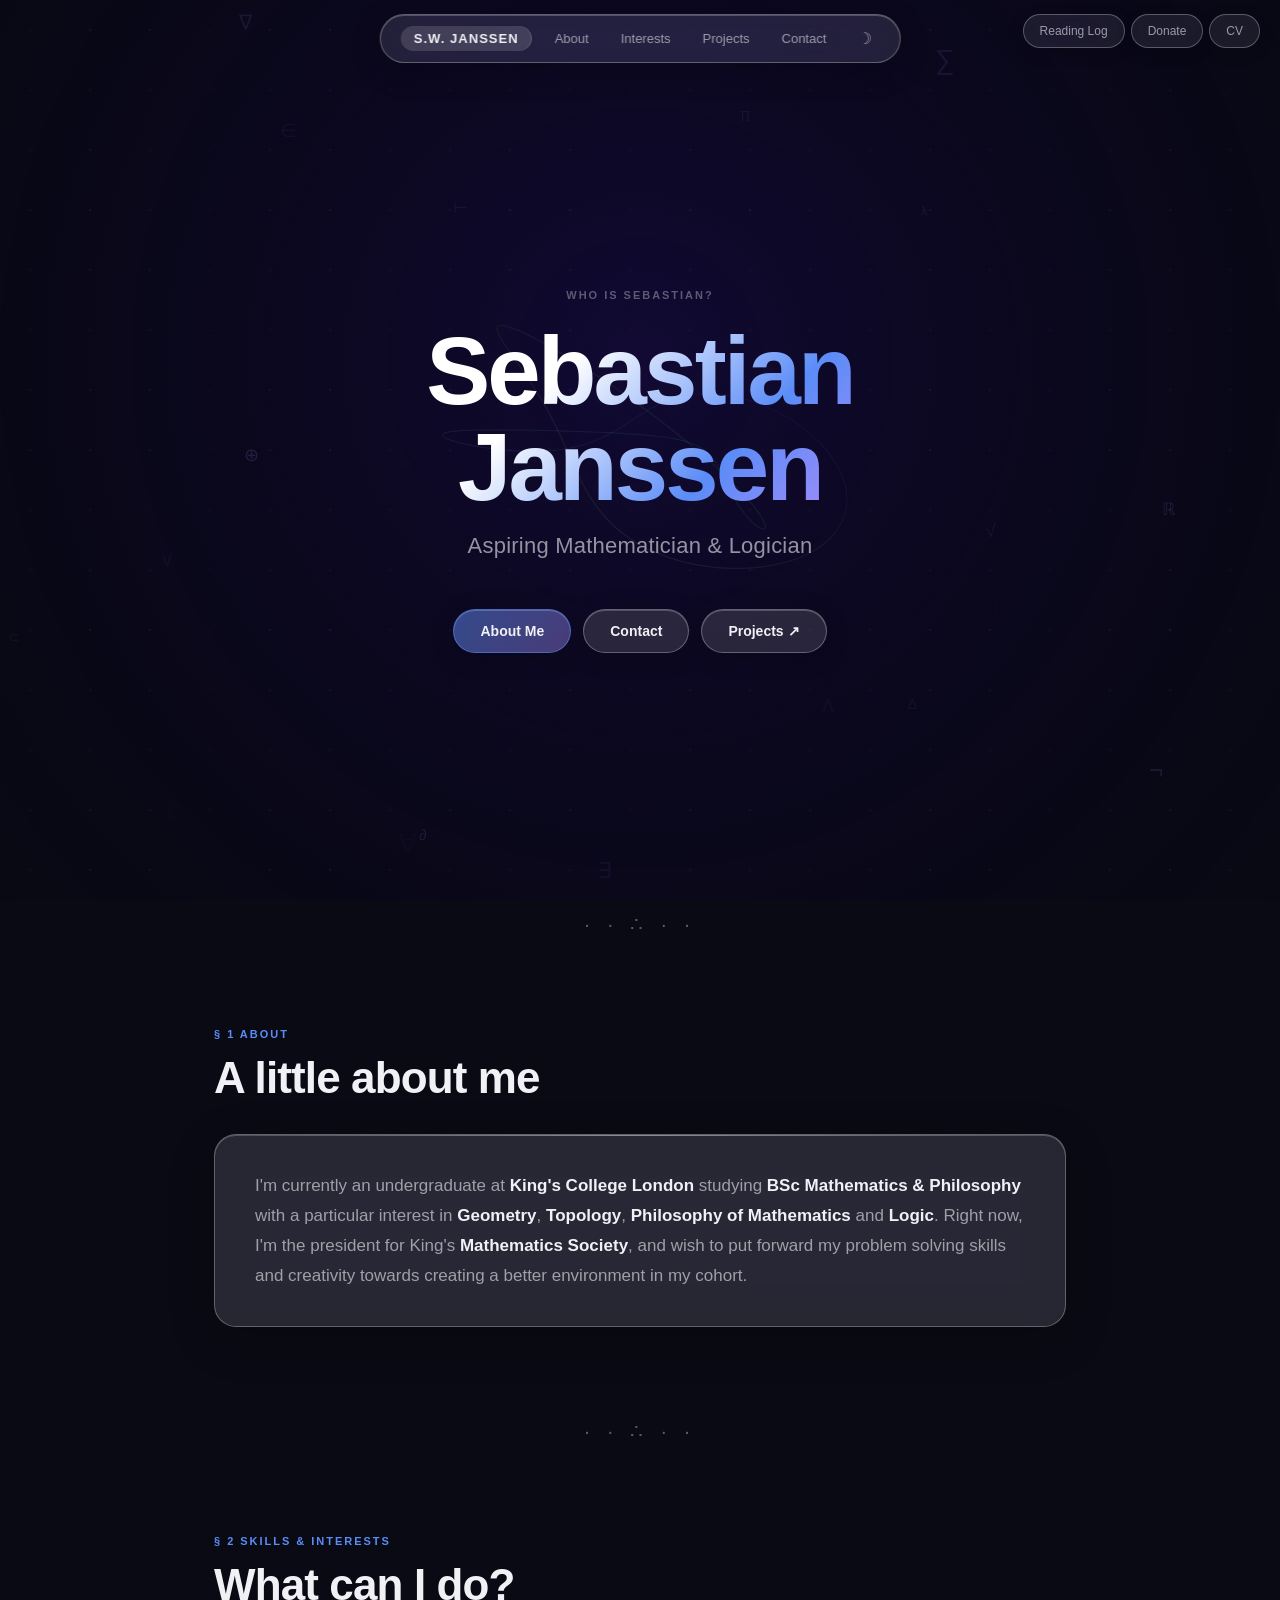
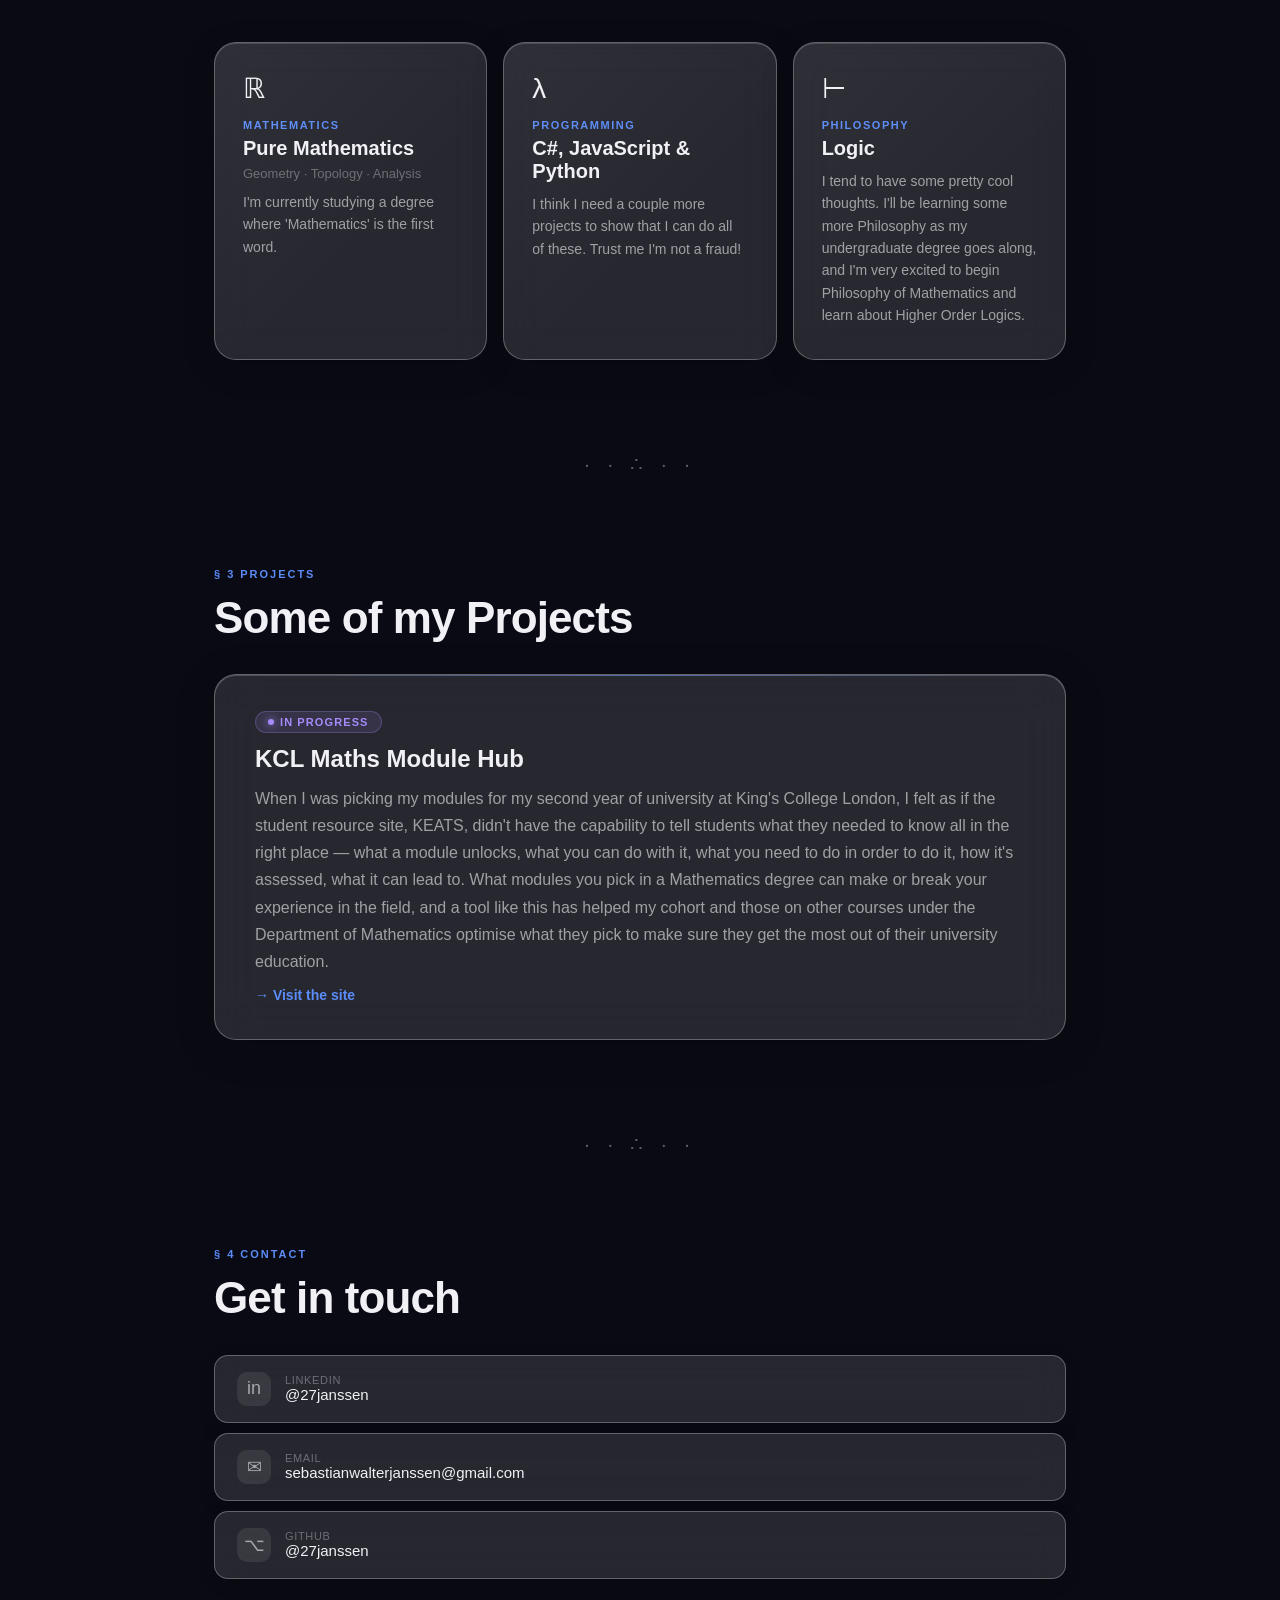
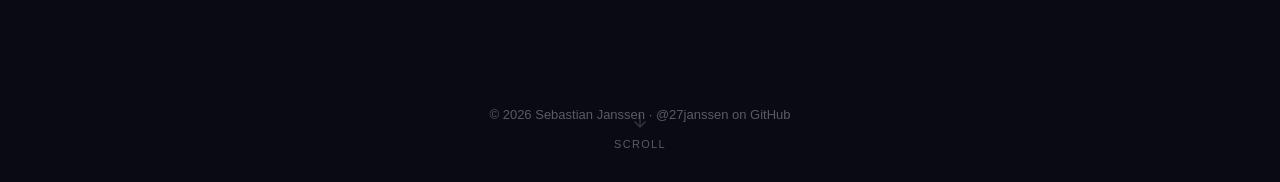
==== index.html @ abcb17d9 "ui overhaul" ====
<!DOCTYPE html>
<html lang="en">
<head>
  <meta charset="UTF-8" />
  <meta name="viewport" content="width=device-width, initial-scale=1.0" />
  <title>Sebastian Janssen</title>
  <link rel="stylesheet" href="styles.css" />
</head>
<body>

  <!-- Math Canvas -->
  <canvas id="math-canvas"></canvas>

  <!-- Navigation (main, on-page sections) -->
  <nav id="main-nav">
    <a href="#hero" class="brand">S.W. JANSSEN</a>
    <a href="#about">About</a>
    <a href="#skills">Interests</a>
    <a href="#projects">Projects</a>
    <a href="#contact">Contact</a>
    <button class="theme-toggle" id="theme-btn" title="Toggle theme">☽</button>
  </nav>

  <!-- External nav (separate bar: Donate, Reading Log, CV) -->
  <div class="ext-nav">
    <a href="https://27janssen.github.io/reads.html" target="_blank">Reading Log</a>
    <a href="https://27janssen.github.io/donate.html" target="_blank">Donate</a>
    <a href="https://www.dropbox.com/scl/fi/zozpx413qcyzh26jnxc15/SEBASTIAN-JANSSEN-2.pdf?rlkey=ugkd68tko0x00bz0ahje08txz&st=dr6h5i9y&dl=0" target="_blank">CV</a>
  </div>

  <div class="page-wrap">

    <!-- Hero -->
    <section id="hero">
      <p class="hero-eyebrow">WHO IS SEBASTIAN?</p>
      <h1 class="hero-name">Sebastian<br>Janssen</h1>
      <p class="hero-subtitle">Aspiring Mathematician &amp; Logician</p>
      <div class="hero-cta">
        <a href="#about" class="btn-glass primary">About Me</a>
        <a href="#contact" class="btn-glass">Contact</a>
        <a href="https://27janssen.github.io/projects.html" class="btn-glass">Projects ↗</a>
      </div>
      <div class="scroll-hint">
        <svg width="18" height="18" viewBox="0 0 18 18" fill="none">
          <path d="M9 3v12M4 10l5 5 5-5" stroke="currentColor" stroke-width="1.5" stroke-linecap="round" stroke-linejoin="round"/>
        </svg>
        Scroll
      </div>
    </section>

    <div class="divider">· · ∴ · ·</div>

    <!-- About -->
    <section id="about">
      <p class="section-eyebrow reveal">§ 1 About</p>
      <h2 class="section-title reveal">A little about me</h2>
      <div class="glass-card reveal">
        <p class="about-text">
          I'm currently an undergraduate at <em>King's College London</em> studying 
          <em>BSc Mathematics &amp; Philosophy</em> with a particular interest in <em>Geometry</em>, 
          <em>Topology</em>, <em>Philosophy of Mathematics</em> and <em>Logic</em>. Right now, I'm the 
          president for King's <em>Mathematics Society</em>, and wish to put forward my problem solving 
          skills and creativity towards creating a better environment in my cohort.
        </p>
      </div>
    </section>

    <div class="divider">· · ∴ · ·</div>

    <!-- Skills & Interests -->
    <section id="skills">
      <p class="section-eyebrow reveal">§ 2 Skills &amp; Interests</p>
      <h2 class="section-title reveal">What can I do?</h2>
      <div class="skills-grid">
        <div class="skill-card reveal">
          <span class="skill-icon">ℝ</span>
          <div class="skill-label">Mathematics</div>
          <div class="skill-name">Pure Mathematics</div>
          <div class="skill-sub">Geometry · Topology · Analysis</div>
          <div class="skill-desc">I'm currently studying a degree where 'Mathematics' is the first word.</div>
        </div>
        <div class="skill-card reveal">
          <span class="skill-icon">λ</span>
          <div class="skill-label">Programming</div>
          <div class="skill-name">C#, JavaScript &amp; Python</div>
          <div class="skill-sub"></div>
          <div class="skill-desc">I think I need a couple more projects to show that I can do all of these. Trust me I'm not a fraud!</div>
        </div>
        <div class="skill-card reveal">
          <span class="skill-icon">⊢</span>
          <div class="skill-label">Philosophy</div>
          <div class="skill-name">Logic</div>
          <div class="skill-sub"></div>
          <div class="skill-desc">I tend to have some pretty cool thoughts. I'll be learning some more Philosophy as my undergraduate degree goes along, and I'm very excited to begin Philosophy of Mathematics and learn about Higher Order Logics.</div>
        </div>
      </div>
    </section>

    <div class="divider">· · ∴ · ·</div>

    <!-- Projects (inline, linking to full page) -->
    <section id="projects">
      <p class="section-eyebrow reveal">§ 3 Projects</p>
      <h2 class="section-title reveal">Some of my Projects</h2>
      <div class="project-card reveal">
        <div class="project-status">In Progress</div>
        <div class="project-title">KCL Maths Module Hub</div>
        <div class="project-desc">
          When I was picking my modules for my second year of university at King's College London, 
          I felt as if the student resource site, KEATS, didn't have the capability to tell students 
          what they needed to know all in the right place — what a module unlocks, what you can do 
          with it, what you need to do in order to do it, how it's assessed, what it can lead to. 
          What modules you pick in a Mathematics degree can make or break your experience in the field, 
          and a tool like this has helped my cohort and those on other courses under the Department of 
          Mathematics optimise what they pick to make sure they get the most out of their university education.
        </div>
        <a class="project-link" href="https://27janssen.github.io/kcl-maths-module-selection-tool/" target="_blank">→ Visit the site</a>
      </div>
    </section>

    <div class="divider">· · ∴ · ·</div>

    <!-- Contact -->
    <section id="contact">
      <p class="section-eyebrow reveal">§ 4 Contact</p>
      <h2 class="section-title reveal">Get in touch</h2>
      <div class="contact-list reveal">
        <a class="contact-item" href="https://www.linkedin.com/in/27janssen" target="_blank">
          <div class="contact-icon">in</div>
          <div>
            <div class="contact-label">LinkedIn</div>
            <div class="contact-value">@27janssen</div>
          </div>
        </a>
        <a class="contact-item" href="mailto:sebastianwalterjanssen@gmail.com">
          <div class="contact-icon">✉</div>
          <div>
            <div class="contact-label">Email</div>
            <div class="contact-value">sebastianwalterjanssen@gmail.com</div>
          </div>
        </a>
        <a class="contact-item" href="https://github.com/27janssen" target="_blank">
          <div class="contact-icon">⌥</div>
          <div>
            <div class="contact-label">GitHub</div>
            <div class="contact-value">@27janssen</div>
          </div>
        </a>
      </div>
    </section>

    <footer>
      © 2026 Sebastian Janssen · @27janssen on GitHub
    </footer>

  </div><!-- end page-wrap -->

  <script src="main.js"></script>
</body>
</html>
---- styles.css ----
/* ─── Reset & Base ─────────────────────────────────────────── */
*, *::before, *::after { box-sizing: border-box; margin: 0; padding: 0; }

:root {
  --glass-bg: rgba(255,255,255,0.12);
  --glass-border: rgba(255,255,255,0.28);
  --glass-shadow: rgba(0,0,0,0.18);
  --accent: #5b8cf7;
  --accent2: #a78bfa;
  --text: #f0f0f5;
  --text-dim: rgba(240,240,245,0.6);
  --text-dimmer: rgba(240,240,245,0.35);
  --bg-deep: #0a0a14;
  --radius: 22px;
  --nav-height: 62px;
  --font-display: -apple-system, 'SF Pro Display', 'Helvetica Neue', sans-serif;
  --font-body: -apple-system, 'SF Pro Text', 'Helvetica Neue', sans-serif;
}

html { scroll-behavior: smooth; }

body {
  font-family: var(--font-body);
  background: var(--bg-deep);
  color: var(--text);
  min-height: 100vh;
  overflow-x: hidden;
}

/* ─── Math Canvas Background ───────────────────────────────── */
#math-canvas {
  position: fixed;
  top: 0; left: 0;
  width: 100%; height: 100%;
  z-index: 0;
  pointer-events: none;
}

/* ─── Page Wrapper ─────────────────────────────────────────── */
.page-wrap {
  position: relative;
  z-index: 1;
}

/* ─── Navigation ───────────────────────────────────────────── */
nav {
  position: fixed;
  top: 14px;
  left: 50%;
  transform: translateX(-50%);
  z-index: 100;
  display: flex;
  align-items: center;
  gap: 6px;
  padding: 10px 20px;
  background: rgba(255,255,255,0.10);
  backdrop-filter: blur(28px) saturate(180%);
  -webkit-backdrop-filter: blur(28px) saturate(180%);
  border: 1px solid var(--glass-border);
  border-radius: 999px;
  box-shadow: 0 8px 32px var(--glass-shadow), inset 0 1px 0 rgba(255,255,255,0.22);
  white-space: nowrap;
  transition: background 0.3s;
}

nav .brand {
  font-family: var(--font-display);
  font-weight: 700;
  font-size: 13px;
  letter-spacing: 0.08em;
  color: var(--text);
  text-decoration: none;
  padding-right: 12px;
  border-right: 1px solid rgba(255,255,255,0.18);
  margin-right: 4px;
}

nav a {
  font-size: 13px;
  font-weight: 500;
  color: var(--text-dim);
  text-decoration: none;
  padding: 5px 13px;
  border-radius: 999px;
  transition: all 0.2s;
}

nav a:hover, nav a.active {
  background: rgba(255,255,255,0.14);
  color: var(--text);
}

nav .theme-toggle {
  background: none;
  border: none;
  color: var(--text-dim);
  font-size: 16px;
  cursor: pointer;
  padding: 4px 8px;
  border-radius: 999px;
  transition: all 0.2s;
  margin-left: 4px;
}
nav .theme-toggle:hover { color: var(--text); background: rgba(255,255,255,0.1); }

/* ─── External Nav Links ───────────────────────────────────── */
.ext-nav {
  position: fixed;
  top: 14px;
  right: 20px;
  z-index: 100;
  display: flex;
  gap: 6px;
}

.ext-nav a {
  font-size: 12px;
  font-weight: 500;
  color: var(--text-dim);
  text-decoration: none;
  padding: 9px 16px;
  border-radius: 999px;
  background: rgba(255,255,255,0.08);
  backdrop-filter: blur(20px) saturate(160%);
  -webkit-backdrop-filter: blur(20px) saturate(160%);
  border: 1px solid var(--glass-border);
  box-shadow: 0 4px 16px var(--glass-shadow);
  transition: all 0.2s;
}
.ext-nav a:hover {
  background: rgba(255,255,255,0.16);
  color: var(--text);
}
.ext-nav a.active {
  background: rgba(91,140,247,0.2);
  border-color: rgba(91,140,247,0.4);
  color: var(--text);
}

/* ─── Divider ──────────────────────────────────────────────── */
.divider {
  text-align: center;
  color: var(--text-dimmer);
  font-size: 20px;
  letter-spacing: 0.3em;
  padding: 12px 0;
  margin: 0 auto;
  max-width: 900px;
  user-select: none;
}

/* ─── Footer ───────────────────────────────────────────────── */
footer {
  text-align: center;
  padding: 48px 24px 60px;
  font-size: 13px;
  color: var(--text-dimmer);
  position: relative;
  z-index: 1;
}

/* ─── Reveal animation ─────────────────────────────────────── */
.reveal {
  opacity: 0;
  transform: translateY(28px);
  transition: opacity 0.7s ease, transform 0.7s ease;
}
.reveal.visible {
  opacity: 1;
  transform: none;
}

@keyframes fadeUp {
  from { opacity: 0; transform: translateY(18px); }
  to   { opacity: 1; transform: none; }
}

/* ─── Glass Card ───────────────────────────────────────────── */
.glass-card {
  background: var(--glass-bg);
  backdrop-filter: blur(24px) saturate(160%);
  -webkit-backdrop-filter: blur(24px) saturate(160%);
  border: 1px solid var(--glass-border);
  border-radius: var(--radius);
  padding: 36px 40px;
  box-shadow: 0 12px 48px var(--glass-shadow), inset 0 1px 0 rgba(255,255,255,0.18);
  position: relative;
  overflow: hidden;
}

.glass-card::before {
  content: '';
  position: absolute;
  top: 0; left: 0; right: 0;
  height: 1px;
  background: linear-gradient(90deg, transparent, rgba(255,255,255,0.35), transparent);
}

/* ─── Light mode ───────────────────────────────────────────── */
body.light {
  --glass-bg: rgba(255,255,255,0.55);
  --glass-border: rgba(0,0,0,0.09);
  --glass-shadow: rgba(0,0,0,0.10);
  --text: #0a0a14;
  --text-dim: rgba(10,10,20,0.65);
  --text-dimmer: rgba(10,10,20,0.35);
  --bg-deep: #e8eaf6;
  background: linear-gradient(135deg, #dde2f5, #ede8f8);
}

/* ─── Responsive ───────────────────────────────────────────── */
@media (max-width: 700px) {
  nav { padding: 8px 12px; gap: 2px; }
  nav a { padding: 5px 8px; font-size: 12px; }
  .ext-nav { top: auto; bottom: 16px; right: 50%; transform: translateX(50%); }
}

@media (prefers-reduced-motion: reduce) {
  .reveal { transition: none; }
  * { animation: none !important; }
}


/* ═══════════════════════════════════════════════════════════
   INDEX.HTML — Page-specific styles
   ═══════════════════════════════════════════════════════════ */

/* ─── Hero ─────────────────────────────────────────────────── */
#hero {
  min-height: 100vh;
  display: flex;
  flex-direction: column;
  align-items: center;
  justify-content: center;
  text-align: center;
  padding: calc(var(--nav-height) + 40px) 24px 60px;
}

.hero-eyebrow {
  font-size: 11px;
  font-weight: 600;
  letter-spacing: 0.18em;
  text-transform: uppercase;
  color: var(--text-dimmer);
  margin-bottom: 22px;
  animation: fadeUp 0.8s ease both;
}

.hero-name {
  font-family: var(--font-display);
  font-size: clamp(52px, 9vw, 96px);
  font-weight: 700;
  letter-spacing: -0.03em;
  line-height: 1;
  background: linear-gradient(135deg, #fff 30%, var(--accent) 70%, var(--accent2) 100%);
  -webkit-background-clip: text;
  -webkit-text-fill-color: transparent;
  background-clip: text;
  margin-bottom: 18px;
  animation: fadeUp 0.8s 0.12s ease both;
}

body.light .hero-name {
  background: linear-gradient(135deg, #1a1a2e 30%, var(--accent) 100%);
  -webkit-background-clip: text;
  background-clip: text;
}

.hero-subtitle {
  font-size: clamp(16px, 2.5vw, 22px);
  font-weight: 400;
  color: var(--text-dim);
  margin-bottom: 50px;
  letter-spacing: 0.01em;
  animation: fadeUp 0.8s 0.22s ease both;
}

.hero-cta {
  display: flex;
  gap: 12px;
  flex-wrap: wrap;
  justify-content: center;
  animation: fadeUp 0.8s 0.34s ease both;
}

.btn-glass {
  display: inline-flex;
  align-items: center;
  gap: 8px;
  padding: 13px 26px;
  font-size: 14px;
  font-weight: 600;
  color: var(--text);
  text-decoration: none;
  background: rgba(255,255,255,0.12);
  backdrop-filter: blur(20px);
  -webkit-backdrop-filter: blur(20px);
  border: 1px solid var(--glass-border);
  border-radius: 999px;
  box-shadow: 0 4px 24px rgba(0,0,0,0.2), inset 0 1px 0 rgba(255,255,255,0.2);
  transition: all 0.22s;
  cursor: pointer;
}

.btn-glass:hover {
  background: rgba(255,255,255,0.2);
  box-shadow: 0 8px 32px rgba(91,140,247,0.25);
  transform: translateY(-1px);
}

.btn-glass.primary {
  background: linear-gradient(135deg, rgba(91,140,247,0.5), rgba(167,139,250,0.4));
  border-color: rgba(91,140,247,0.5);
}

.scroll-hint {
  position: absolute;
  bottom: 32px;
  left: 50%;
  transform: translateX(-50%);
  display: flex;
  flex-direction: column;
  align-items: center;
  gap: 8px;
  color: var(--text-dimmer);
  font-size: 11px;
  letter-spacing: 0.12em;
  text-transform: uppercase;
  animation: pulse 2s infinite;
}

.scroll-hint svg { opacity: 0.5; }

@keyframes pulse {
  0%, 100% { opacity: 0.5; transform: translateX(-50%) translateY(0); }
  50% { opacity: 1; transform: translateX(-50%) translateY(6px); }
}

/* ─── Sections ─────────────────────────────────────────────── */
section {
  padding: 80px 24px;
  max-width: 900px;
  margin: 0 auto;
}

.section-eyebrow {
  font-size: 11px;
  font-weight: 600;
  letter-spacing: 0.18em;
  text-transform: uppercase;
  color: var(--accent);
  margin-bottom: 14px;
}

.section-title {
  font-family: var(--font-display);
  font-size: clamp(28px, 5vw, 44px);
  font-weight: 700;
  letter-spacing: -0.02em;
  color: var(--text);
  margin-bottom: 32px;
  line-height: 1.1;
}

/* ─── About ────────────────────────────────────────────────── */
.about-text {
  font-size: 17px;
  line-height: 1.75;
  color: var(--text-dim);
}

.about-text em {
  color: var(--text);
  font-style: normal;
  font-weight: 600;
}

/* ─── Skills Grid ──────────────────────────────────────────── */
.skills-grid {
  display: grid;
  grid-template-columns: repeat(auto-fit, minmax(240px, 1fr));
  gap: 16px;
}

.skill-card {
  background: var(--glass-bg);
  backdrop-filter: blur(20px);
  -webkit-backdrop-filter: blur(20px);
  border: 1px solid var(--glass-border);
  border-radius: var(--radius);
  padding: 32px 28px;
  box-shadow: 0 8px 32px var(--glass-shadow), inset 0 1px 0 rgba(255,255,255,0.14);
  transition: all 0.25s;
  position: relative;
  overflow: hidden;
}

.skill-card::after {
  content: '';
  position: absolute;
  inset: 0;
  background: linear-gradient(135deg, rgba(255,255,255,0.04) 0%, transparent 60%);
  pointer-events: none;
}

.skill-card:hover {
  transform: translateY(-4px);
  box-shadow: 0 16px 48px rgba(0,0,0,0.3), inset 0 1px 0 rgba(255,255,255,0.22);
  border-color: rgba(255,255,255,0.38);
}

.skill-icon {
  font-size: 28px;
  margin-bottom: 16px;
  display: block;
  line-height: 1;
}

.skill-label {
  font-size: 11px;
  font-weight: 600;
  letter-spacing: 0.14em;
  text-transform: uppercase;
  color: var(--accent);
  margin-bottom: 6px;
}

.skill-name {
  font-family: var(--font-display);
  font-size: 20px;
  font-weight: 700;
  color: var(--text);
  margin-bottom: 6px;
}

.skill-sub {
  font-size: 13px;
  color: var(--text-dimmer);
  margin-bottom: 10px;
}

.skill-desc {
  font-size: 14px;
  color: var(--text-dim);
  line-height: 1.6;
}

/* ─── Projects ─────────────────────────────────────────────── */
.project-card {
  background: var(--glass-bg);
  backdrop-filter: blur(24px);
  -webkit-backdrop-filter: blur(24px);
  border: 1px solid var(--glass-border);
  border-radius: var(--radius);
  padding: 36px 40px;
  box-shadow: 0 8px 40px var(--glass-shadow), inset 0 1px 0 rgba(255,255,255,0.18);
  display: flex;
  flex-direction: column;
  gap: 12px;
  position: relative;
  overflow: hidden;
}

.project-card::before {
  content: '';
  position: absolute;
  top: 0; left: 0; right: 0;
  height: 1px;
  background: linear-gradient(90deg, transparent, rgba(91,140,247,0.5), transparent);
}

.project-status {
  display: inline-flex;
  align-items: center;
  gap: 6px;
  font-size: 11px;
  font-weight: 600;
  letter-spacing: 0.1em;
  text-transform: uppercase;
  color: var(--accent2);
  background: rgba(167,139,250,0.12);
  border: 1px solid rgba(167,139,250,0.25);
  border-radius: 999px;
  padding: 4px 12px;
  width: fit-content;
}

.project-status::before {
  content: '';
  width: 6px; height: 6px;
  border-radius: 50%;
  background: var(--accent2);
  box-shadow: 0 0 8px var(--accent2);
  animation: glow 2s infinite;
}

@keyframes glow {
  0%, 100% { opacity: 1; }
  50% { opacity: 0.4; }
}

.project-title {
  font-family: var(--font-display);
  font-size: 24px;
  font-weight: 700;
  color: var(--text);
}

.project-desc {
  font-size: 16px;
  line-height: 1.7;
  color: var(--text-dim);
}

.project-link {
  display: inline-flex;
  align-items: center;
  gap: 6px;
  font-size: 14px;
  font-weight: 600;
  color: var(--accent);
  text-decoration: none;
  transition: color 0.2s;
  width: fit-content;
}

.project-link:hover { color: #fff; }

/* ─── Contact ──────────────────────────────────────────────── */
.contact-list {
  display: flex;
  flex-direction: column;
  gap: 10px;
}

.contact-item {
  display: flex;
  align-items: center;
  gap: 14px;
  background: var(--glass-bg);
  border: 1px solid var(--glass-border);
  border-radius: 14px;
  padding: 16px 22px;
  text-decoration: none;
  color: var(--text-dim);
  font-size: 15px;
  backdrop-filter: blur(16px);
  -webkit-backdrop-filter: blur(16px);
  transition: all 0.22s;
  box-shadow: 0 4px 16px var(--glass-shadow);
}

.contact-item:hover {
  background: rgba(255,255,255,0.17);
  color: var(--text);
  transform: translateX(4px);
  border-color: rgba(255,255,255,0.35);
}

.contact-icon {
  font-size: 18px;
  width: 34px;
  height: 34px;
  background: rgba(255,255,255,0.08);
  border-radius: 10px;
  display: flex;
  align-items: center;
  justify-content: center;
  flex-shrink: 0;
}

.contact-label {
  font-size: 11px;
  color: var(--text-dimmer);
  font-weight: 500;
  letter-spacing: 0.06em;
  text-transform: uppercase;
}

.contact-value { font-weight: 500; color: var(--text); }

@media (max-width: 700px) {
  .glass-card, .project-card { padding: 24px 20px; }
  .skills-grid { grid-template-columns: 1fr; }
}


/* ═══════════════════════════════════════════════════════════
   READS.HTML — Page-specific styles
   ═══════════════════════════════════════════════════════════ */

.page-wrap.reads-wrap {
  padding-top: 100px;
  padding-bottom: 80px;
}

.page-header {
  max-width: 860px;
  margin: 0 auto 56px;
  padding: 0 24px;
  text-align: left;
}

.page-eyebrow {
  font-size: 11px;
  font-weight: 600;
  letter-spacing: 0.18em;
  text-transform: uppercase;
  color: var(--accent);
  margin-bottom: 14px;
  animation: fadeUp 0.7s ease both;
}

.page-title {
  font-family: var(--font-display);
  font-size: clamp(36px, 6vw, 64px);
  font-weight: 700;
  letter-spacing: -0.03em;
  line-height: 1.05;
  background: linear-gradient(135deg, #fff 30%, var(--accent) 70%, var(--accent2) 100%);
  -webkit-background-clip: text;
  -webkit-text-fill-color: transparent;
  background-clip: text;
  margin-bottom: 20px;
  animation: fadeUp 0.7s 0.1s ease both;
  overflow: visible
}

body.light .page-title {
  background: linear-gradient(135deg, #1a1a2e 30%, var(--accent) 100%);
  -webkit-background-clip: text;
  background-clip: text;
}

.page-intro {
  font-size: 17px;
  line-height: 1.75;
  color: var(--text-dim);
  max-width: 620px;
  animation: fadeUp 0.7s 0.2s ease both;
}

.books-grid {
  max-width: 860px;
  margin: 0 auto;
  padding: 0 24px;
  display: grid;
  grid-template-columns: repeat(auto-fill, minmax(340px, 1fr));
  gap: 18px;
}

.book-card {
  background: var(--glass-bg);
  backdrop-filter: blur(24px) saturate(160%);
  -webkit-backdrop-filter: blur(24px) saturate(160%);
  border: 1px solid var(--glass-border);
  border-radius: var(--radius);
  box-shadow: 0 10px 40px var(--glass-shadow), inset 0 1px 0 rgba(255,255,255,0.18);
  overflow: hidden;
  display: flex;
  flex-direction: column;
  transition: all 0.25s;
  position: relative;
}

.book-card::before {
  content: '';
  position: absolute;
  top: 0; left: 0; right: 0;
  height: 1px;
  background: linear-gradient(90deg, transparent, rgba(255,255,255,0.3), transparent);
}

.book-card:hover {
  transform: translateY(-5px);
  box-shadow: 0 20px 56px rgba(0,0,0,0.35), inset 0 1px 0 rgba(255,255,255,0.22);
  border-color: rgba(255,255,255,0.38);
}

.book-cover-wrap {
  width: 100%;
  aspect-ratio: 3 / 5;
  overflow: hidden;
  position: relative;
  background: rgba(0,0,0,0.25);
}

.book-cover-wrap img {
  width: 100%;
  height: 100%;
  object-fit: cover;
  display: block;
  transition: transform 0.4s ease;
}

.book-card:hover .book-cover-wrap img {
  transform: scale(1.04);
}

.book-cover-overlay {
  position: absolute;
  inset: 0;
  background: linear-gradient(to bottom, transparent 50%, rgba(10,10,20,0.6) 100%);
  pointer-events: none;
}

.book-body {
  padding: 24px 26px 26px;
  display: flex;
  flex-direction: column;
  gap: 8px;
  flex: 1;
}

.book-meta {
  display: flex;
  align-items: center;
  gap: 10px;
  flex-wrap: wrap;
}

.book-date {
  font-size: 11px;
  font-weight: 600;
  letter-spacing: 0.1em;
  text-transform: uppercase;
  color: var(--text-dimmer);
}

.book-rating {
  display: flex;
  align-items: center;
  gap: 5px;
  font-size: 12px;
  font-weight: 600;
  color: var(--text-dim);
  background: rgba(255,255,255,0.07);
  border: 1px solid rgba(255,255,255,0.12);
  border-radius: 999px;
  padding: 3px 10px;
}

.book-rating .stars {
  color: #f4c542;
  letter-spacing: 1px;
  font-size: 11px;
}

.book-title {
  font-family: var(--font-display);
  font-size: 19px;
  font-weight: 700;
  color: var(--text);
  line-height: 1.25;
}

.book-author {
  font-size: 13px;
  color: var(--accent);
  font-weight: 500;
}

.book-review {
  font-size: 14px;
  line-height: 1.65;
  color: var(--text-dim);
  margin-top: 4px;
}

.divider.reads-divider {
  margin: 16px auto 40px;
  max-width: 860px;
}

@media (max-width: 700px) {
  .books-grid { grid-template-columns: 1fr; }
}


/* ═══════════════════════════════════════════════════════════
   DONATE.HTML — Page-specific styles
   ═══════════════════════════════════════════════════════════ */

.page-wrap.donate-wrap {
  min-height: 100vh;
  display: flex;
  flex-direction: column;
  align-items: center;
  justify-content: center;
  padding: 120px 24px 80px;
}

.donate-container {
  max-width: 520px;
  width: 100%;
  text-align: center;
}

.donate-eyebrow {
  font-size: 11px;
  font-weight: 600;
  letter-spacing: 0.18em;
  text-transform: uppercase;
  color: var(--accent);
  margin-bottom: 14px;
  animation: fadeUp 0.7s ease both;
}

.donate-title {
  font-family: var(--font-display);
  font-size: clamp(42px, 8vw, 72px);
  font-weight: 700;
  letter-spacing: -0.03em;
  line-height: 1;
  background: linear-gradient(135deg, #fff 30%, var(--accent) 70%, var(--accent2) 100%);
  -webkit-background-clip: text;
  -webkit-text-fill-color: transparent;
  background-clip: text;
  margin-bottom: 40px;
  animation: fadeUp 0.7s 0.1s ease both;
}

body.light .donate-title {
  background: linear-gradient(135deg, #1a1a2e 30%, var(--accent) 100%);
  -webkit-background-clip: text;
  background-clip: text;
}

.donate-card {
  background: var(--glass-bg);
  backdrop-filter: blur(28px) saturate(180%);
  -webkit-backdrop-filter: blur(28px) saturate(180%);
  border: 1px solid var(--glass-border);
  border-radius: var(--radius);
  padding: 44px 44px 40px;
  box-shadow: 0 16px 56px var(--glass-shadow), inset 0 1px 0 rgba(255,255,255,0.22);
  position: relative;
  overflow: hidden;
  animation: fadeUp 0.7s 0.2s ease both;
}

.donate-card::before {
  content: '';
  position: absolute;
  top: 0; left: 0; right: 0;
  height: 1px;
  background: linear-gradient(90deg, transparent, rgba(255,255,255,0.38), transparent);
}

.donate-card::after {
  content: '';
  position: absolute;
  top: -60%; left: -60%;
  width: 200%; height: 200%;
  background: radial-gradient(circle at 60% 40%, rgba(91,140,247,0.06) 0%, transparent 60%);
  pointer-events: none;
}

.donate-icon {
  font-size: 48px;
  margin-bottom: 20px;
  display: block;
  animation: float 4s ease-in-out infinite;
}

@keyframes float {
  0%, 100% { transform: translateY(0); }
  50% { transform: translateY(-8px); }
}

.donate-body {
  font-size: 17px;
  line-height: 1.75;
  color: var(--text-dim);
  margin-bottom: 36px;
}

.donate-btn {
  display: inline-flex;
  align-items: center;
  gap: 10px;
  padding: 16px 36px;
  font-size: 16px;
  font-weight: 700;
  color: var(--text);
  text-decoration: none;
  background: linear-gradient(135deg, rgba(91,140,247,0.5), rgba(167,139,250,0.4));
  border: 1px solid rgba(91,140,247,0.5);
  border-radius: 999px;
  box-shadow: 0 6px 28px rgba(91,140,247,0.28), inset 0 1px 0 rgba(255,255,255,0.2);
  transition: all 0.22s;
  letter-spacing: 0.01em;
}

.donate-btn:hover {
  background: linear-gradient(135deg, rgba(91,140,247,0.65), rgba(167,139,250,0.55));
  box-shadow: 0 10px 40px rgba(91,140,247,0.4);
  transform: translateY(-2px);
}

.donate-btn:active {
  transform: translateY(0);
}

@media (max-width: 700px) {
  .donate-card { padding: 28px 22px 28px; }
}
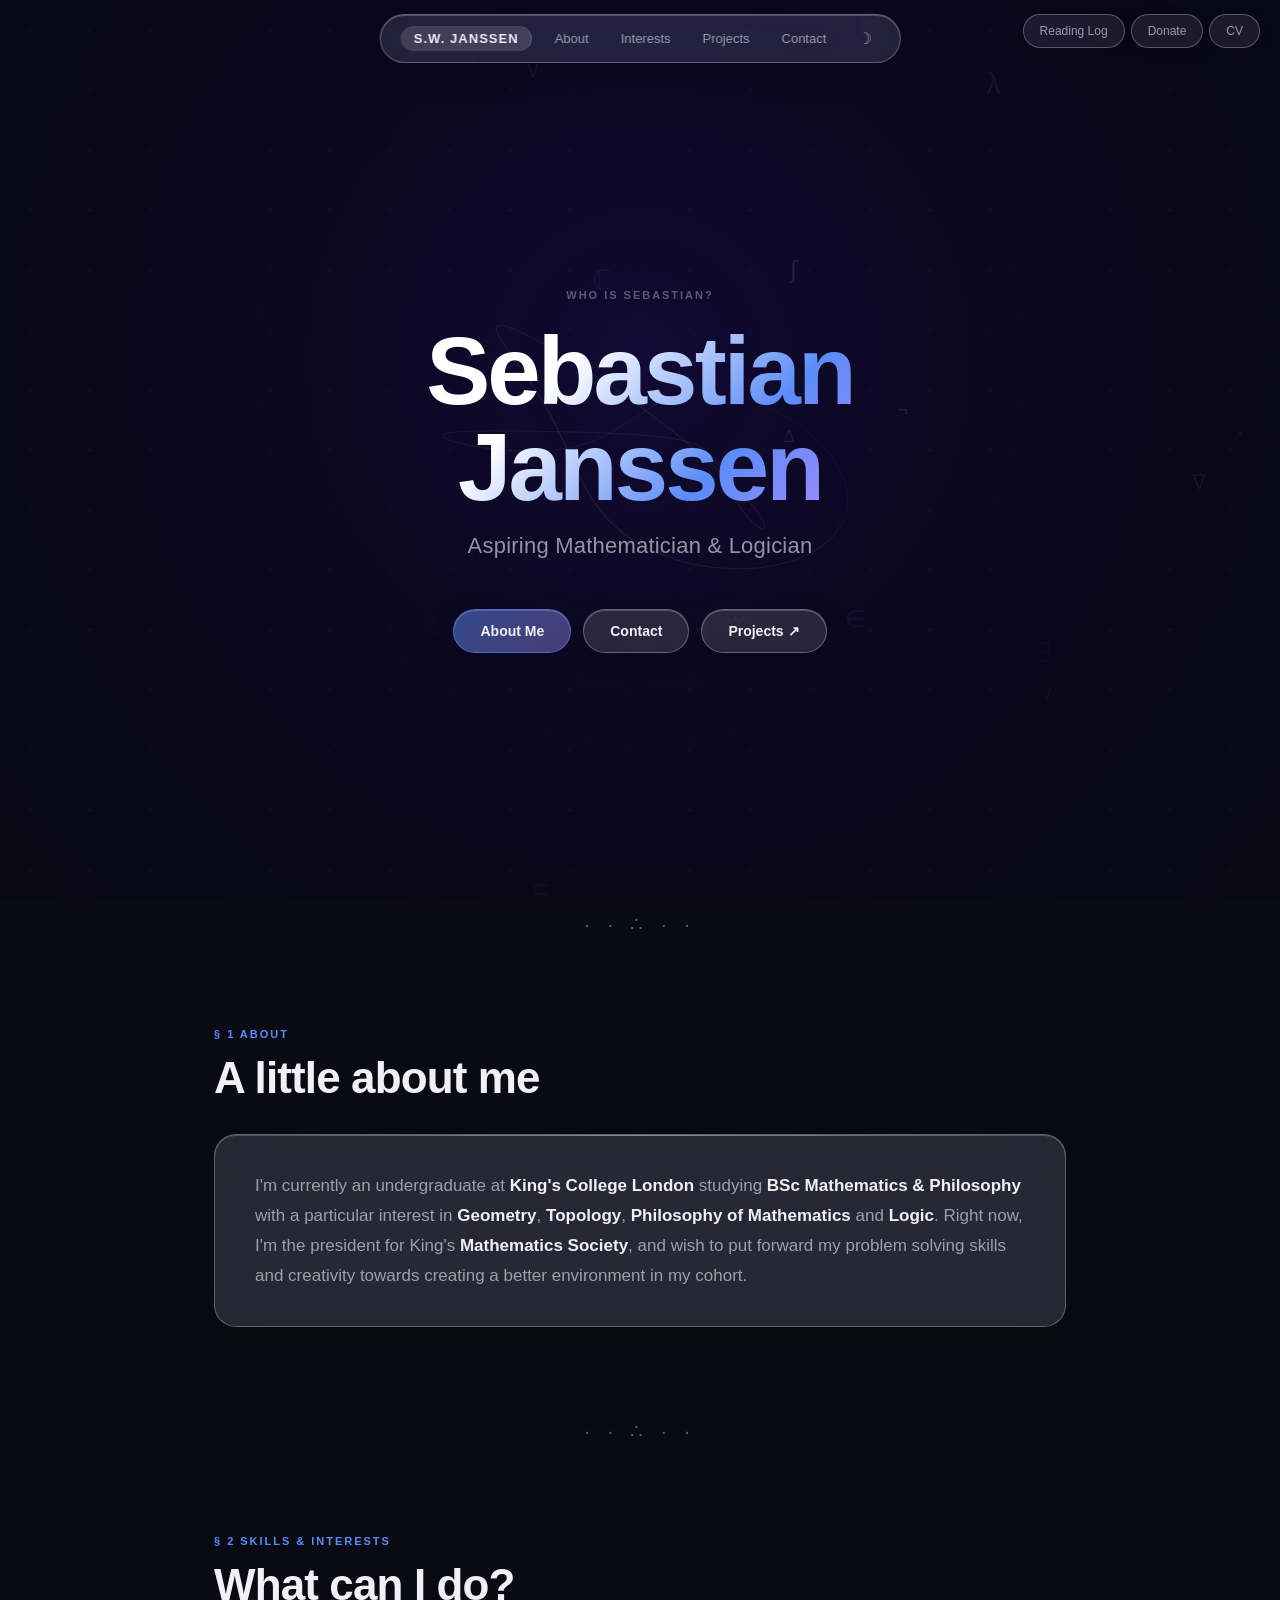
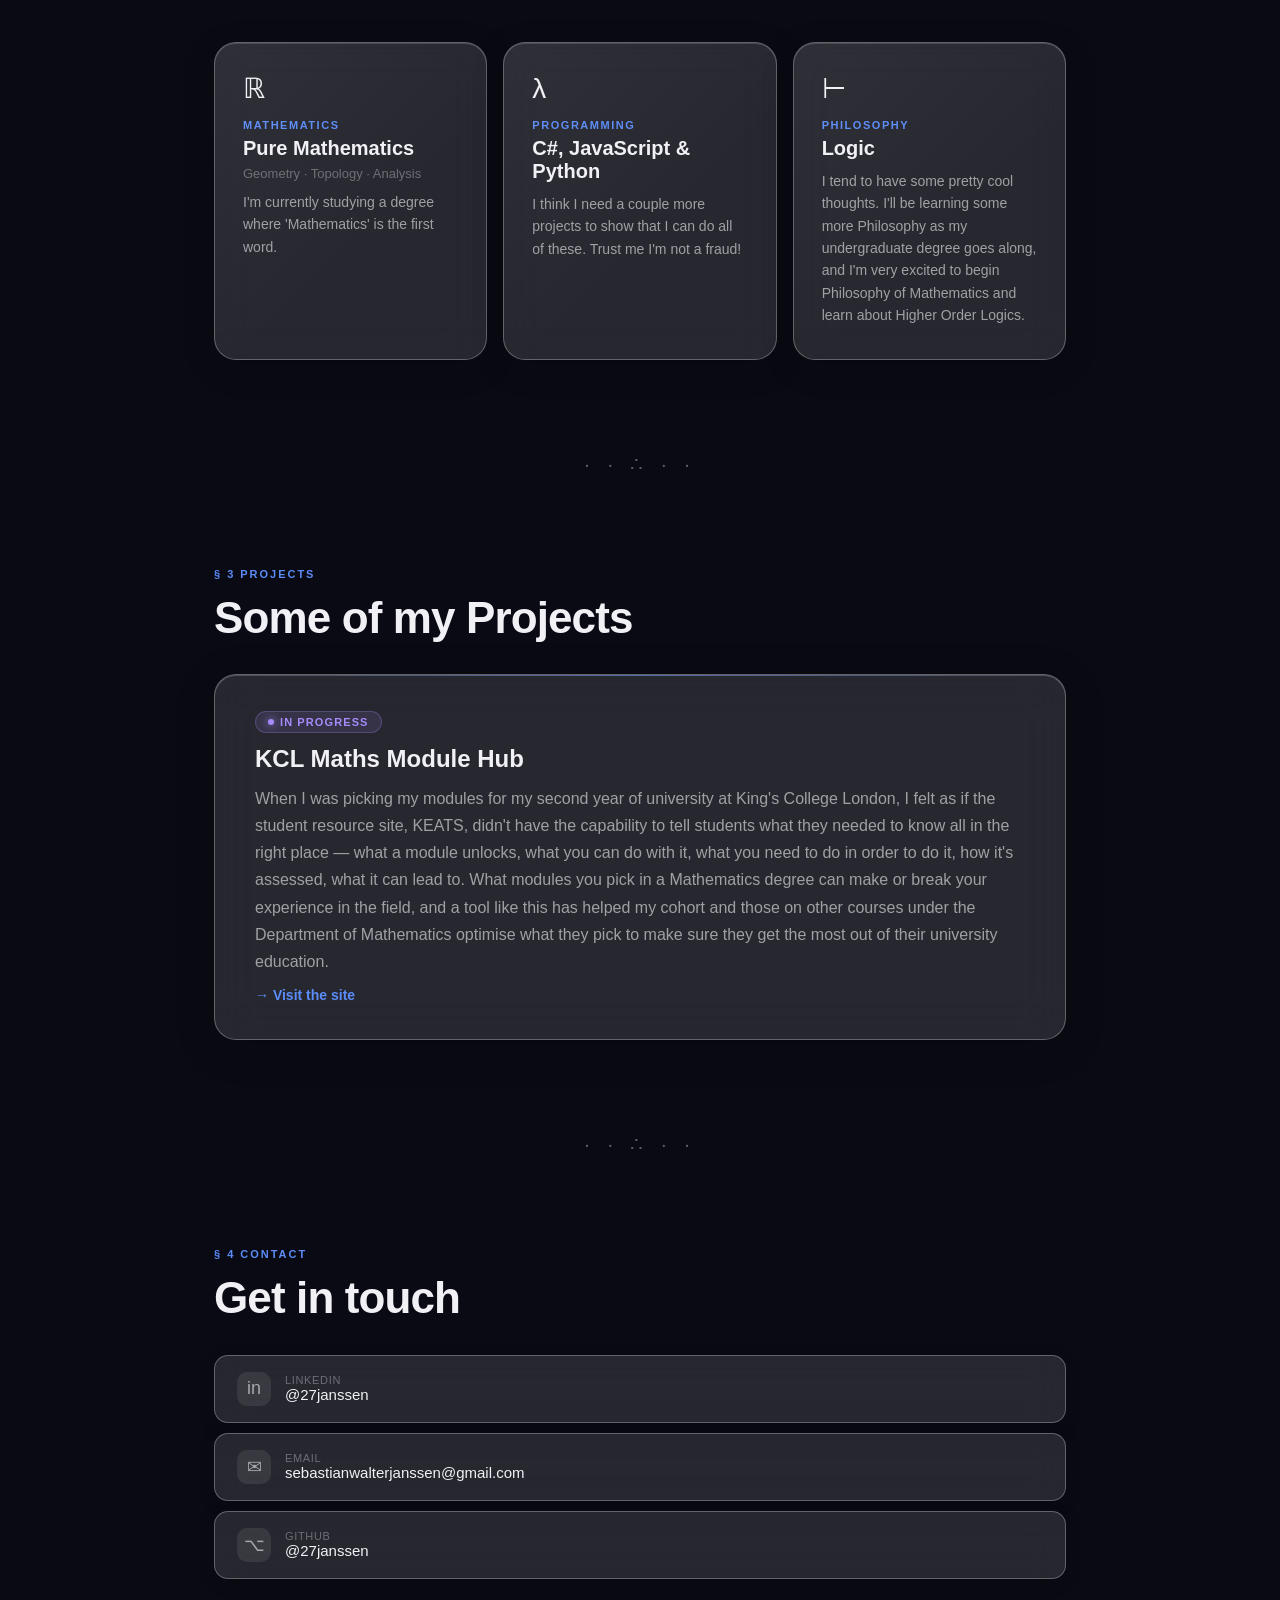
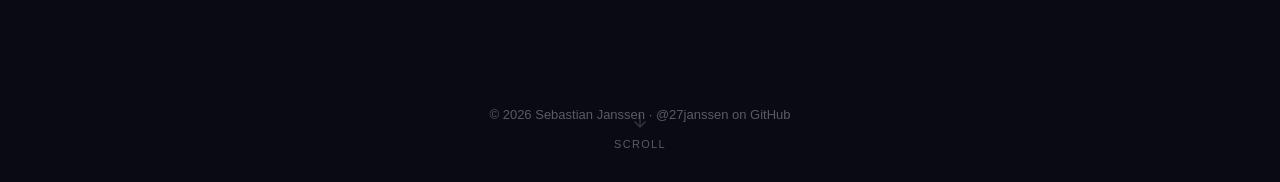
==== commit 6838c729: "Update index.html" ====
--- a/index.html
+++ b/index.html
@@ -38,7 +38,7 @@
       <div class="hero-cta">
         <a href="#about" class="btn-glass primary">About Me</a>
         <a href="#contact" class="btn-glass">Contact</a>
-        <a href="https://27janssen.github.io/projects.html" class="btn-glass">Projects ↗</a>
+        <a href="#projects" class="btn-glass">Projects ↗</a>
       </div>
       <div class="scroll-hint">
         <svg width="18" height="18" viewBox="0 0 18 18" fill="none">
--- a/styles.css
+++ b/styles.css
@@ -623,7 +623,6 @@
   background-clip: text;
   margin-bottom: 20px;
   animation: fadeUp 0.7s 0.1s ease both;
-  overflow: visible
 }
 
 body.light .page-title {
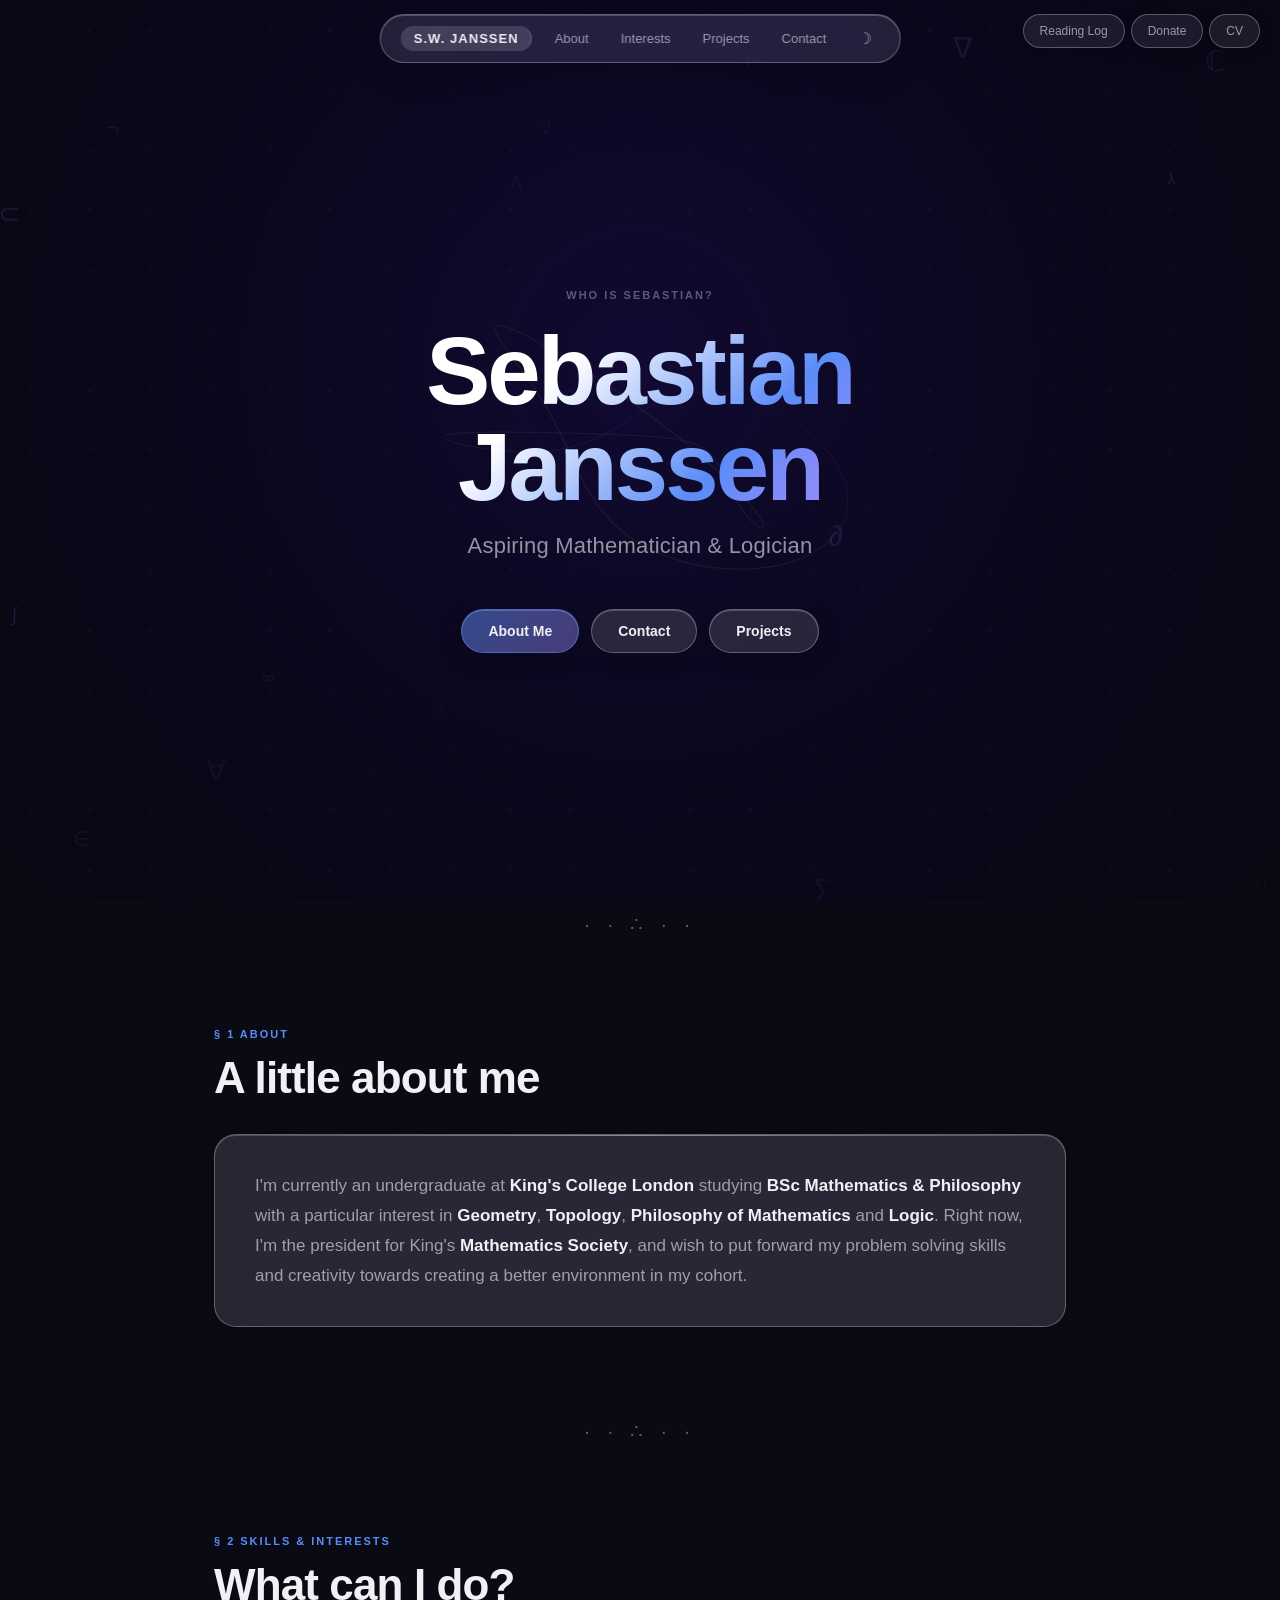
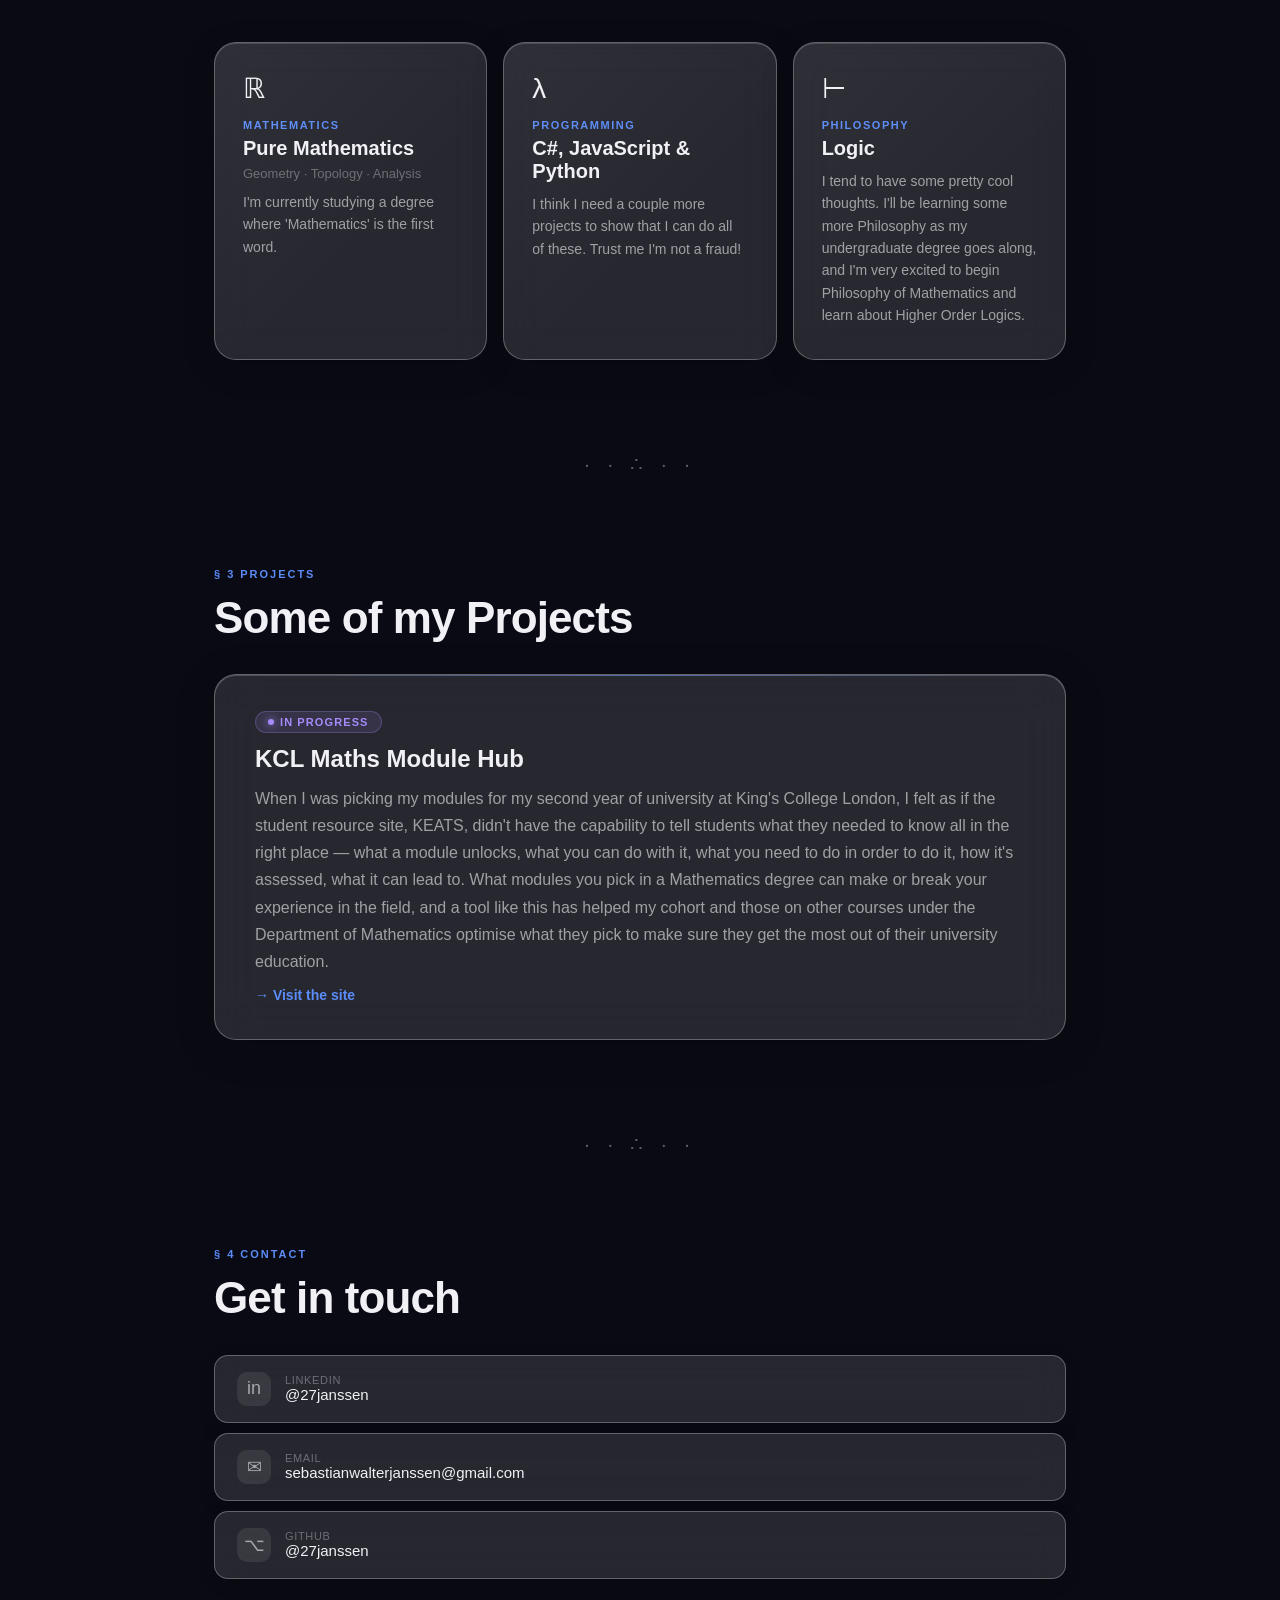
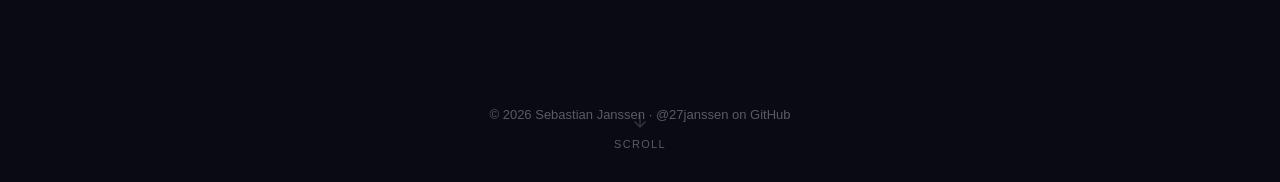
==== commit b5dc979b: "tiny changes" ====
--- a/index.html
+++ b/index.html
@@ -5,6 +5,7 @@
   <meta name="viewport" content="width=device-width, initial-scale=1.0" />
   <title>Sebastian Janssen</title>
   <link rel="stylesheet" href="styles.css" />
+  <link rel="icon" type="image/png" href="favicon.png">
 </head>
 <body>
 
@@ -38,7 +39,7 @@
       <div class="hero-cta">
         <a href="#about" class="btn-glass primary">About Me</a>
         <a href="#contact" class="btn-glass">Contact</a>
-        <a href="#projects" class="btn-glass">Projects ↗</a>
+        <a href="#projects" class="btn-glass">Projects</a>
       </div>
       <div class="scroll-hint">
         <svg width="18" height="18" viewBox="0 0 18 18" fill="none">
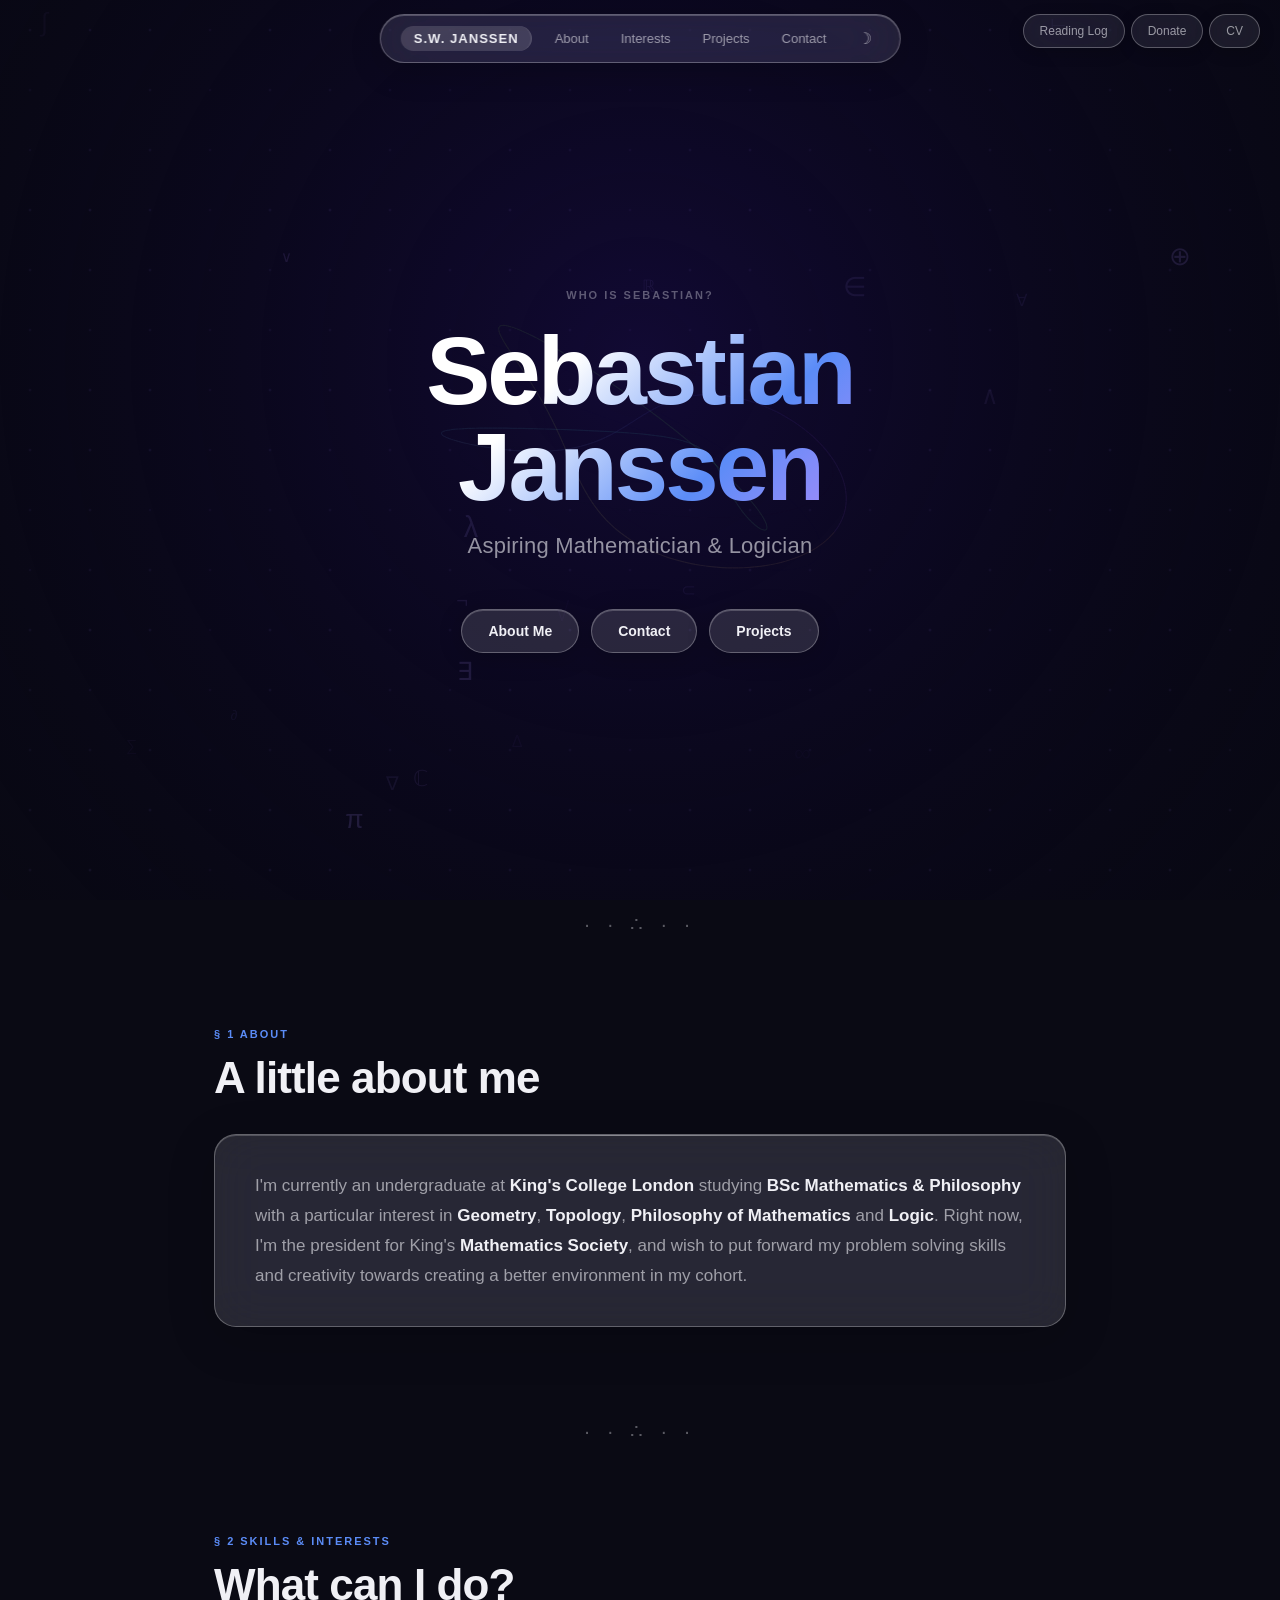
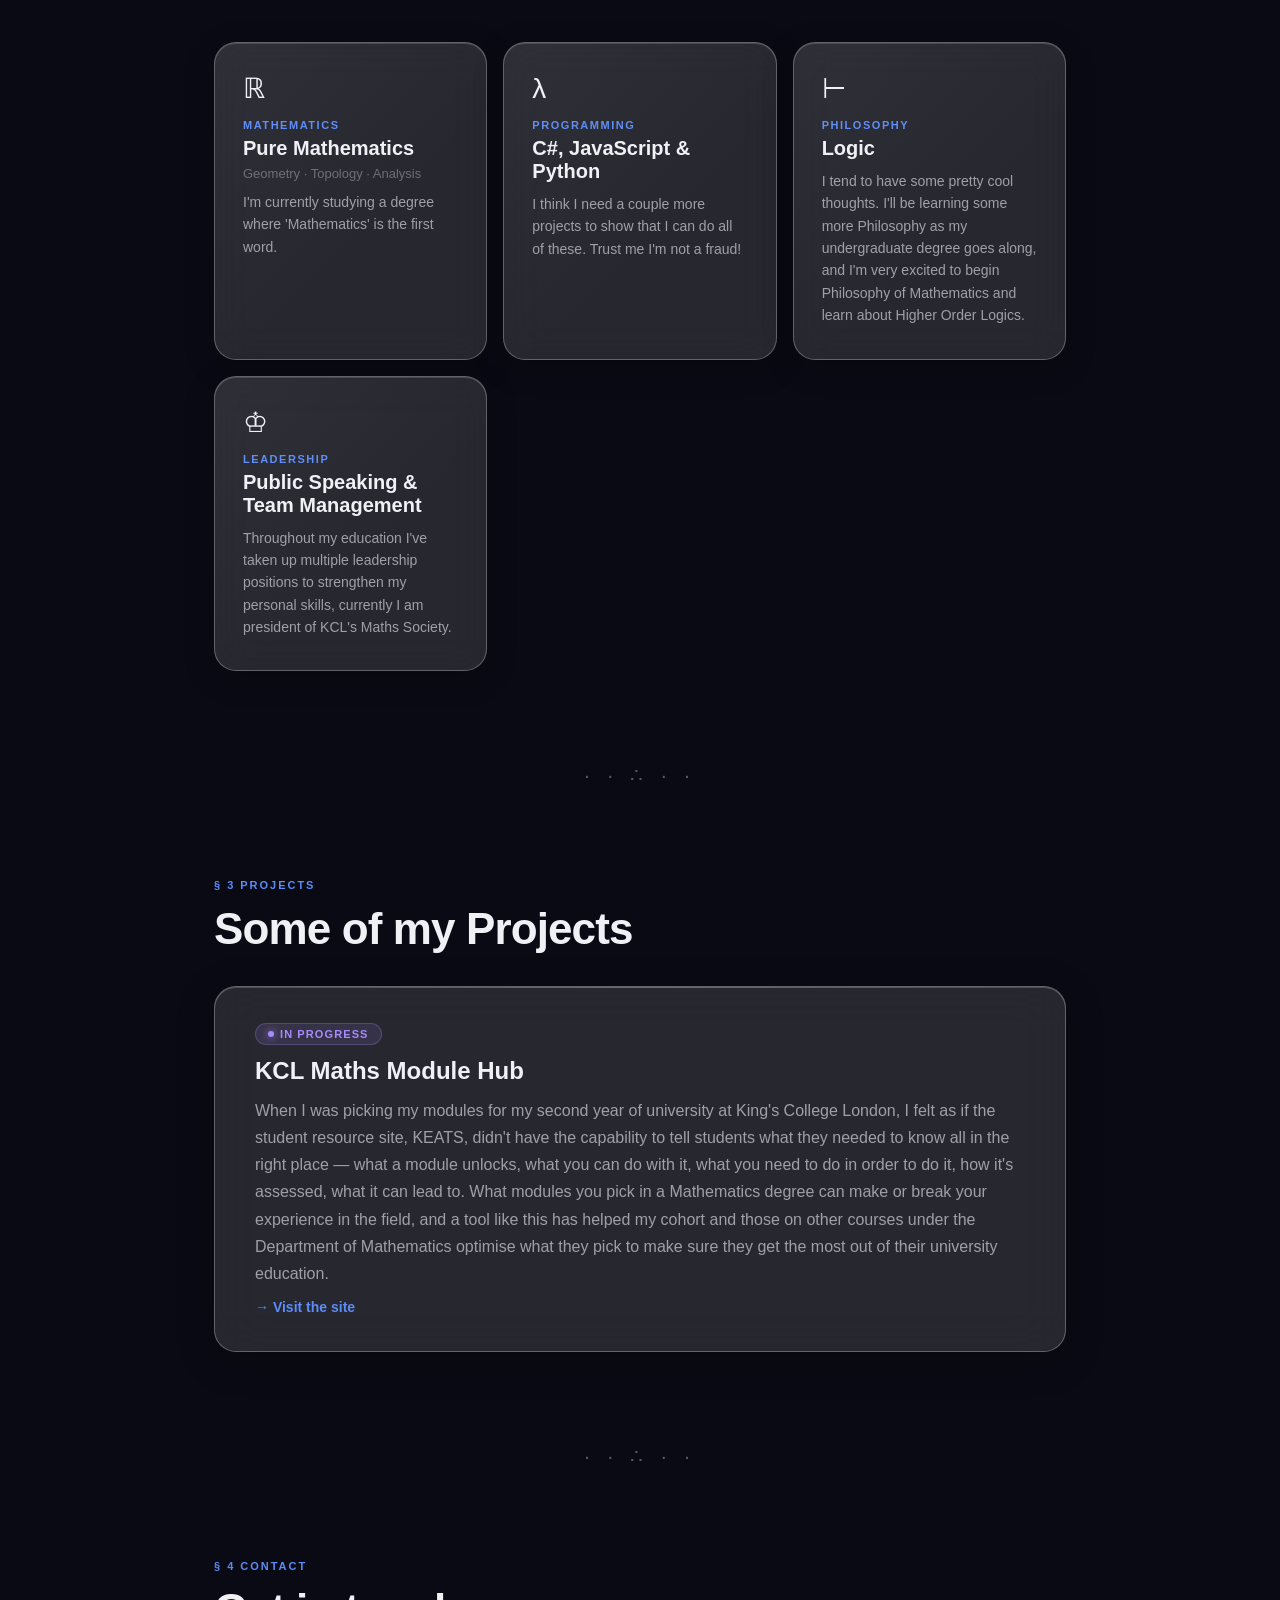
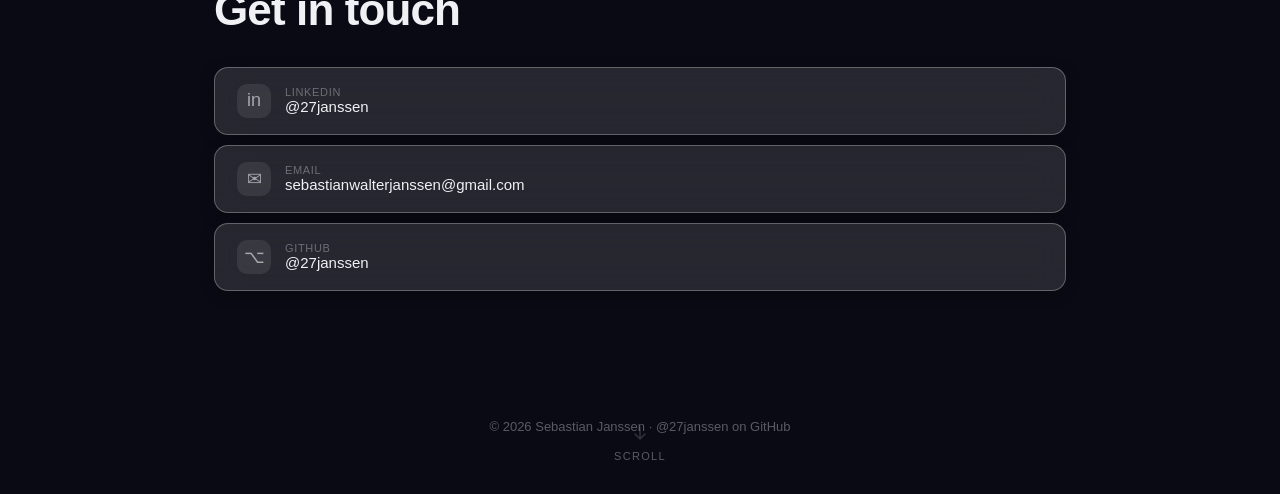
==== commit d4fd9dc9: "new skill" ====
--- a/index.html
+++ b/index.html
@@ -37,7 +37,7 @@
       <h1 class="hero-name">Sebastian<br>Janssen</h1>
       <p class="hero-subtitle">Aspiring Mathematician &amp; Logician</p>
       <div class="hero-cta">
-        <a href="#about" class="btn-glass primary">About Me</a>
+        <a href="#about" class="btn-glass">About Me</a>
         <a href="#contact" class="btn-glass">Contact</a>
         <a href="#projects" class="btn-glass">Projects</a>
       </div>
@@ -93,6 +93,13 @@
           <div class="skill-name">Logic</div>
           <div class="skill-sub"></div>
           <div class="skill-desc">I tend to have some pretty cool thoughts. I'll be learning some more Philosophy as my undergraduate degree goes along, and I'm very excited to begin Philosophy of Mathematics and learn about Higher Order Logics.</div>
+        </div>
+        <div class="skill-card reveal">
+          <span class="skill-icon">♔</span>
+          <div class="skill-label">Leadership</div>
+          <div class="skill-name">Public Speaking & Team Management</div>
+          <div class="skill-sub"></div>
+          <div class="skill-desc">Throughout my education I've taken up multiple leadership positions to strengthen my personal skills, currently I am president of KCL's Maths Society.</div>
         </div>
       </div>
     </section>
--- a/styles.css
+++ b/styles.css
@@ -200,7 +200,7 @@
 body.light {
   --glass-bg: rgba(255,255,255,0.55);
   --glass-border: rgba(0,0,0,0.09);
-  --glass-shadow: rgba(0,0,0,0.10);
+  --glass-shadow: rgba(0,0,0,0.10); 
   --text: #0a0a14;
   --text-dim: rgba(10,10,20,0.65);
   --text-dimmer: rgba(10,10,20,0.35);
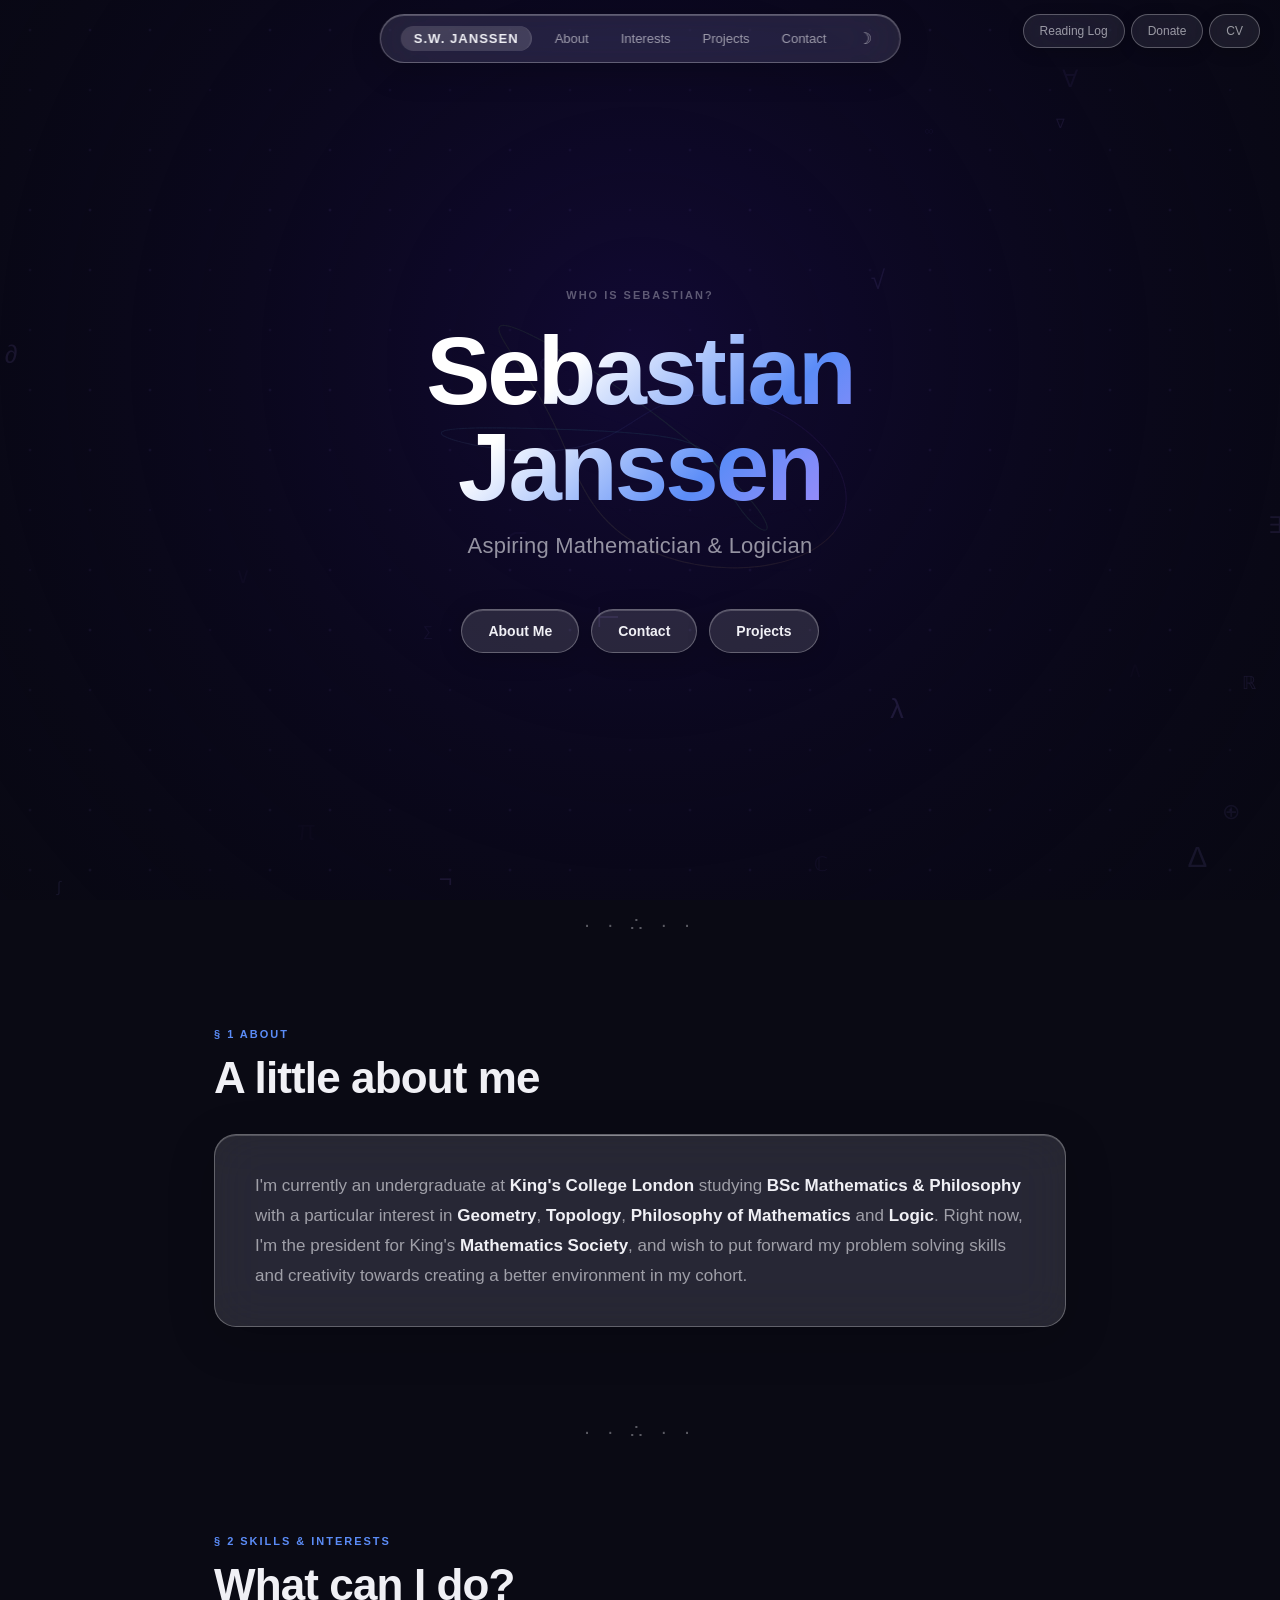
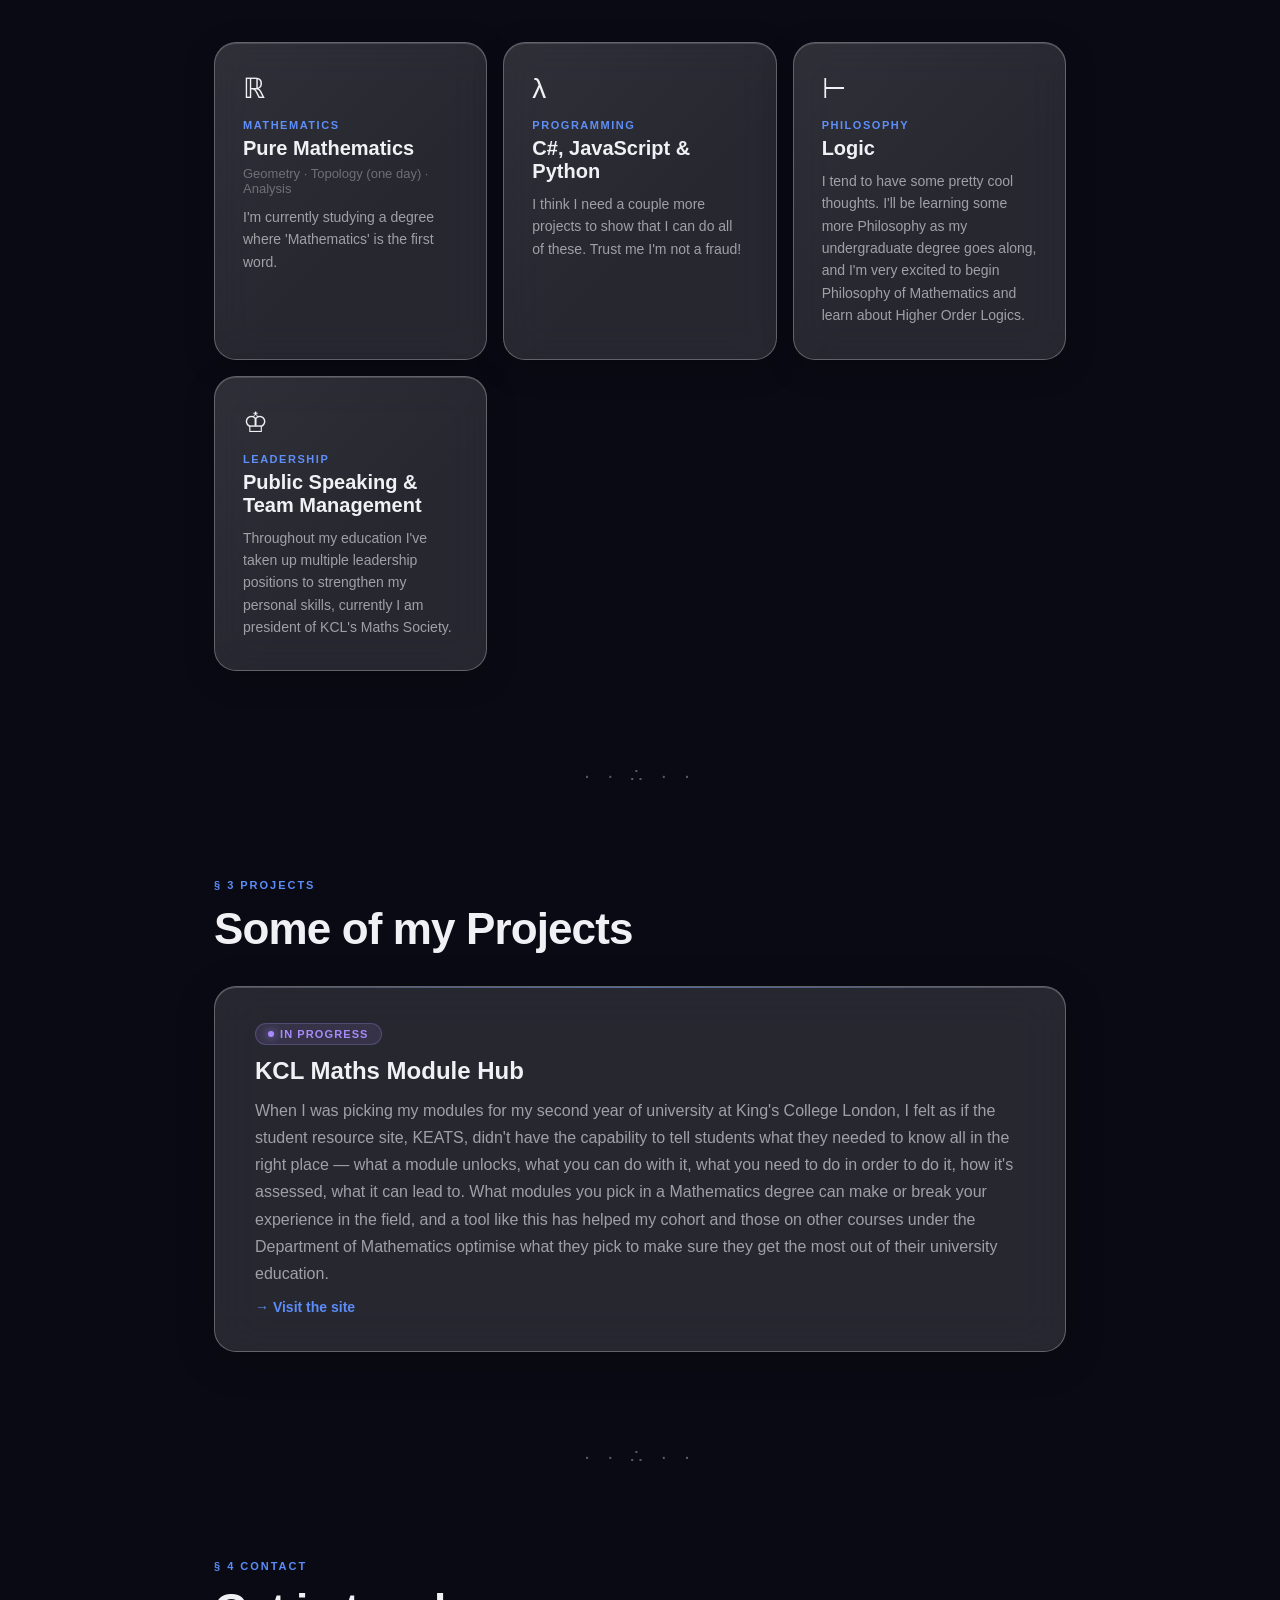
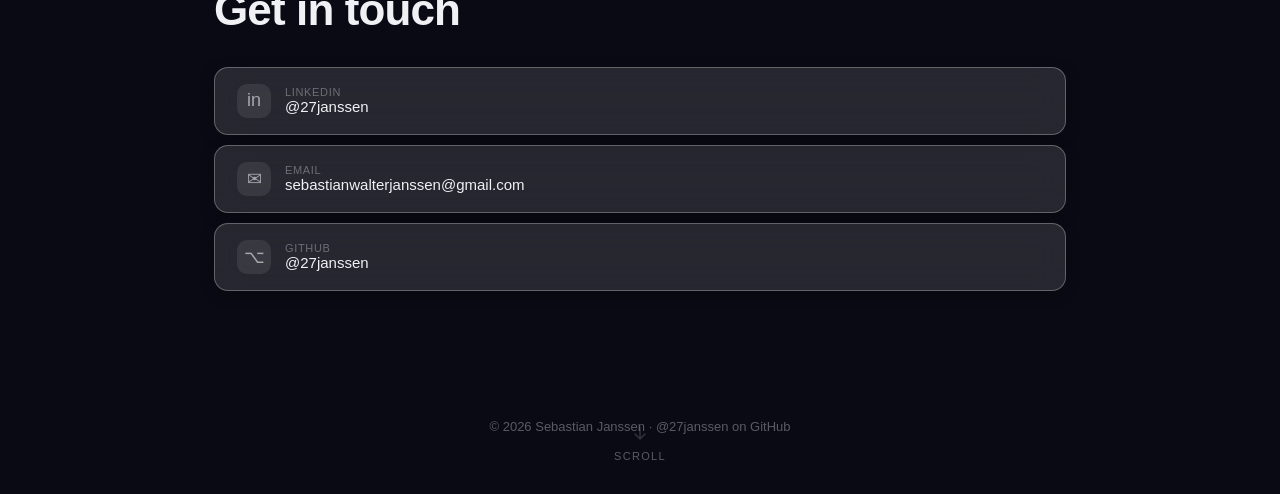
==== commit a204eb6f: "Update index.html" ====
--- a/index.html
+++ b/index.html
@@ -77,7 +77,7 @@
           <span class="skill-icon">ℝ</span>
           <div class="skill-label">Mathematics</div>
           <div class="skill-name">Pure Mathematics</div>
-          <div class="skill-sub">Geometry · Topology · Analysis</div>
+          <div class="skill-sub">Geometry · Topology (one day) · Analysis</div>
           <div class="skill-desc">I'm currently studying a degree where 'Mathematics' is the first word.</div>
         </div>
         <div class="skill-card reveal">
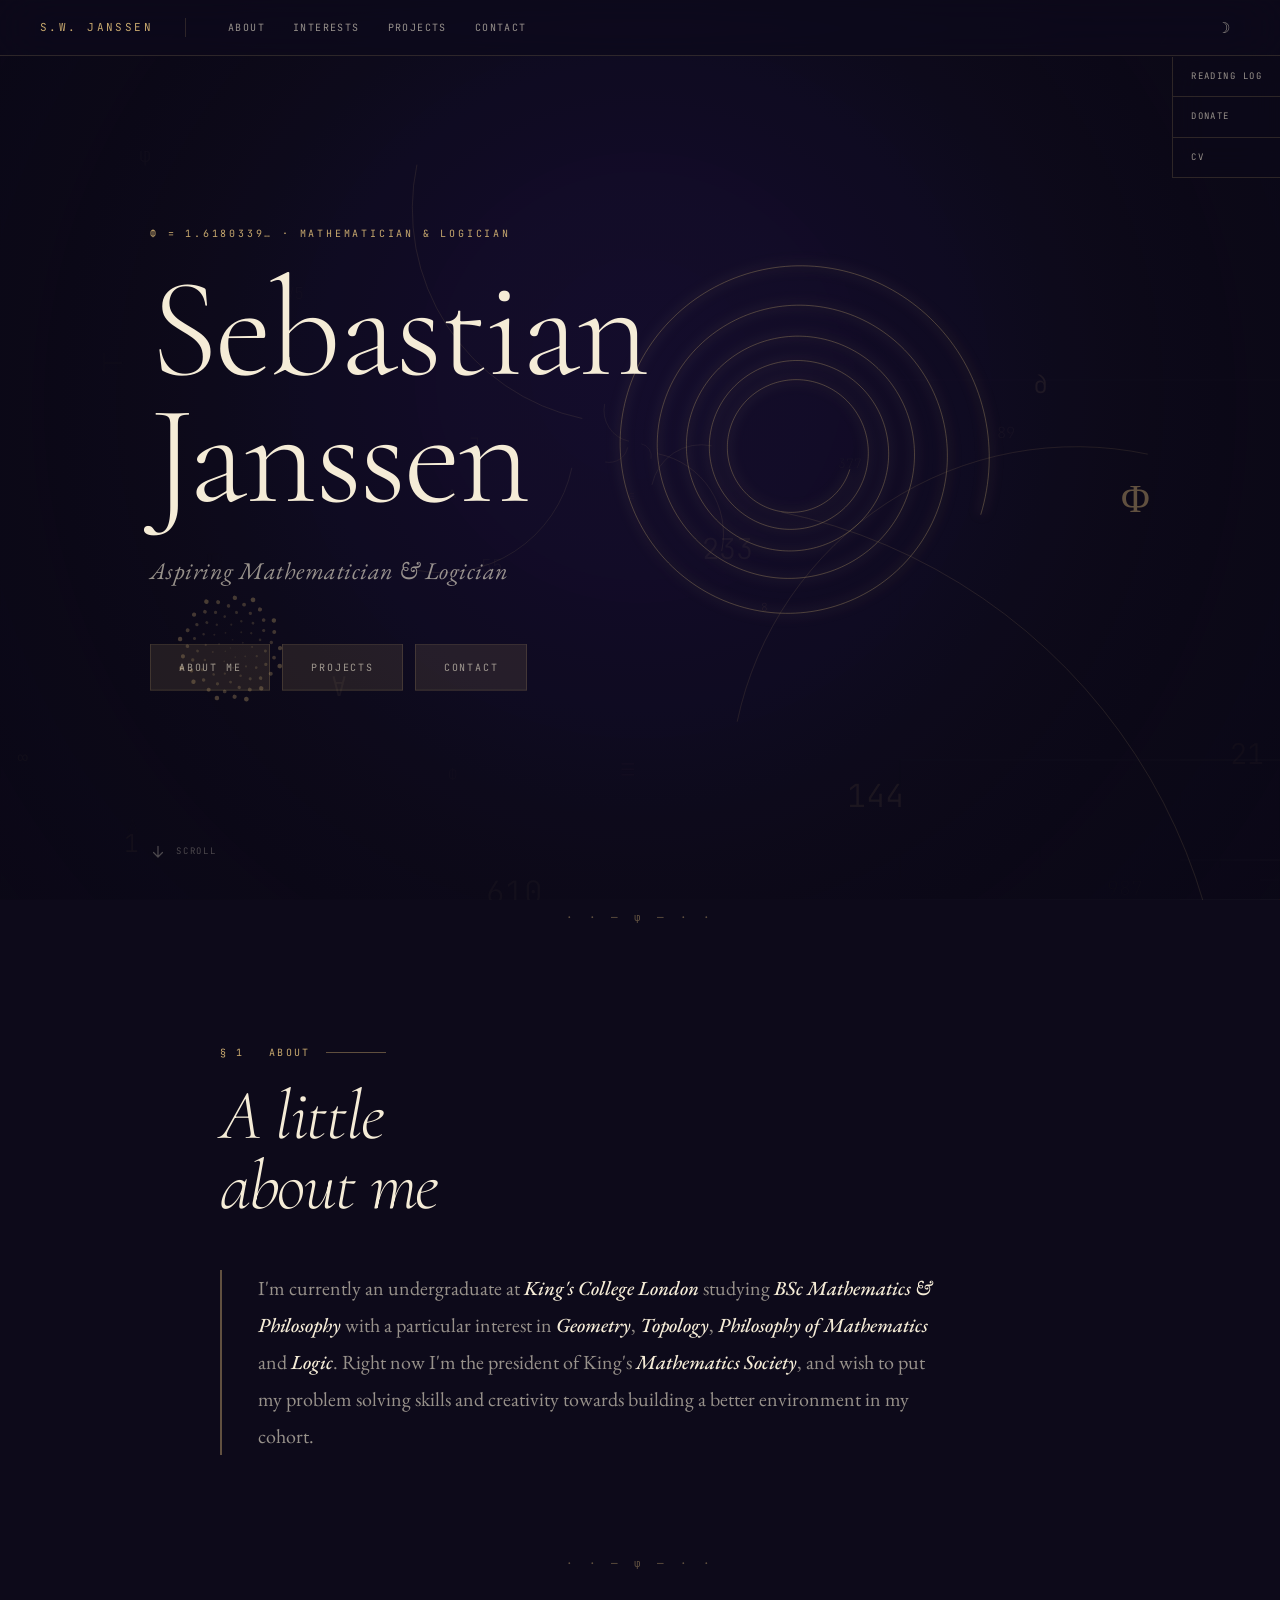
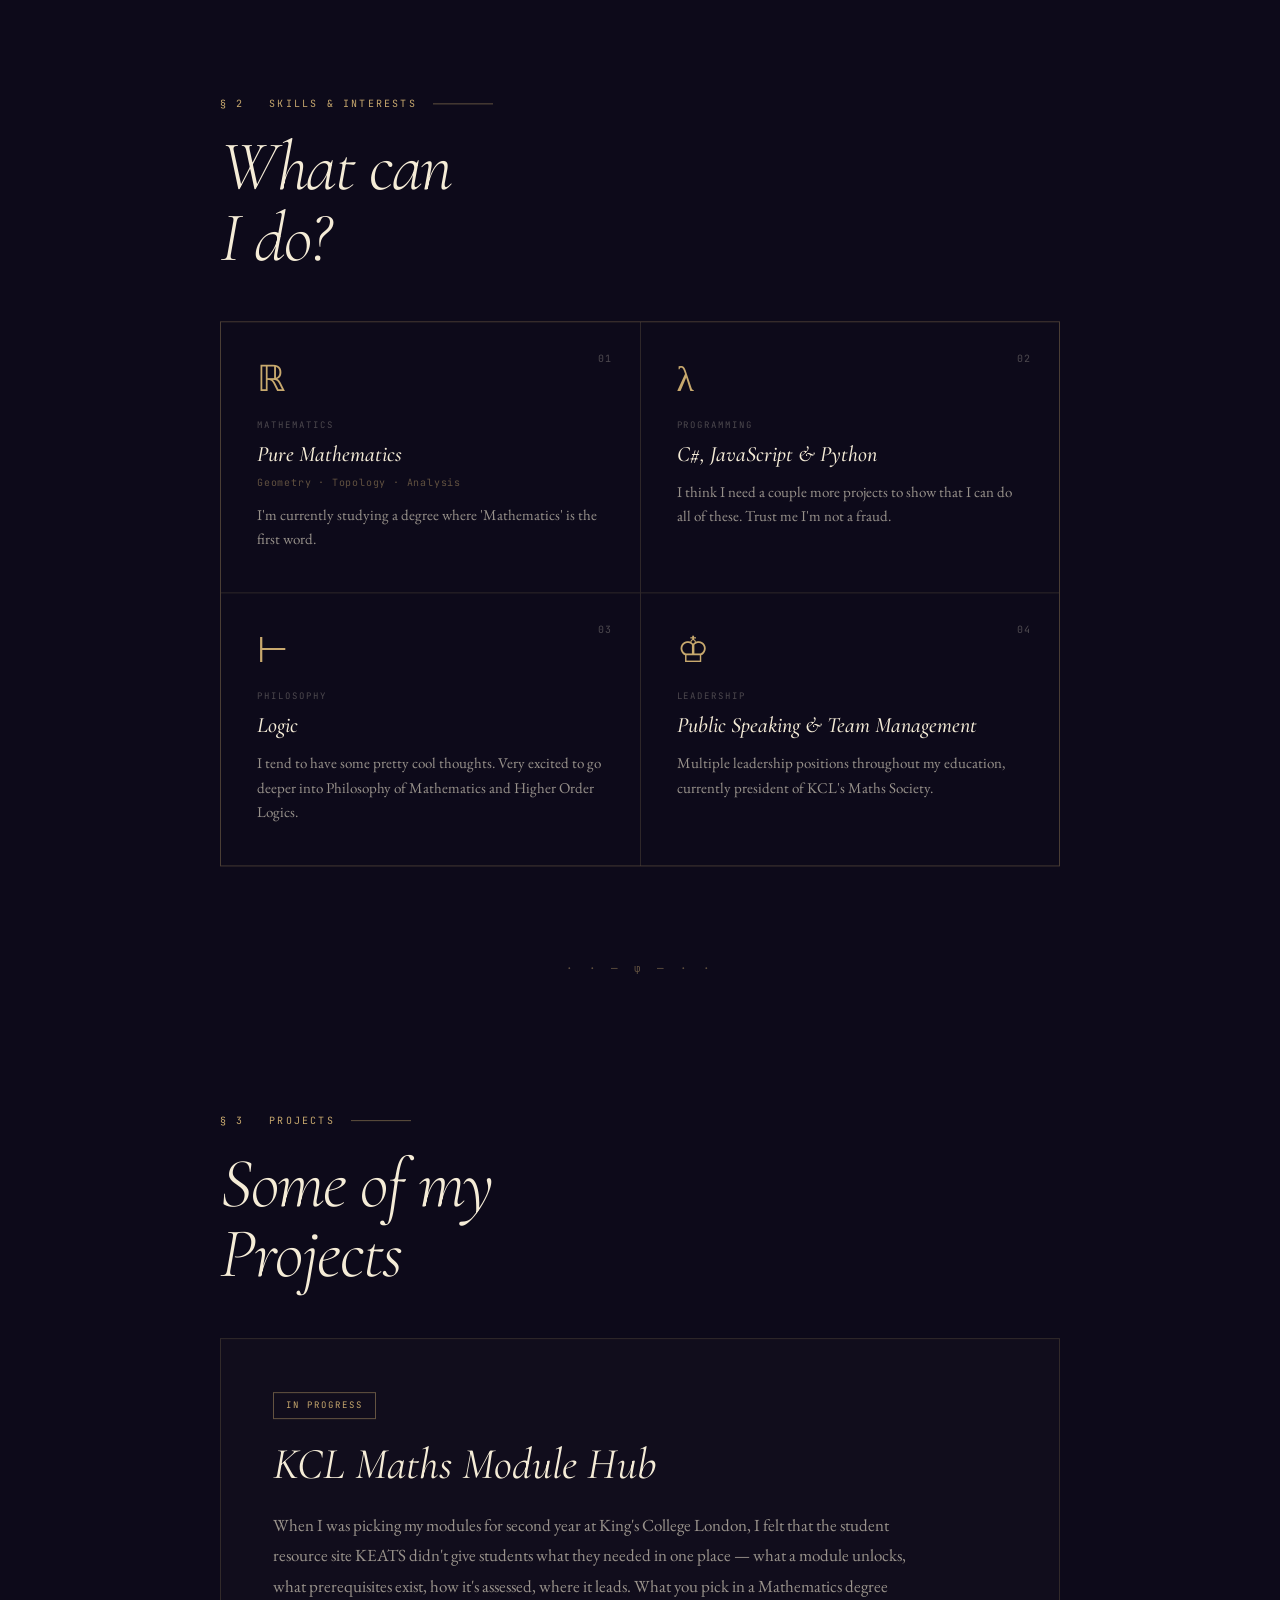
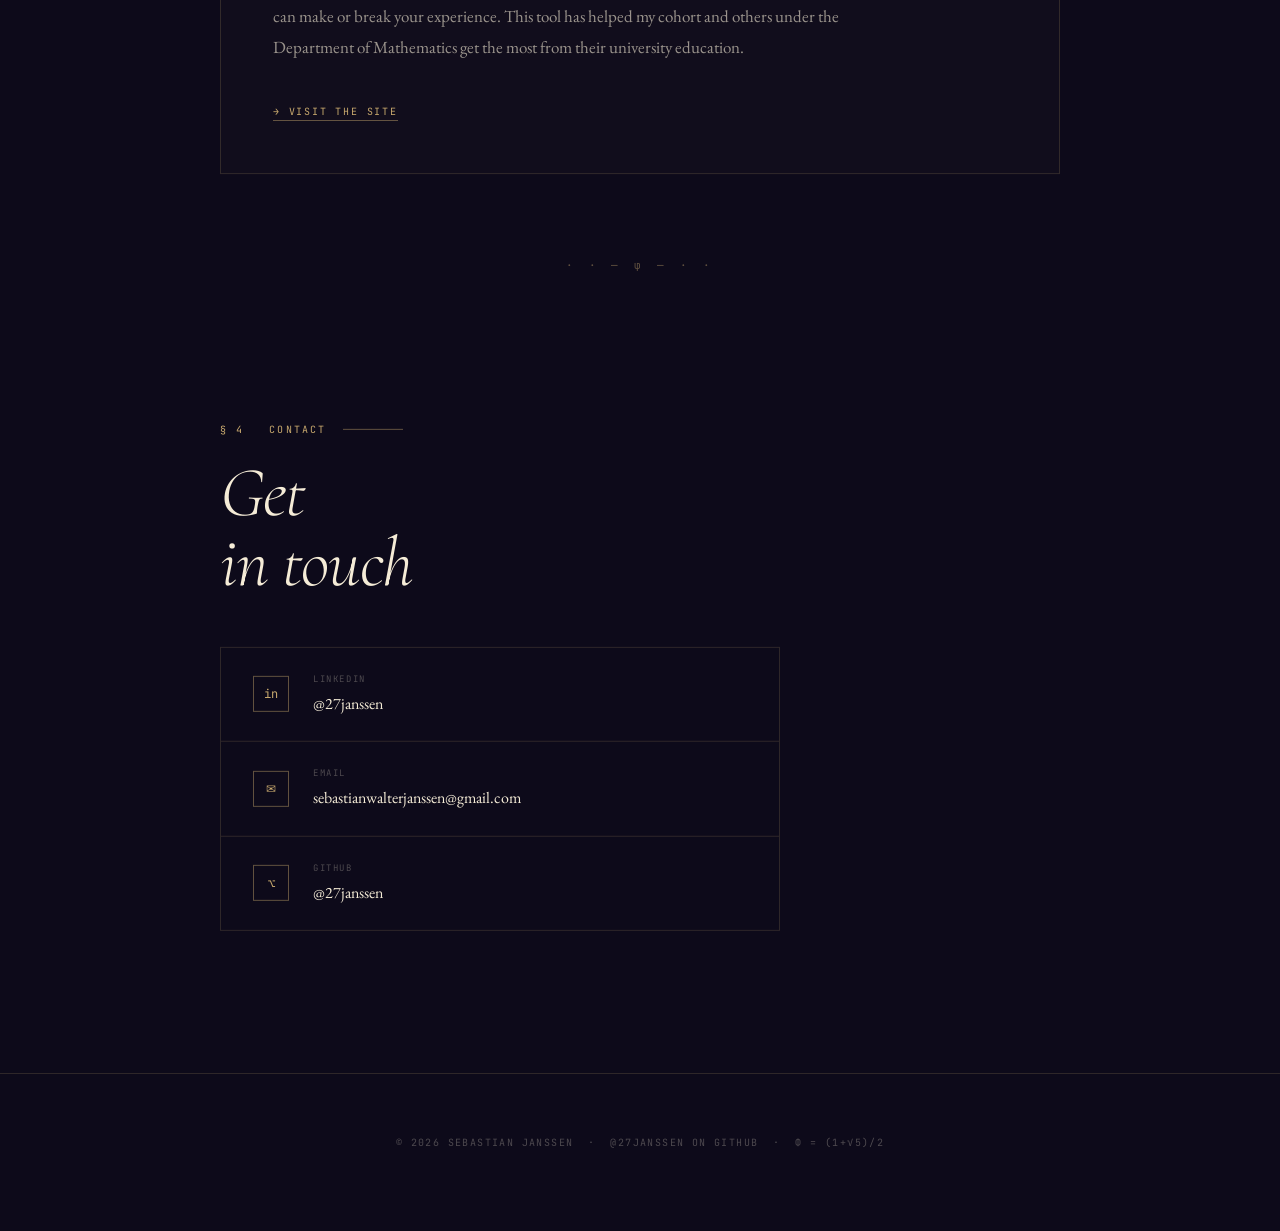
==== commit 04370bd6: "the millionth redesign" ====
--- a/index.html
+++ b/index.html
@@ -9,12 +9,11 @@
 </head>
 <body>
 
-  <!-- Math Canvas -->
   <canvas id="math-canvas"></canvas>
 
-  <!-- Navigation (main, on-page sections) -->
+  <!-- Navigation -->
   <nav id="main-nav">
-    <a href="#hero" class="brand">S.W. JANSSEN</a>
+    <a href="#hero" class="brand">S.W. Janssen</a>
     <a href="#about">About</a>
     <a href="#skills">Interests</a>
     <a href="#projects">Projects</a>
@@ -22,7 +21,7 @@
     <button class="theme-toggle" id="theme-btn" title="Toggle theme">☽</button>
   </nav>
 
-  <!-- External nav (separate bar: Donate, Reading Log, CV) -->
+  <!-- External nav -->
   <div class="ext-nav">
     <a href="https://27janssen.github.io/reads.html" target="_blank">Reading Log</a>
     <a href="https://27janssen.github.io/donate.html" target="_blank">Donate</a>
@@ -33,105 +32,104 @@
 
     <!-- Hero -->
     <section id="hero">
-      <p class="hero-eyebrow">WHO IS SEBASTIAN?</p>
+      <p class="hero-eyebrow">φ = 1.6180339… · Mathematician &amp; Logician</p>
       <h1 class="hero-name">Sebastian<br>Janssen</h1>
       <p class="hero-subtitle">Aspiring Mathematician &amp; Logician</p>
       <div class="hero-cta">
         <a href="#about" class="btn-glass">About Me</a>
+        <a href="#projects" class="btn-glass">Projects</a>
         <a href="#contact" class="btn-glass">Contact</a>
-        <a href="#projects" class="btn-glass">Projects</a>
       </div>
       <div class="scroll-hint">
-        <svg width="18" height="18" viewBox="0 0 18 18" fill="none">
-          <path d="M9 3v12M4 10l5 5 5-5" stroke="currentColor" stroke-width="1.5" stroke-linecap="round" stroke-linejoin="round"/>
+        <svg width="16" height="16" viewBox="0 0 18 18" fill="none">
+          <path d="M9 3v12M4 10l5 5 5-5" stroke="currentColor" stroke-width="1.4" stroke-linecap="round" stroke-linejoin="round"/>
         </svg>
         Scroll
       </div>
     </section>
 
-    <div class="divider">· · ∴ · ·</div>
+    <div class="divider">· · — φ — · ·</div>
 
     <!-- About -->
     <section id="about">
-      <p class="section-eyebrow reveal">§ 1 About</p>
-      <h2 class="section-title reveal">A little about me</h2>
+      <p class="section-eyebrow reveal">§ 1 &nbsp; About</p>
+      <h2 class="section-title reveal">A little<br><em>about me</em></h2>
       <div class="glass-card reveal">
         <p class="about-text">
           I'm currently an undergraduate at <em>King's College London</em> studying 
           <em>BSc Mathematics &amp; Philosophy</em> with a particular interest in <em>Geometry</em>, 
-          <em>Topology</em>, <em>Philosophy of Mathematics</em> and <em>Logic</em>. Right now, I'm the 
-          president for King's <em>Mathematics Society</em>, and wish to put forward my problem solving 
-          skills and creativity towards creating a better environment in my cohort.
+          <em>Topology</em>, <em>Philosophy of Mathematics</em> and <em>Logic</em>. Right now I'm the 
+          president of King's <em>Mathematics Society</em>, and wish to put my problem solving 
+          skills and creativity towards building a better environment in my cohort.
         </p>
       </div>
     </section>
 
-    <div class="divider">· · ∴ · ·</div>
+    <div class="divider">· · — φ — · ·</div>
 
     <!-- Skills & Interests -->
     <section id="skills">
-      <p class="section-eyebrow reveal">§ 2 Skills &amp; Interests</p>
-      <h2 class="section-title reveal">What can I do?</h2>
+      <p class="section-eyebrow reveal">§ 2 &nbsp; Skills &amp; Interests</p>
+      <h2 class="section-title reveal">What can<br><em>I do?</em></h2>
       <div class="skills-grid">
-        <div class="skill-card reveal">
+        <div class="skill-card reveal" data-index="01">
           <span class="skill-icon">ℝ</span>
           <div class="skill-label">Mathematics</div>
           <div class="skill-name">Pure Mathematics</div>
-          <div class="skill-sub">Geometry · Topology (one day) · Analysis</div>
+          <div class="skill-sub">Geometry · Topology · Analysis</div>
           <div class="skill-desc">I'm currently studying a degree where 'Mathematics' is the first word.</div>
         </div>
-        <div class="skill-card reveal">
+        <div class="skill-card reveal" data-index="02">
           <span class="skill-icon">λ</span>
           <div class="skill-label">Programming</div>
           <div class="skill-name">C#, JavaScript &amp; Python</div>
           <div class="skill-sub"></div>
-          <div class="skill-desc">I think I need a couple more projects to show that I can do all of these. Trust me I'm not a fraud!</div>
+          <div class="skill-desc">I think I need a couple more projects to show that I can do all of these. Trust me I'm not a fraud.</div>
         </div>
-        <div class="skill-card reveal">
+        <div class="skill-card reveal" data-index="03">
           <span class="skill-icon">⊢</span>
           <div class="skill-label">Philosophy</div>
           <div class="skill-name">Logic</div>
           <div class="skill-sub"></div>
-          <div class="skill-desc">I tend to have some pretty cool thoughts. I'll be learning some more Philosophy as my undergraduate degree goes along, and I'm very excited to begin Philosophy of Mathematics and learn about Higher Order Logics.</div>
+          <div class="skill-desc">I tend to have some pretty cool thoughts. Very excited to go deeper into Philosophy of Mathematics and Higher Order Logics.</div>
         </div>
-        <div class="skill-card reveal">
+        <div class="skill-card reveal" data-index="04">
           <span class="skill-icon">♔</span>
           <div class="skill-label">Leadership</div>
-          <div class="skill-name">Public Speaking & Team Management</div>
+          <div class="skill-name">Public Speaking &amp; Team Management</div>
           <div class="skill-sub"></div>
-          <div class="skill-desc">Throughout my education I've taken up multiple leadership positions to strengthen my personal skills, currently I am president of KCL's Maths Society.</div>
+          <div class="skill-desc">Multiple leadership positions throughout my education, currently president of KCL's Maths Society.</div>
         </div>
       </div>
     </section>
 
-    <div class="divider">· · ∴ · ·</div>
+    <div class="divider">· · — φ — · ·</div>
 
-    <!-- Projects (inline, linking to full page) -->
+    <!-- Projects -->
     <section id="projects">
-      <p class="section-eyebrow reveal">§ 3 Projects</p>
-      <h2 class="section-title reveal">Some of my Projects</h2>
+      <p class="section-eyebrow reveal">§ 3 &nbsp; Projects</p>
+      <h2 class="section-title reveal">Some of my<br><em>Projects</em></h2>
       <div class="project-card reveal">
         <div class="project-status">In Progress</div>
         <div class="project-title">KCL Maths Module Hub</div>
         <div class="project-desc">
-          When I was picking my modules for my second year of university at King's College London, 
-          I felt as if the student resource site, KEATS, didn't have the capability to tell students 
-          what they needed to know all in the right place — what a module unlocks, what you can do 
-          with it, what you need to do in order to do it, how it's assessed, what it can lead to. 
-          What modules you pick in a Mathematics degree can make or break your experience in the field, 
-          and a tool like this has helped my cohort and those on other courses under the Department of 
-          Mathematics optimise what they pick to make sure they get the most out of their university education.
+          When I was picking my modules for second year at King's College London, I felt that 
+          the student resource site KEATS didn't give students what they needed in one place — 
+          what a module unlocks, what prerequisites exist, how it's assessed, where it leads. 
+          What you pick in a Mathematics degree can make or break your experience. This tool 
+          has helped my cohort and others under the Department of Mathematics get the most from 
+          their university education.
         </div>
         <a class="project-link" href="https://27janssen.github.io/kcl-maths-module-selection-tool/" target="_blank">→ Visit the site</a>
       </div>
     </section>
 
-    <div class="divider">· · ∴ · ·</div>
+    <div class="divider">· · — φ — · ·</div>
 
     <!-- Contact -->
     <section id="contact">
-      <p class="section-eyebrow reveal">§ 4 Contact</p>
-      <h2 class="section-title reveal">Get in touch</h2>
+      <p class="section-eyebrow reveal">§ 4 &nbsp; Contact</p>
+      <h2 class="section-title reveal">Get<br><em>in touch</em></h2>
       <div class="contact-list reveal">
         <a class="contact-item" href="https://www.linkedin.com/in/27janssen" target="_blank">
           <div class="contact-icon">in</div>
@@ -158,10 +156,10 @@
     </section>
 
     <footer>
-      © 2026 Sebastian Janssen · @27janssen on GitHub
+      © 2026 Sebastian Janssen &nbsp;·&nbsp; @27janssen on GitHub &nbsp;·&nbsp; φ = (1+√5)/2
     </footer>
 
-  </div><!-- end page-wrap -->
+  </div>
 
   <script src="main.js"></script>
 </body>
--- a/styles.css
+++ b/styles.css
@@ -1,39 +1,59 @@
+/* ─── Google Fonts ──────────────────────────────────────────── */
+@import url('https://fonts.googleapis.com/css2?family=Cormorant+Garamond:ital,wght@0,300;0,400;0,500;0,600;0,700;1,300;1,400;1,500&family=EB+Garamond:ital,wght@0,400;0,500;0,600;1,400;1,500&family=JetBrains+Mono:wght@300;400;500&display=swap');
+
 /* ─── Reset & Base ─────────────────────────────────────────── */
 *, *::before, *::after { box-sizing: border-box; margin: 0; padding: 0; }
 
 :root {
-  --glass-bg: rgba(255,255,255,0.12);
-  --glass-border: rgba(255,255,255,0.28);
-  --glass-shadow: rgba(0,0,0,0.18);
-  --accent: #5b8cf7;
-  --accent2: #a78bfa;
-  --text: #f0f0f5;
-  --text-dim: rgba(240,240,245,0.6);
-  --text-dimmer: rgba(240,240,245,0.35);
-  --bg-deep: #0a0a14;
-  --radius: 22px;
-  --nav-height: 62px;
-  --font-display: -apple-system, 'SF Pro Display', 'Helvetica Neue', sans-serif;
-  --font-body: -apple-system, 'SF Pro Text', 'Helvetica Neue', sans-serif;
+  /* Palette — golden parchment × deep violet */
+  --ink:         #0D0A1A;
+  --parchment:   #F5ECD7;
+  --gold:        #C8A96E;
+  --gold-dim:    rgba(200,169,110,0.45);
+  --gold-ghost:  rgba(200,169,110,0.12);
+  --violet:      #2D1B69;
+  --amethyst:    #7B4FBF;
+  --amethyst-dim: rgba(123,79,191,0.5);
+  --forest:      #1A3A2A;
+  --text:        #F5ECD7;
+  --text-dim:    rgba(245,236,215,0.60);
+  --text-dimmer: rgba(245,236,215,0.28);
+  --bg:          #0D0A1A;
+
+  /* Glass surfaces */
+  --glass-bg:     rgba(13,10,26,0.55);
+  --glass-border: rgba(200,169,110,0.18);
+  --glass-shadow: rgba(0,0,0,0.45);
+
+  /* Type */
+  --font-display: 'Cormorant Garamond', 'Georgia', serif;
+  --font-body:    'EB Garamond', 'Georgia', serif;
+  --font-mono:    'JetBrains Mono', 'Courier New', monospace;
+
+  --radius: 4px;
+  --nav-height: 56px;
 }
 
 html { scroll-behavior: smooth; }
 
 body {
   font-family: var(--font-body);
-  background: var(--bg-deep);
+  background: var(--bg);
   color: var(--text);
   min-height: 100vh;
   overflow-x: hidden;
-}
-
-/* ─── Math Canvas Background ───────────────────────────────── */
+  font-size: 18px;
+  line-height: 1.7;
+}
+
+/* ─── Math Canvas ──────────────────────────────────────────── */
 #math-canvas {
   position: fixed;
   top: 0; left: 0;
   width: 100%; height: 100%;
   z-index: 0;
   pointer-events: none;
+  opacity: 0.85;
 }
 
 /* ─── Page Wrapper ─────────────────────────────────────────── */
@@ -45,125 +65,151 @@
 /* ─── Navigation ───────────────────────────────────────────── */
 nav {
   position: fixed;
-  top: 14px;
-  left: 50%;
-  transform: translateX(-50%);
+  top: 0; left: 0; right: 0;
   z-index: 100;
   display: flex;
   align-items: center;
-  gap: 6px;
-  padding: 10px 20px;
-  background: rgba(255,255,255,0.10);
-  backdrop-filter: blur(28px) saturate(180%);
-  -webkit-backdrop-filter: blur(28px) saturate(180%);
-  border: 1px solid var(--glass-border);
-  border-radius: 999px;
-  box-shadow: 0 8px 32px var(--glass-shadow), inset 0 1px 0 rgba(255,255,255,0.22);
+  gap: 0;
+  padding: 0 40px;
+  height: var(--nav-height);
+  background: rgba(13,10,26,0.72);
+  backdrop-filter: blur(24px) saturate(160%);
+  -webkit-backdrop-filter: blur(24px) saturate(160%);
+  border-bottom: 1px solid var(--glass-border);
+}
+
+nav .brand {
+  font-family: var(--font-mono);
+  font-weight: 400;
+  font-size: 11px;
+  letter-spacing: 0.22em;
+  color: var(--gold);
+  text-decoration: none;
+  text-transform: uppercase;
+  padding-right: 32px;
+  border-right: 1px solid var(--glass-border);
+  margin-right: 28px;
   white-space: nowrap;
-  transition: background 0.3s;
-}
-
-nav .brand {
-  font-family: var(--font-display);
-  font-weight: 700;
-  font-size: 13px;
-  letter-spacing: 0.08em;
-  color: var(--text);
+}
+
+nav a:not(.brand) {
+  font-family: var(--font-mono);
+  font-size: 10px;
+  font-weight: 400;
+  letter-spacing: 0.14em;
+  color: var(--text-dim);
   text-decoration: none;
-  padding-right: 12px;
-  border-right: 1px solid rgba(255,255,255,0.18);
-  margin-right: 4px;
-}
-
-nav a {
-  font-size: 13px;
-  font-weight: 500;
-  color: var(--text-dim);
-  text-decoration: none;
-  padding: 5px 13px;
-  border-radius: 999px;
-  transition: all 0.2s;
-}
-
-nav a:hover, nav a.active {
-  background: rgba(255,255,255,0.14);
-  color: var(--text);
-}
-
-nav .theme-toggle {
+  padding: 6px 14px;
+  text-transform: uppercase;
+  transition: color 0.2s;
+  position: relative;
+}
+
+nav a:not(.brand)::after {
+  content: '';
+  position: absolute;
+  bottom: 0; left: 14px; right: 14px;
+  height: 1px;
+  background: var(--gold);
+  transform: scaleX(0);
+  transition: transform 0.25s ease;
+  transform-origin: left;
+}
+
+nav a:not(.brand):hover::after,
+nav a:not(.brand).active::after { transform: scaleX(1); }
+
+nav a:not(.brand):hover,
+nav a:not(.brand).active { color: var(--parchment); }
+
+.theme-toggle {
   background: none;
   border: none;
   color: var(--text-dim);
-  font-size: 16px;
+  font-size: 15px;
   cursor: pointer;
-  padding: 4px 8px;
-  border-radius: 999px;
-  transition: all 0.2s;
-  margin-left: 4px;
-}
-nav .theme-toggle:hover { color: var(--text); background: rgba(255,255,255,0.1); }
-
-/* ─── External Nav Links ───────────────────────────────────── */
+  padding: 6px 10px;
+  transition: color 0.2s;
+  margin-left: auto;
+}
+.theme-toggle:hover { color: var(--gold); }
+
+/* ─── External Nav ─────────────────────────────────────────── */
 .ext-nav {
   position: fixed;
-  top: 14px;
-  right: 20px;
-  z-index: 100;
-  display: flex;
-  gap: 6px;
+  top: calc(var(--nav-height) + 1px);
+  right: 0;
+  z-index: 99;
+  display: flex;
+  flex-direction: column;
+  gap: 0;
+  border-left: 1px solid var(--glass-border);
+  border-bottom: 1px solid var(--glass-border);
+  background: rgba(13,10,26,0.65);
+  backdrop-filter: blur(16px);
+  -webkit-backdrop-filter: blur(16px);
 }
 
 .ext-nav a {
-  font-size: 12px;
-  font-weight: 500;
+  font-family: var(--font-mono);
+  font-size: 9px;
+  letter-spacing: 0.16em;
+  text-transform: uppercase;
   color: var(--text-dim);
   text-decoration: none;
-  padding: 9px 16px;
-  border-radius: 999px;
-  background: rgba(255,255,255,0.08);
-  backdrop-filter: blur(20px) saturate(160%);
-  -webkit-backdrop-filter: blur(20px) saturate(160%);
-  border: 1px solid var(--glass-border);
-  box-shadow: 0 4px 16px var(--glass-shadow);
+  padding: 12px 18px;
+  border-bottom: 1px solid var(--glass-border);
   transition: all 0.2s;
-}
+  writing-mode: horizontal-tb;
+  display: block;
+}
+
+.ext-nav a:last-child { border-bottom: none; }
+
 .ext-nav a:hover {
-  background: rgba(255,255,255,0.16);
-  color: var(--text);
-}
+  color: var(--gold);
+  background: var(--gold-ghost);
+}
+
 .ext-nav a.active {
-  background: rgba(91,140,247,0.2);
-  border-color: rgba(91,140,247,0.4);
-  color: var(--text);
+  color: var(--gold);
+  background: var(--gold-ghost);
+  border-left: 2px solid var(--gold);
 }
 
 /* ─── Divider ──────────────────────────────────────────────── */
 .divider {
   text-align: center;
-  color: var(--text-dimmer);
-  font-size: 20px;
-  letter-spacing: 0.3em;
-  padding: 12px 0;
+  color: var(--gold-dim);
+  font-family: var(--font-mono);
+  font-size: 11px;
+  letter-spacing: 0.4em;
+  padding: 8px 0;
   margin: 0 auto;
-  max-width: 900px;
+  max-width: 960px;
   user-select: none;
 }
 
 /* ─── Footer ───────────────────────────────────────────────── */
 footer {
   text-align: center;
-  padding: 48px 24px 60px;
-  font-size: 13px;
+  padding: 60px 24px 80px;
+  font-family: var(--font-mono);
+  font-size: 10px;
+  letter-spacing: 0.14em;
+  text-transform: uppercase;
   color: var(--text-dimmer);
   position: relative;
   z-index: 1;
+  border-top: 1px solid var(--glass-border);
+  margin-top: 80px;
 }
 
 /* ─── Reveal animation ─────────────────────────────────────── */
 .reveal {
   opacity: 0;
-  transform: translateY(28px);
-  transition: opacity 0.7s ease, transform 0.7s ease;
+  transform: translateY(40px);
+  transition: opacity 1s cubic-bezier(0.16, 1, 0.3, 1), transform 1s cubic-bezier(0.16, 1, 0.3, 1);
 }
 .reveal.visible {
   opacity: 1;
@@ -171,48 +217,63 @@
 }
 
 @keyframes fadeUp {
-  from { opacity: 0; transform: translateY(18px); }
+  from { opacity: 0; transform: translateY(20px); }
   to   { opacity: 1; transform: none; }
 }
 
-/* ─── Glass Card ───────────────────────────────────────────── */
-.glass-card {
-  background: var(--glass-bg);
-  backdrop-filter: blur(24px) saturate(160%);
-  -webkit-backdrop-filter: blur(24px) saturate(160%);
-  border: 1px solid var(--glass-border);
-  border-radius: var(--radius);
-  padding: 36px 40px;
-  box-shadow: 0 12px 48px var(--glass-shadow), inset 0 1px 0 rgba(255,255,255,0.18);
-  position: relative;
-  overflow: hidden;
-}
-
-.glass-card::before {
-  content: '';
-  position: absolute;
-  top: 0; left: 0; right: 0;
-  height: 1px;
-  background: linear-gradient(90deg, transparent, rgba(255,255,255,0.35), transparent);
-}
-
-/* ─── Light mode ───────────────────────────────────────────── */
+@keyframes float {
+  0%, 100% { transform: translateY(0); }
+  50%       { transform: translateY(-10px); }
+}
+
+/* ─── Light Mode ───────────────────────────────────────────── */
 body.light {
-  --glass-bg: rgba(255,255,255,0.55);
-  --glass-border: rgba(0,0,0,0.09);
-  --glass-shadow: rgba(0,0,0,0.10); 
-  --text: #0a0a14;
-  --text-dim: rgba(10,10,20,0.65);
-  --text-dimmer: rgba(10,10,20,0.35);
-  --bg-deep: #e8eaf6;
-  background: linear-gradient(135deg, #dde2f5, #ede8f8);
+  --ink:         #F5ECD7;
+  --parchment:   #0D0A1A;
+  --text:        #1A1020;
+  --text-dim:    rgba(26,16,32,0.65);
+  --text-dimmer: rgba(26,16,32,0.32);
+  --bg:          #F0E8D5;
+  --glass-bg:    rgba(240,232,213,0.70);
+  --glass-border: rgba(150,100,40,0.22);
+  --glass-shadow: rgba(80,50,20,0.18);
+  --gold:        #7a5010;
+  --gold-dim:    rgba(120,80,16,0.35);
+  --gold-ghost:  rgba(120,80,16,0.08);
+  background: #F0E8D5;
+}
+
+body.light nav {
+  background: rgba(240,232,213,0.85);
+  border-bottom-color: rgba(150,100,40,0.22);
+}
+
+body.light .ext-nav {
+  background: rgba(240,232,213,0.82);
+  border-color: rgba(150,100,40,0.22);
+}
+
+body.light footer {
+  border-top-color: rgba(150,100,40,0.22);
 }
 
 /* ─── Responsive ───────────────────────────────────────────── */
-@media (max-width: 700px) {
-  nav { padding: 8px 12px; gap: 2px; }
-  nav a { padding: 5px 8px; font-size: 12px; }
-  .ext-nav { top: auto; bottom: 16px; right: 50%; transform: translateX(50%); }
+@media (max-width: 760px) {
+  nav { padding: 0 16px; }
+  nav .brand { padding-right: 16px; margin-right: 12px; }
+  nav a:not(.brand) { padding: 6px 8px; font-size: 9px; }
+  .ext-nav {
+    top: auto;
+    bottom: 0;
+    right: 0;
+    left: 0;
+    flex-direction: row;
+    border-left: none;
+    border-bottom: none;
+    border-top: 1px solid var(--glass-border);
+    justify-content: center;
+  }
+  .ext-nav a { border-bottom: none; border-right: 1px solid var(--glass-border); }
 }
 
 @media (prefers-reduced-motion: reduce) {
@@ -222,466 +283,491 @@
 
 
 /* ═══════════════════════════════════════════════════════════
-   INDEX.HTML — Page-specific styles
+   INDEX.HTML — Hero
    ═══════════════════════════════════════════════════════════ */
 
-/* ─── Hero ─────────────────────────────────────────────────── */
 #hero {
   min-height: 100vh;
   display: flex;
   flex-direction: column;
-  align-items: center;
   justify-content: center;
-  text-align: center;
-  padding: calc(var(--nav-height) + 40px) 24px 60px;
+  padding: calc(var(--nav-height) + 40px) 60px 80px;
+  max-width: 1100px;
+  position: relative;
 }
 
 .hero-eyebrow {
-  font-size: 11px;
-  font-weight: 600;
-  letter-spacing: 0.18em;
-  text-transform: uppercase;
-  color: var(--text-dimmer);
-  margin-bottom: 22px;
-  animation: fadeUp 0.8s ease both;
+  font-family: var(--font-mono);
+  font-size: 10px;
+  letter-spacing: 0.28em;
+  text-transform: uppercase;
+  color: var(--gold);
+  margin-bottom: 24px;
+  animation: fadeUp 0.9s ease both;
 }
 
 .hero-name {
   font-family: var(--font-display);
-  font-size: clamp(52px, 9vw, 96px);
-  font-weight: 700;
-  letter-spacing: -0.03em;
-  line-height: 1;
-  background: linear-gradient(135deg, #fff 30%, var(--accent) 70%, var(--accent2) 100%);
-  -webkit-background-clip: text;
-  -webkit-text-fill-color: transparent;
-  background-clip: text;
-  margin-bottom: 18px;
-  animation: fadeUp 0.8s 0.12s ease both;
-}
-
-body.light .hero-name {
-  background: linear-gradient(135deg, #1a1a2e 30%, var(--accent) 100%);
-  -webkit-background-clip: text;
-  background-clip: text;
+  font-size: clamp(64px, 11vw, 160px);
+  font-weight: 300;
+  letter-spacing: -0.02em;
+  line-height: 0.9;
+  color: var(--parchment);
+  margin-bottom: 32px;
+  animation: fadeUp 0.9s 0.1s ease both;
+  position: relative;
+}
+
+/* Φ watermark beside name */
+.hero-name::after {
+  content: 'Φ';
+  position: absolute;
+  right: -0.5em;
+  bottom: 0.05em;
+  font-size: 0.28em;
+  color: var(--gold-dim);
+  font-weight: 300;
+  letter-spacing: 0;
 }
 
 .hero-subtitle {
-  font-size: clamp(16px, 2.5vw, 22px);
+  font-family: var(--font-body);
+  font-style: italic;
+  font-size: clamp(16px, 2.2vw, 24px);
   font-weight: 400;
   color: var(--text-dim);
-  margin-bottom: 50px;
-  letter-spacing: 0.01em;
-  animation: fadeUp 0.8s 0.22s ease both;
+  margin-bottom: 52px;
+  letter-spacing: 0.02em;
+  animation: fadeUp 0.9s 0.2s ease both;
 }
 
 .hero-cta {
   display: flex;
+  flex-wrap: wrap;
   gap: 12px;
-  flex-wrap: wrap;
-  justify-content: center;
-  animation: fadeUp 0.8s 0.34s ease both;
+  animation: fadeUp 0.9s 0.3s ease both;
 }
 
 .btn-glass {
-  display: inline-flex;
-  align-items: center;
-  gap: 8px;
-  padding: 13px 26px;
-  font-size: 14px;
-  font-weight: 600;
-  color: var(--text);
+  font-family: var(--font-mono);
+  font-size: 10px;
+  letter-spacing: 0.18em;
+  text-transform: uppercase;
+  color: var(--text-dim);
   text-decoration: none;
-  background: rgba(255,255,255,0.12);
-  backdrop-filter: blur(20px);
-  -webkit-backdrop-filter: blur(20px);
+  padding: 14px 28px;
   border: 1px solid var(--glass-border);
-  border-radius: 999px;
-  box-shadow: 0 4px 24px rgba(0,0,0,0.2), inset 0 1px 0 rgba(255,255,255,0.2);
-  transition: all 0.22s;
-  cursor: pointer;
-}
-
-.btn-glass:hover {
-  background: rgba(255,255,255,0.2);
-  box-shadow: 0 8px 32px rgba(91,140,247,0.25);
-  transform: translateY(-1px);
-}
-
-.btn-glass.primary {
-  background: linear-gradient(135deg, rgba(91,140,247,0.5), rgba(167,139,250,0.4));
-  border-color: rgba(91,140,247,0.5);
-}
-
-.scroll-hint {
-  position: absolute;
-  bottom: 32px;
-  left: 50%;
-  transform: translateX(-50%);
-  display: flex;
-  flex-direction: column;
-  align-items: center;
-  gap: 8px;
-  color: var(--text-dimmer);
-  font-size: 11px;
-  letter-spacing: 0.12em;
-  text-transform: uppercase;
-  animation: pulse 2s infinite;
-}
-
-.scroll-hint svg { opacity: 0.5; }
-
-@keyframes pulse {
-  0%, 100% { opacity: 0.5; transform: translateX(-50%) translateY(0); }
-  50% { opacity: 1; transform: translateX(-50%) translateY(6px); }
-}
-
-/* ─── Sections ─────────────────────────────────────────────── */
-section {
-  padding: 80px 24px;
-  max-width: 900px;
-  margin: 0 auto;
-}
-
-.section-eyebrow {
-  font-size: 11px;
-  font-weight: 600;
-  letter-spacing: 0.18em;
-  text-transform: uppercase;
-  color: var(--accent);
-  margin-bottom: 14px;
-}
-
-.section-title {
-  font-family: var(--font-display);
-  font-size: clamp(28px, 5vw, 44px);
-  font-weight: 700;
-  letter-spacing: -0.02em;
-  color: var(--text);
-  margin-bottom: 32px;
-  line-height: 1.1;
-}
-
-/* ─── About ────────────────────────────────────────────────── */
-.about-text {
-  font-size: 17px;
-  line-height: 1.75;
-  color: var(--text-dim);
-}
-
-.about-text em {
-  color: var(--text);
-  font-style: normal;
-  font-weight: 600;
-}
-
-/* ─── Skills Grid ──────────────────────────────────────────── */
-.skills-grid {
-  display: grid;
-  grid-template-columns: repeat(auto-fit, minmax(240px, 1fr));
-  gap: 16px;
-}
-
-.skill-card {
-  background: var(--glass-bg);
-  backdrop-filter: blur(20px);
-  -webkit-backdrop-filter: blur(20px);
-  border: 1px solid var(--glass-border);
-  border-radius: var(--radius);
-  padding: 32px 28px;
-  box-shadow: 0 8px 32px var(--glass-shadow), inset 0 1px 0 rgba(255,255,255,0.14);
+  background: var(--gold-ghost);
   transition: all 0.25s;
   position: relative;
   overflow: hidden;
 }
 
-.skill-card::after {
+.btn-glass::before {
   content: '';
   position: absolute;
   inset: 0;
-  background: linear-gradient(135deg, rgba(255,255,255,0.04) 0%, transparent 60%);
-  pointer-events: none;
+  background: var(--gold);
+  transform: scaleX(0);
+  transform-origin: left;
+  transition: transform 0.3s ease;
+  z-index: 0;
+  opacity: 0.12;
+}
+
+.btn-glass:hover::before { transform: scaleX(1); }
+
+.btn-glass:hover {
+  color: var(--gold);
+  border-color: var(--gold-dim);
+}
+
+.btn-glass span { position: relative; z-index: 1; }
+
+.scroll-hint {
+  position: absolute;
+  bottom: 40px;
+  left: 60px;
+  display: flex;
+  align-items: center;
+  gap: 10px;
+  font-family: var(--font-mono);
+  font-size: 9px;
+  letter-spacing: 0.2em;
+  text-transform: uppercase;
+  color: var(--text-dimmer);
+  animation: fadeUp 1.1s 0.7s ease both;
+}
+
+.scroll-hint svg { animation: float 2.5s ease-in-out infinite; }
+
+/* ─── Section base ─────────────────────────────────────────── */
+section {
+  max-width: 960px;
+  margin: 0 auto;
+  padding: 100px 60px;
+  position: relative;
+}
+
+.section-eyebrow {
+  font-family: var(--font-mono);
+  font-size: 10px;
+  letter-spacing: 0.22em;
+  text-transform: uppercase;
+  color: var(--gold);
+  margin-bottom: 20px;
+  display: flex;
+  align-items: center;
+  gap: 16px;
+}
+
+.section-eyebrow::after {
+  content: '';
+  flex: 1;
+  max-width: 60px;
+  height: 1px;
+  background: var(--gold-dim);
+  display: block;
+}
+
+.section-title {
+  font-family: var(--font-display);
+  font-size: clamp(38px, 5.5vw, 80px);
+  font-weight: 300;
+  letter-spacing: -0.02em;
+  line-height: 1;
+  color: var(--parchment);
+  margin-bottom: 48px;
+  font-style: italic;
+}
+
+/* ─── About ────────────────────────────────────────────────── */
+.about-text {
+  font-family: var(--font-body);
+  font-size: clamp(17px, 1.8vw, 20px);
+  line-height: 1.85;
+  color: var(--text-dim);
+  max-width: 680px;
+}
+
+.about-text em {
+  font-style: italic;
+  color: var(--parchment);
+  font-weight: 500;
+}
+
+/* Frameless about block — just elegant type */
+.glass-card {
+  padding: 0;
+  background: none;
+  border: none;
+  box-shadow: none;
+  backdrop-filter: none;
+  -webkit-backdrop-filter: none;
+  border-left: 2px solid var(--gold-dim);
+  padding-left: 36px;
+}
+
+/* ─── Skills grid ──────────────────────────────────────────── */
+.skills-grid {
+  display: grid;
+  grid-template-columns: repeat(2, 1fr);
+  gap: 1px;
+  border: 1px solid var(--glass-border);
+  background: var(--glass-border);
+}
+
+.skill-card {
+  background: var(--bg);
+  padding: 40px 36px;
+  position: relative;
+  overflow: hidden;
+  transition: background 0.3s;
+}
+
+.skill-card::before {
+  content: attr(data-index);
+  position: absolute;
+  top: 28px; right: 28px;
+  font-family: var(--font-mono);
+  font-size: 10px;
+  color: var(--text-dimmer);
+  letter-spacing: 0.1em;
 }
 
 .skill-card:hover {
-  transform: translateY(-4px);
-  box-shadow: 0 16px 48px rgba(0,0,0,0.3), inset 0 1px 0 rgba(255,255,255,0.22);
-  border-color: rgba(255,255,255,0.38);
+  background: rgba(200,169,110,0.04);
 }
 
 .skill-icon {
-  font-size: 28px;
-  margin-bottom: 16px;
   display: block;
+  font-size: 36px;
+  margin-bottom: 20px;
+  color: var(--gold);
   line-height: 1;
+  font-style: normal;
+  font-family: var(--font-display);
 }
 
 .skill-label {
-  font-size: 11px;
-  font-weight: 600;
-  letter-spacing: 0.14em;
-  text-transform: uppercase;
-  color: var(--accent);
-  margin-bottom: 6px;
+  font-family: var(--font-mono);
+  font-size: 9px;
+  letter-spacing: 0.22em;
+  text-transform: uppercase;
+  color: var(--text-dimmer);
+  margin-bottom: 8px;
 }
 
 .skill-name {
   font-family: var(--font-display);
-  font-size: 20px;
-  font-weight: 700;
-  color: var(--text);
+  font-size: 22px;
+  font-weight: 500;
+  color: var(--parchment);
   margin-bottom: 6px;
+  line-height: 1.2;
+  font-style: italic;
 }
 
 .skill-sub {
-  font-size: 13px;
-  color: var(--text-dimmer);
-  margin-bottom: 10px;
+  font-family: var(--font-mono);
+  font-size: 10px;
+  color: var(--gold-dim);
+  letter-spacing: 0.08em;
+  margin-bottom: 12px;
 }
 
 .skill-desc {
-  font-size: 14px;
-  color: var(--text-dim);
-  line-height: 1.6;
+  font-family: var(--font-body);
+  font-size: 15px;
+  color: var(--text-dim);
+  line-height: 1.65;
 }
 
 /* ─── Projects ─────────────────────────────────────────────── */
 .project-card {
-  background: var(--glass-bg);
-  backdrop-filter: blur(24px);
-  -webkit-backdrop-filter: blur(24px);
   border: 1px solid var(--glass-border);
-  border-radius: var(--radius);
-  padding: 36px 40px;
-  box-shadow: 0 8px 40px var(--glass-shadow), inset 0 1px 0 rgba(255,255,255,0.18);
-  display: flex;
-  flex-direction: column;
-  gap: 12px;
-  position: relative;
-  overflow: hidden;
-}
-
-.project-card::before {
-  content: '';
-  position: absolute;
-  top: 0; left: 0; right: 0;
-  height: 1px;
-  background: linear-gradient(90deg, transparent, rgba(91,140,247,0.5), transparent);
+  padding: 48px 52px;
+  position: relative;
+  background: rgba(200,169,110,0.025);
+  transition: border-color 0.3s, background 0.3s;
+}
+
+.project-card:hover {
+  border-color: var(--gold-dim);
+  background: rgba(200,169,110,0.05);
 }
 
 .project-status {
-  display: inline-flex;
-  align-items: center;
-  gap: 6px;
-  font-size: 11px;
-  font-weight: 600;
-  letter-spacing: 0.1em;
-  text-transform: uppercase;
-  color: var(--accent2);
-  background: rgba(167,139,250,0.12);
-  border: 1px solid rgba(167,139,250,0.25);
-  border-radius: 999px;
-  padding: 4px 12px;
-  width: fit-content;
-}
-
-.project-status::before {
-  content: '';
-  width: 6px; height: 6px;
-  border-radius: 50%;
-  background: var(--accent2);
-  box-shadow: 0 0 8px var(--accent2);
-  animation: glow 2s infinite;
-}
-
-@keyframes glow {
-  0%, 100% { opacity: 1; }
-  50% { opacity: 0.4; }
+  font-family: var(--font-mono);
+  font-size: 9px;
+  letter-spacing: 0.22em;
+  text-transform: uppercase;
+  color: var(--gold);
+  border: 1px solid var(--gold-dim);
+  display: inline-block;
+  padding: 5px 12px;
+  margin-bottom: 20px;
 }
 
 .project-title {
   font-family: var(--font-display);
-  font-size: 24px;
-  font-weight: 700;
-  color: var(--text);
+  font-size: clamp(26px, 3.5vw, 44px);
+  font-weight: 400;
+  font-style: italic;
+  color: var(--parchment);
+  margin-bottom: 20px;
+  line-height: 1.15;
 }
 
 .project-desc {
-  font-size: 16px;
-  line-height: 1.7;
-  color: var(--text-dim);
+  font-family: var(--font-body);
+  font-size: 17px;
+  color: var(--text-dim);
+  line-height: 1.8;
+  max-width: 640px;
+  margin-bottom: 32px;
 }
 
 .project-link {
-  display: inline-flex;
-  align-items: center;
-  gap: 6px;
-  font-size: 14px;
-  font-weight: 600;
-  color: var(--accent);
+  font-family: var(--font-mono);
+  font-size: 10px;
+  letter-spacing: 0.18em;
+  text-transform: uppercase;
+  color: var(--gold);
   text-decoration: none;
-  transition: color 0.2s;
-  width: fit-content;
-}
-
-.project-link:hover { color: #fff; }
+  border-bottom: 1px solid var(--gold-dim);
+  padding-bottom: 2px;
+  transition: border-color 0.2s, color 0.2s;
+}
+
+.project-link:hover {
+  border-color: var(--gold);
+  color: var(--parchment);
+}
 
 /* ─── Contact ──────────────────────────────────────────────── */
 .contact-list {
   display: flex;
   flex-direction: column;
-  gap: 10px;
+  gap: 0;
+  border: 1px solid var(--glass-border);
+  max-width: 560px;
 }
 
 .contact-item {
   display: flex;
   align-items: center;
-  gap: 14px;
-  background: var(--glass-bg);
-  border: 1px solid var(--glass-border);
-  border-radius: 14px;
-  padding: 16px 22px;
+  gap: 24px;
+  padding: 24px 32px;
   text-decoration: none;
-  color: var(--text-dim);
-  font-size: 15px;
-  backdrop-filter: blur(16px);
-  -webkit-backdrop-filter: blur(16px);
-  transition: all 0.22s;
-  box-shadow: 0 4px 16px var(--glass-shadow);
-}
+  color: var(--text);
+  border-bottom: 1px solid var(--glass-border);
+  transition: background 0.22s, color 0.22s;
+  position: relative;
+}
+
+.contact-item:last-child { border-bottom: none; }
 
 .contact-item:hover {
-  background: rgba(255,255,255,0.17);
+  background: var(--gold-ghost);
+  color: var(--gold);
+}
+
+.contact-icon {
+  width: 36px;
+  height: 36px;
+  display: flex;
+  align-items: center;
+  justify-content: center;
+  font-family: var(--font-mono);
+  font-size: 12px;
+  color: var(--gold);
+  border: 1px solid var(--gold-dim);
+  flex-shrink: 0;
+}
+
+.contact-label {
+  font-family: var(--font-mono);
+  font-size: 9px;
+  letter-spacing: 0.18em;
+  text-transform: uppercase;
+  color: var(--text-dimmer);
+  margin-bottom: 3px;
+}
+
+.contact-value {
+  font-family: var(--font-body);
+  font-size: 16px;
   color: var(--text);
-  transform: translateX(4px);
-  border-color: rgba(255,255,255,0.35);
-}
-
-.contact-icon {
-  font-size: 18px;
-  width: 34px;
-  height: 34px;
-  background: rgba(255,255,255,0.08);
-  border-radius: 10px;
-  display: flex;
-  align-items: center;
-  justify-content: center;
-  flex-shrink: 0;
-}
-
-.contact-label {
-  font-size: 11px;
-  color: var(--text-dimmer);
-  font-weight: 500;
-  letter-spacing: 0.06em;
-  text-transform: uppercase;
-}
-
-.contact-value { font-weight: 500; color: var(--text); }
-
-@media (max-width: 700px) {
-  .glass-card, .project-card { padding: 24px 20px; }
+}
+
+.contact-item:hover .contact-value { color: var(--gold); }
+
+@media (max-width: 760px) {
+  section { padding: 70px 24px; }
+  #hero { padding: calc(var(--nav-height) + 24px) 24px 60px; }
+  .hero-name::after { display: none; }
   .skills-grid { grid-template-columns: 1fr; }
+  .project-card { padding: 30px 24px; }
+  .scroll-hint { left: 24px; }
 }
 
 
 /* ═══════════════════════════════════════════════════════════
-   READS.HTML — Page-specific styles
+   READS.HTML
    ═══════════════════════════════════════════════════════════ */
 
 .page-wrap.reads-wrap {
-  padding-top: 100px;
+  padding-top: calc(var(--nav-height) + 60px);
   padding-bottom: 80px;
 }
 
 .page-header {
-  max-width: 860px;
+  max-width: 900px;
   margin: 0 auto 56px;
-  padding: 0 24px;
-  text-align: left;
+  padding: 0 60px;
 }
 
 .page-eyebrow {
-  font-size: 11px;
-  font-weight: 600;
-  letter-spacing: 0.18em;
-  text-transform: uppercase;
-  color: var(--accent);
-  margin-bottom: 14px;
-  animation: fadeUp 0.7s ease both;
+  font-family: var(--font-mono);
+  font-size: 10px;
+  letter-spacing: 0.28em;
+  text-transform: uppercase;
+  color: var(--gold);
+  margin-bottom: 20px;
+  animation: fadeUp 0.8s ease both;
+  display: flex;
+  align-items: center;
+  gap: 16px;
+}
+
+.page-eyebrow::after {
+  content: '';
+  display: block;
+  width: 40px;
+  height: 1px;
+  background: var(--gold-dim);
 }
 
 .page-title {
   font-family: var(--font-display);
-  font-size: clamp(36px, 6vw, 64px);
-  font-weight: 700;
-  letter-spacing: -0.03em;
-  line-height: 1.05;
-  background: linear-gradient(135deg, #fff 30%, var(--accent) 70%, var(--accent2) 100%);
-  -webkit-background-clip: text;
-  -webkit-text-fill-color: transparent;
-  background-clip: text;
-  margin-bottom: 20px;
-  animation: fadeUp 0.7s 0.1s ease both;
-}
-
-body.light .page-title {
-  background: linear-gradient(135deg, #1a1a2e 30%, var(--accent) 100%);
-  -webkit-background-clip: text;
-  background-clip: text;
+  font-size: clamp(42px, 7vw, 96px);
+  font-weight: 300;
+  font-style: italic;
+  letter-spacing: -0.02em;
+  line-height: 0.95;
+  color: var(--parchment);
+  margin-bottom: 28px;
+  animation: fadeUp 0.8s 0.1s ease both;
 }
 
 .page-intro {
+  font-family: var(--font-body);
   font-size: 17px;
-  line-height: 1.75;
-  color: var(--text-dim);
-  max-width: 620px;
-  animation: fadeUp 0.7s 0.2s ease both;
+  line-height: 1.8;
+  color: var(--text-dim);
+  max-width: 560px;
+  animation: fadeUp 0.8s 0.2s ease both;
+  border-left: 2px solid var(--gold-dim);
+  padding-left: 24px;
+}
+
+.divider.reads-divider {
+  margin: 24px auto 56px;
+  max-width: 900px;
+  padding: 0 60px;
 }
 
 .books-grid {
-  max-width: 860px;
+  max-width: 900px;
   margin: 0 auto;
-  padding: 0 24px;
+  padding: 0 60px;
   display: grid;
-  grid-template-columns: repeat(auto-fill, minmax(340px, 1fr));
-  gap: 18px;
+  grid-template-columns: repeat(auto-fill, minmax(320px, 1fr));
+  gap: 1px;
+  background: var(--glass-border);
+  border: 1px solid var(--glass-border);
 }
 
 .book-card {
-  background: var(--glass-bg);
-  backdrop-filter: blur(24px) saturate(160%);
-  -webkit-backdrop-filter: blur(24px) saturate(160%);
-  border: 1px solid var(--glass-border);
-  border-radius: var(--radius);
-  box-shadow: 0 10px 40px var(--glass-shadow), inset 0 1px 0 rgba(255,255,255,0.18);
+  background: var(--bg);
   overflow: hidden;
   display: flex;
   flex-direction: column;
-  transition: all 0.25s;
-  position: relative;
-}
-
-.book-card::before {
-  content: '';
-  position: absolute;
-  top: 0; left: 0; right: 0;
-  height: 1px;
-  background: linear-gradient(90deg, transparent, rgba(255,255,255,0.3), transparent);
+  transition: background 0.3s;
+  position: relative;
 }
 
 .book-card:hover {
-  transform: translateY(-5px);
-  box-shadow: 0 20px 56px rgba(0,0,0,0.35), inset 0 1px 0 rgba(255,255,255,0.22);
-  border-color: rgba(255,255,255,0.38);
+  background: rgba(200,169,110,0.04);
 }
 
 .book-cover-wrap {
   width: 100%;
-  aspect-ratio: 3 / 5;
+  aspect-ratio: 3 / 4;
   overflow: hidden;
   position: relative;
-  background: rgba(0,0,0,0.25);
+  background: rgba(0,0,0,0.35);
 }
 
 .book-cover-wrap img {
@@ -689,39 +775,42 @@
   height: 100%;
   object-fit: cover;
   display: block;
-  transition: transform 0.4s ease;
+  transition: transform 0.5s ease;
+  filter: sepia(0.12) contrast(1.05);
 }
 
 .book-card:hover .book-cover-wrap img {
-  transform: scale(1.04);
+  transform: scale(1.06);
 }
 
 .book-cover-overlay {
   position: absolute;
   inset: 0;
-  background: linear-gradient(to bottom, transparent 50%, rgba(10,10,20,0.6) 100%);
+  background: linear-gradient(to bottom, transparent 55%, rgba(13,10,26,0.75) 100%);
   pointer-events: none;
 }
 
 .book-body {
-  padding: 24px 26px 26px;
+  padding: 24px 28px 28px;
   display: flex;
   flex-direction: column;
   gap: 8px;
   flex: 1;
+  border-top: 1px solid var(--glass-border);
 }
 
 .book-meta {
   display: flex;
   align-items: center;
-  gap: 10px;
+  justify-content: space-between;
+  gap: 8px;
   flex-wrap: wrap;
 }
 
 .book-date {
-  font-size: 11px;
-  font-weight: 600;
-  letter-spacing: 0.1em;
+  font-family: var(--font-mono);
+  font-size: 9px;
+  letter-spacing: 0.14em;
   text-transform: uppercase;
   color: var(--text-dimmer);
 }
@@ -730,54 +819,57 @@
   display: flex;
   align-items: center;
   gap: 5px;
-  font-size: 12px;
-  font-weight: 600;
-  color: var(--text-dim);
-  background: rgba(255,255,255,0.07);
-  border: 1px solid rgba(255,255,255,0.12);
-  border-radius: 999px;
-  padding: 3px 10px;
+  font-family: var(--font-mono);
+  font-size: 10px;
+  color: var(--text-dim);
 }
 
 .book-rating .stars {
-  color: #f4c542;
+  color: var(--gold);
   letter-spacing: 1px;
-  font-size: 11px;
+  font-size: 10px;
 }
 
 .book-title {
   font-family: var(--font-display);
-  font-size: 19px;
-  font-weight: 700;
-  color: var(--text);
-  line-height: 1.25;
+  font-size: 20px;
+  font-weight: 500;
+  font-style: italic;
+  color: var(--parchment);
+  line-height: 1.2;
 }
 
 .book-author {
-  font-size: 13px;
-  color: var(--accent);
-  font-weight: 500;
+  font-family: var(--font-mono);
+  font-size: 10px;
+  letter-spacing: 0.08em;
+  color: var(--gold);
+  text-transform: uppercase;
 }
 
 .book-review {
+  font-family: var(--font-body);
   font-size: 14px;
-  line-height: 1.65;
+  line-height: 1.7;
   color: var(--text-dim);
   margin-top: 4px;
 }
 
-.divider.reads-divider {
-  margin: 16px auto 40px;
-  max-width: 860px;
-}
-
-@media (max-width: 700px) {
-  .books-grid { grid-template-columns: 1fr; }
+@media (max-width: 760px) {
+  .page-header { padding: 0 24px; }
+  .books-grid { padding: 0 24px; grid-template-columns: 1fr; }
+  .divider.reads-divider { padding: 0 24px; }
+}
+
+body.light .book-card { background: #F0E8D5; }
+body.light .book-card:hover { background: rgba(120,80,16,0.05); }
+body.light .book-cover-overlay {
+  background: linear-gradient(to bottom, transparent 55%, rgba(240,232,213,0.75) 100%);
 }
 
 
 /* ═══════════════════════════════════════════════════════════
-   DONATE.HTML — Page-specific styles
+   DONATE.HTML
    ═══════════════════════════════════════════════════════════ */
 
 .page-wrap.donate-wrap {
@@ -786,121 +878,122 @@
   flex-direction: column;
   align-items: center;
   justify-content: center;
-  padding: 120px 24px 80px;
+  padding: calc(var(--nav-height) + 60px) 60px 80px;
 }
 
 .donate-container {
-  max-width: 520px;
+  max-width: 560px;
   width: 100%;
-  text-align: center;
+  text-align: left;
 }
 
 .donate-eyebrow {
-  font-size: 11px;
-  font-weight: 600;
-  letter-spacing: 0.18em;
-  text-transform: uppercase;
-  color: var(--accent);
-  margin-bottom: 14px;
-  animation: fadeUp 0.7s ease both;
+  font-family: var(--font-mono);
+  font-size: 10px;
+  letter-spacing: 0.28em;
+  text-transform: uppercase;
+  color: var(--gold);
+  margin-bottom: 20px;
+  animation: fadeUp 0.8s ease both;
+  display: flex;
+  align-items: center;
+  gap: 16px;
+}
+
+.donate-eyebrow::after {
+  content: '';
+  display: block;
+  width: 40px;
+  height: 1px;
+  background: var(--gold-dim);
 }
 
 .donate-title {
   font-family: var(--font-display);
-  font-size: clamp(42px, 8vw, 72px);
-  font-weight: 700;
+  font-size: clamp(52px, 9vw, 110px);
+  font-weight: 300;
+  font-style: italic;
   letter-spacing: -0.03em;
+  line-height: 0.9;
+  color: var(--parchment);
+  margin-bottom: 52px;
+  animation: fadeUp 0.8s 0.1s ease both;
+}
+
+.donate-card {
+  border: 1px solid var(--glass-border);
+  padding: 48px;
+  background: rgba(200,169,110,0.03);
+  position: relative;
+  animation: fadeUp 0.8s 0.2s ease both;
+}
+
+.donate-card::before {
+  content: 'Φ ≈ 1.618';
+  position: absolute;
+  top: 20px; right: 24px;
+  font-family: var(--font-mono);
+  font-size: 9px;
+  letter-spacing: 0.12em;
+  color: var(--text-dimmer);
+}
+
+.donate-icon {
+  font-size: 40px;
+  margin-bottom: 24px;
+  display: block;
+  animation: float 4s ease-in-out infinite;
   line-height: 1;
-  background: linear-gradient(135deg, #fff 30%, var(--accent) 70%, var(--accent2) 100%);
-  -webkit-background-clip: text;
-  -webkit-text-fill-color: transparent;
-  background-clip: text;
-  margin-bottom: 40px;
-  animation: fadeUp 0.7s 0.1s ease both;
-}
-
-body.light .donate-title {
-  background: linear-gradient(135deg, #1a1a2e 30%, var(--accent) 100%);
-  -webkit-background-clip: text;
-  background-clip: text;
-}
-
-.donate-card {
-  background: var(--glass-bg);
-  backdrop-filter: blur(28px) saturate(180%);
-  -webkit-backdrop-filter: blur(28px) saturate(180%);
-  border: 1px solid var(--glass-border);
-  border-radius: var(--radius);
-  padding: 44px 44px 40px;
-  box-shadow: 0 16px 56px var(--glass-shadow), inset 0 1px 0 rgba(255,255,255,0.22);
+}
+
+.donate-body {
+  font-family: var(--font-body);
+  font-size: 18px;
+  line-height: 1.8;
+  color: var(--text-dim);
+  margin-bottom: 36px;
+}
+
+.donate-btn {
+  display: inline-flex;
+  align-items: center;
+  gap: 12px;
+  padding: 16px 32px;
+  font-family: var(--font-mono);
+  font-size: 10px;
+  letter-spacing: 0.18em;
+  text-transform: uppercase;
+  color: var(--parchment);
+  text-decoration: none;
+  border: 1px solid var(--gold-dim);
+  background: var(--gold-ghost);
+  transition: all 0.25s;
   position: relative;
   overflow: hidden;
-  animation: fadeUp 0.7s 0.2s ease both;
-}
-
-.donate-card::before {
+}
+
+.donate-btn::before {
   content: '';
   position: absolute;
-  top: 0; left: 0; right: 0;
-  height: 1px;
-  background: linear-gradient(90deg, transparent, rgba(255,255,255,0.38), transparent);
-}
-
-.donate-card::after {
-  content: '';
-  position: absolute;
-  top: -60%; left: -60%;
-  width: 200%; height: 200%;
-  background: radial-gradient(circle at 60% 40%, rgba(91,140,247,0.06) 0%, transparent 60%);
-  pointer-events: none;
-}
-
-.donate-icon {
-  font-size: 48px;
-  margin-bottom: 20px;
-  display: block;
-  animation: float 4s ease-in-out infinite;
-}
-
-@keyframes float {
-  0%, 100% { transform: translateY(0); }
-  50% { transform: translateY(-8px); }
-}
-
-.donate-body {
-  font-size: 17px;
-  line-height: 1.75;
-  color: var(--text-dim);
-  margin-bottom: 36px;
-}
-
-.donate-btn {
-  display: inline-flex;
-  align-items: center;
-  gap: 10px;
-  padding: 16px 36px;
-  font-size: 16px;
-  font-weight: 700;
-  color: var(--text);
-  text-decoration: none;
-  background: linear-gradient(135deg, rgba(91,140,247,0.5), rgba(167,139,250,0.4));
-  border: 1px solid rgba(91,140,247,0.5);
-  border-radius: 999px;
-  box-shadow: 0 6px 28px rgba(91,140,247,0.28), inset 0 1px 0 rgba(255,255,255,0.2);
-  transition: all 0.22s;
-  letter-spacing: 0.01em;
-}
-
+  inset: 0;
+  background: var(--gold);
+  transform: scaleX(0);
+  transform-origin: left;
+  transition: transform 0.3s ease;
+  opacity: 0.18;
+}
+
+.donate-btn:hover::before { transform: scaleX(1); }
 .donate-btn:hover {
-  background: linear-gradient(135deg, rgba(91,140,247,0.65), rgba(167,139,250,0.55));
-  box-shadow: 0 10px 40px rgba(91,140,247,0.4);
-  transform: translateY(-2px);
-}
-
-.donate-btn:active {
-  transform: translateY(0);
-}
-
-@media (max-width: 700px) {
-  .donate-card { padding: 28px 22px 28px; }
-}
+  color: var(--gold);
+  border-color: var(--gold);
+}
+
+@media (max-width: 760px) {
+  .donate-wrap { padding: calc(var(--nav-height) + 40px) 24px 60px; }
+  .donate-card { padding: 28px 24px; }
+}
+
+body.light .donate-card {
+  background: rgba(120,80,16,0.04);
+}
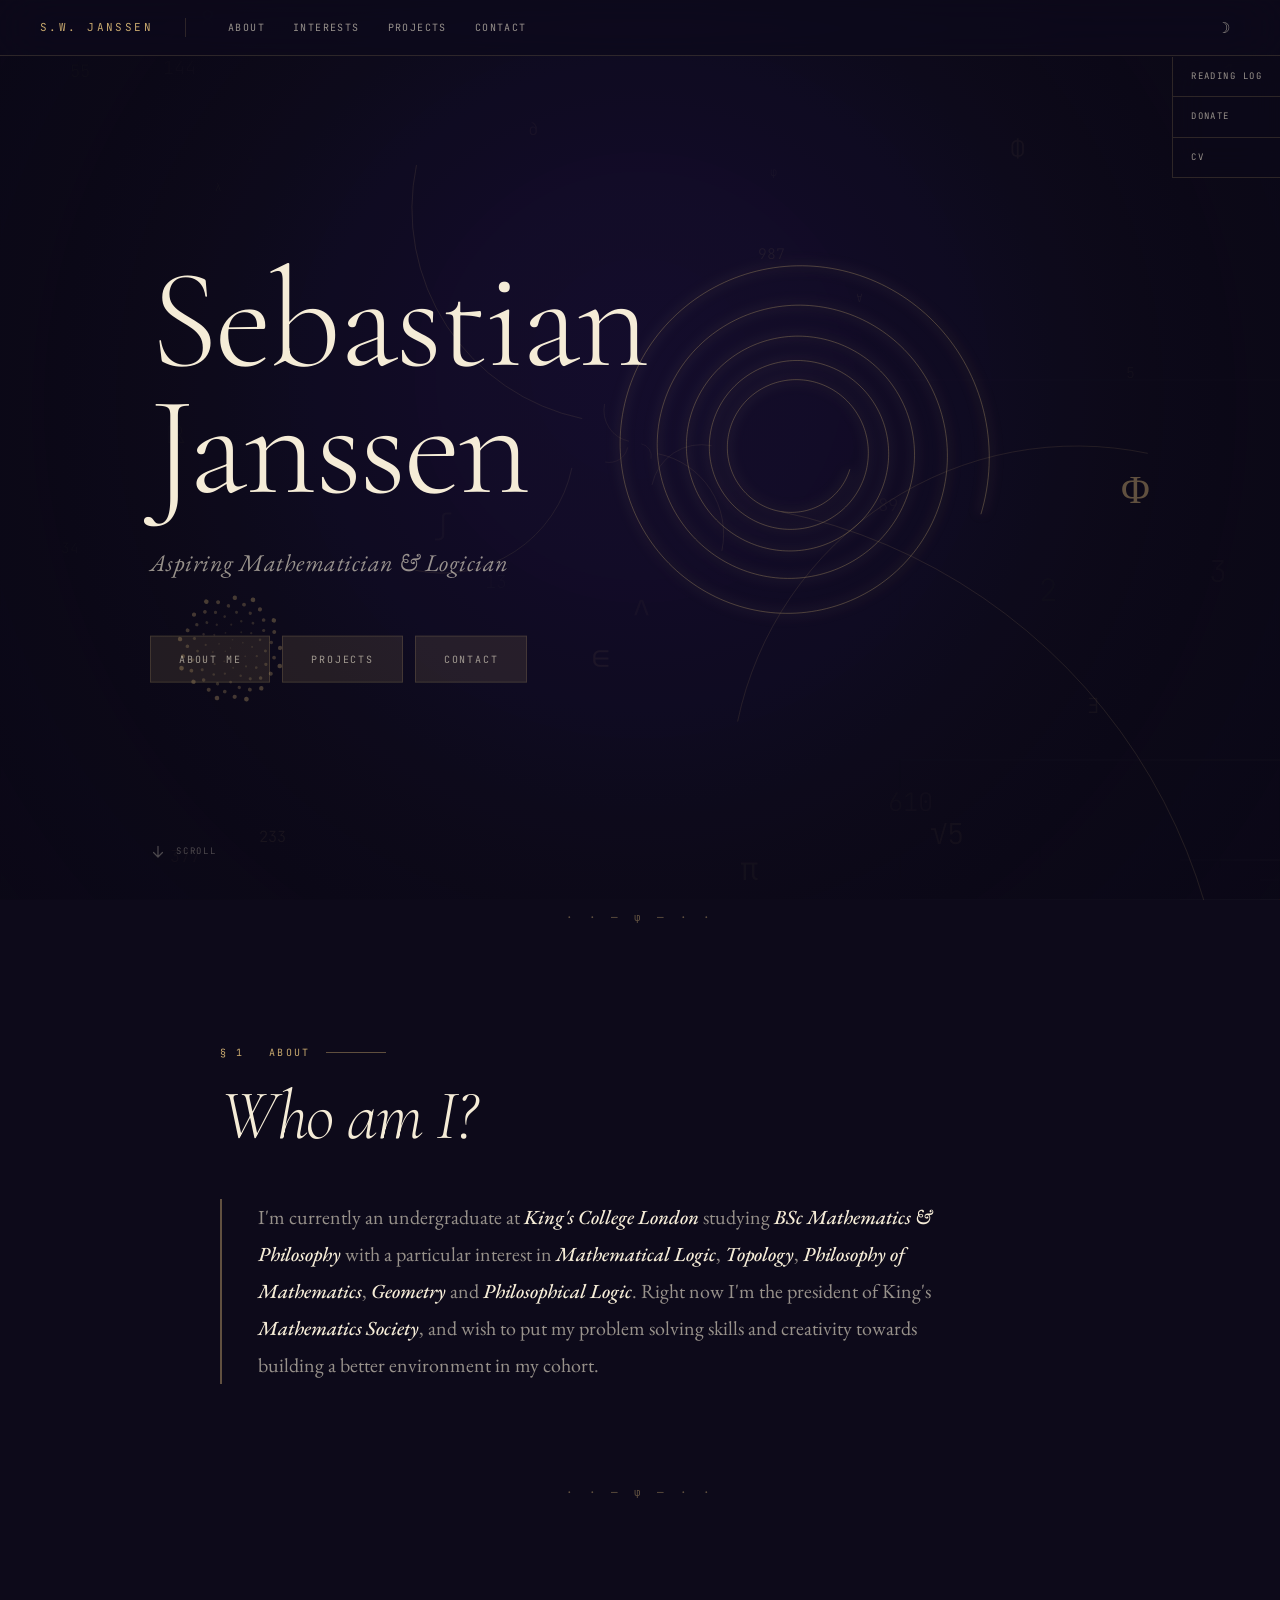
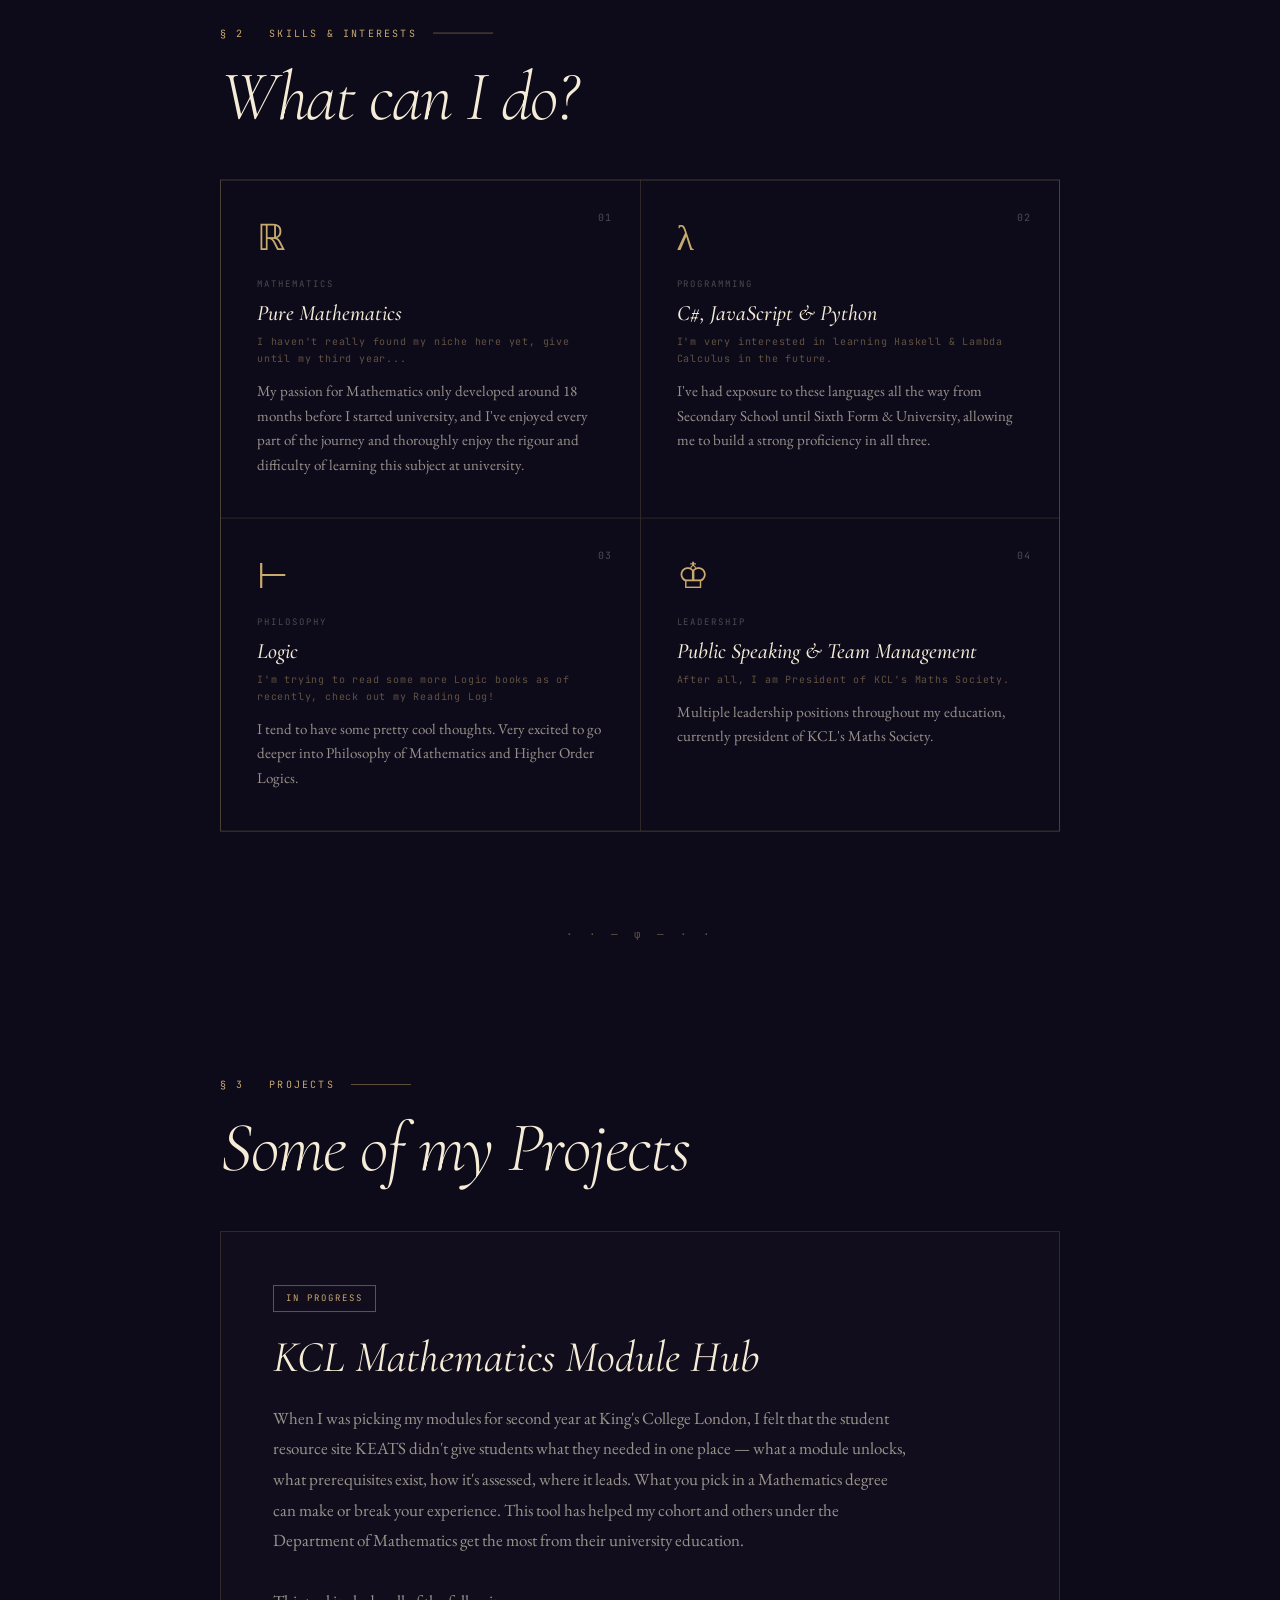
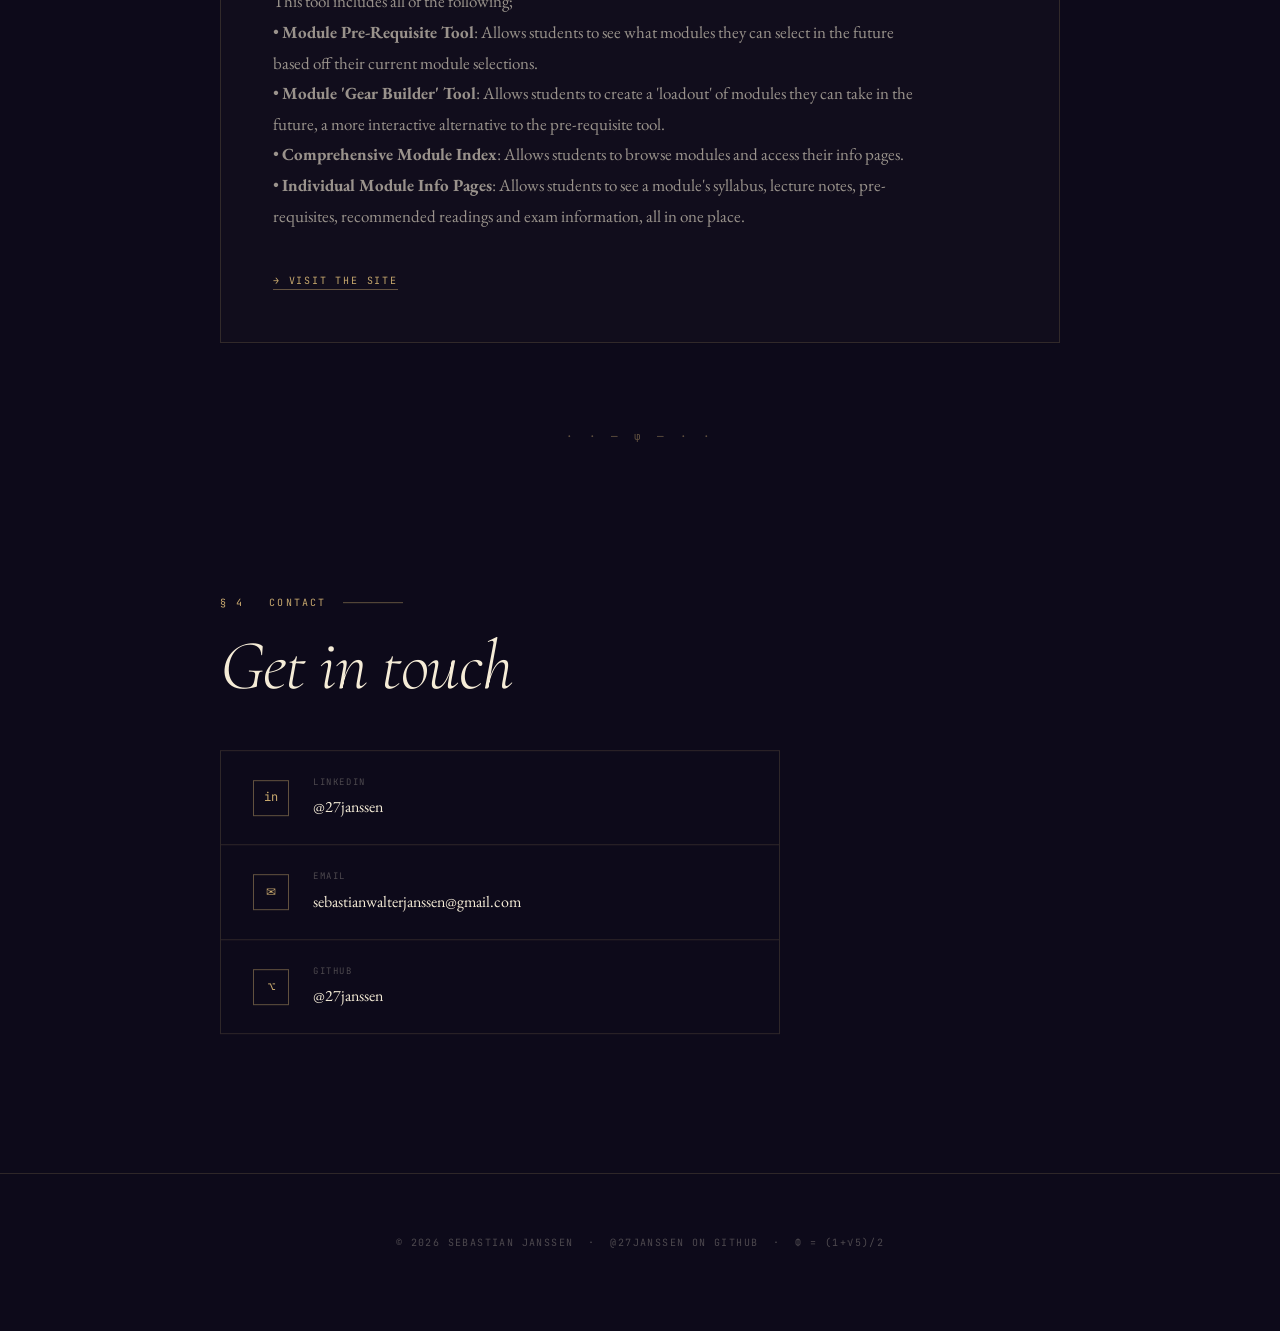
==== commit acad7cbd: "did some shenanigans" ====
--- a/index.html
+++ b/index.html
@@ -32,7 +32,7 @@
 
     <!-- Hero -->
     <section id="hero">
-      <p class="hero-eyebrow">φ = 1.6180339… · Mathematician &amp; Logician</p>
+      <p class="hero-eyebrow"></p>
       <h1 class="hero-name">Sebastian<br>Janssen</h1>
       <p class="hero-subtitle">Aspiring Mathematician &amp; Logician</p>
       <div class="hero-cta">
@@ -53,12 +53,12 @@
     <!-- About -->
     <section id="about">
       <p class="section-eyebrow reveal">§ 1 &nbsp; About</p>
-      <h2 class="section-title reveal">A little<br><em>about me</em></h2>
+      <h2 class="section-title reveal"><em>Who am I?</em></h2>
       <div class="glass-card reveal">
         <p class="about-text">
           I'm currently an undergraduate at <em>King's College London</em> studying 
-          <em>BSc Mathematics &amp; Philosophy</em> with a particular interest in <em>Geometry</em>, 
-          <em>Topology</em>, <em>Philosophy of Mathematics</em> and <em>Logic</em>. Right now I'm the 
+          <em>BSc Mathematics &amp; Philosophy</em> with a particular interest in <em>Mathematical Logic</em>, 
+          <em>Topology</em>, <em>Philosophy of Mathematics</em>, <em>Geometry</em> and <em>Philosophical Logic</em>. Right now I'm the 
           president of King's <em>Mathematics Society</em>, and wish to put my problem solving 
           skills and creativity towards building a better environment in my cohort.
         </p>
@@ -70,34 +70,34 @@
     <!-- Skills & Interests -->
     <section id="skills">
       <p class="section-eyebrow reveal">§ 2 &nbsp; Skills &amp; Interests</p>
-      <h2 class="section-title reveal">What can<br><em>I do?</em></h2>
+      <h2 class="section-title reveal"><em>What can I do?</em></h2>
       <div class="skills-grid">
         <div class="skill-card reveal" data-index="01">
           <span class="skill-icon">ℝ</span>
           <div class="skill-label">Mathematics</div>
           <div class="skill-name">Pure Mathematics</div>
-          <div class="skill-sub">Geometry · Topology · Analysis</div>
-          <div class="skill-desc">I'm currently studying a degree where 'Mathematics' is the first word.</div>
+          <div class="skill-sub">I haven't really found my niche here yet, give until my third year...</div>
+          <div class="skill-desc">My passion for Mathematics only developed around 18 months before I started university, and I've enjoyed every part of the journey and thoroughly enjoy the rigour and difficulty of learning this subject at university.</div>
         </div>
         <div class="skill-card reveal" data-index="02">
           <span class="skill-icon">λ</span>
           <div class="skill-label">Programming</div>
           <div class="skill-name">C#, JavaScript &amp; Python</div>
-          <div class="skill-sub"></div>
-          <div class="skill-desc">I think I need a couple more projects to show that I can do all of these. Trust me I'm not a fraud.</div>
+          <div class="skill-sub">I'm very interested in learning Haskell & Lambda Calculus in the future.</div>
+          <div class="skill-desc">I've had exposure to these languages all the way from Secondary School until Sixth Form & University, allowing me to build a strong proficiency in all three.</div>
         </div>
         <div class="skill-card reveal" data-index="03">
           <span class="skill-icon">⊢</span>
           <div class="skill-label">Philosophy</div>
           <div class="skill-name">Logic</div>
-          <div class="skill-sub"></div>
+          <div class="skill-sub">I'm trying to read some more Logic books as of recently, check out my Reading Log!</div>
           <div class="skill-desc">I tend to have some pretty cool thoughts. Very excited to go deeper into Philosophy of Mathematics and Higher Order Logics.</div>
         </div>
         <div class="skill-card reveal" data-index="04">
           <span class="skill-icon">♔</span>
           <div class="skill-label">Leadership</div>
           <div class="skill-name">Public Speaking &amp; Team Management</div>
-          <div class="skill-sub"></div>
+          <div class="skill-sub">After all, I am President of KCL's Maths Society.</div>
           <div class="skill-desc">Multiple leadership positions throughout my education, currently president of KCL's Maths Society.</div>
         </div>
       </div>
@@ -108,10 +108,10 @@
     <!-- Projects -->
     <section id="projects">
       <p class="section-eyebrow reveal">§ 3 &nbsp; Projects</p>
-      <h2 class="section-title reveal">Some of my<br><em>Projects</em></h2>
+      <h2 class="section-title reveal"><em>Some of my Projects</em></h2>
       <div class="project-card reveal">
         <div class="project-status">In Progress</div>
-        <div class="project-title">KCL Maths Module Hub</div>
+        <div class="project-title">KCL Mathematics Module Hub</div>
         <div class="project-desc">
           When I was picking my modules for second year at King's College London, I felt that 
           the student resource site KEATS didn't give students what they needed in one place — 
@@ -119,6 +119,16 @@
           What you pick in a Mathematics degree can make or break your experience. This tool 
           has helped my cohort and others under the Department of Mathematics get the most from 
           their university education.
+          <br><br>
+          This tool includes all of the following;
+          <br>
+          • <b>Module Pre-Requisite Tool</b>: Allows students to see what modules they can select in the future based off their current module selections.
+          <br>
+          • <b>Module 'Gear Builder' Tool</b>: Allows students to create a 'loadout' of modules they can take in the future, a more interactive alternative to the pre-requisite tool.
+          <br>
+          • <b>Comprehensive Module Index</b>: Allows students to browse modules and access their info pages.
+          <br>
+          • <b>Individual Module Info Pages</b>: Allows students to see a module's syllabus, lecture notes, pre-requisites, recommended readings and exam information, all in one place.
         </div>
         <a class="project-link" href="https://27janssen.github.io/kcl-maths-module-selection-tool/" target="_blank">→ Visit the site</a>
       </div>
@@ -129,7 +139,7 @@
     <!-- Contact -->
     <section id="contact">
       <p class="section-eyebrow reveal">§ 4 &nbsp; Contact</p>
-      <h2 class="section-title reveal">Get<br><em>in touch</em></h2>
+      <h2 class="section-title reveal"><em>Get in touch</em></h2>
       <div class="contact-list reveal">
         <a class="contact-item" href="https://www.linkedin.com/in/27janssen" target="_blank">
           <div class="contact-icon">in</div>
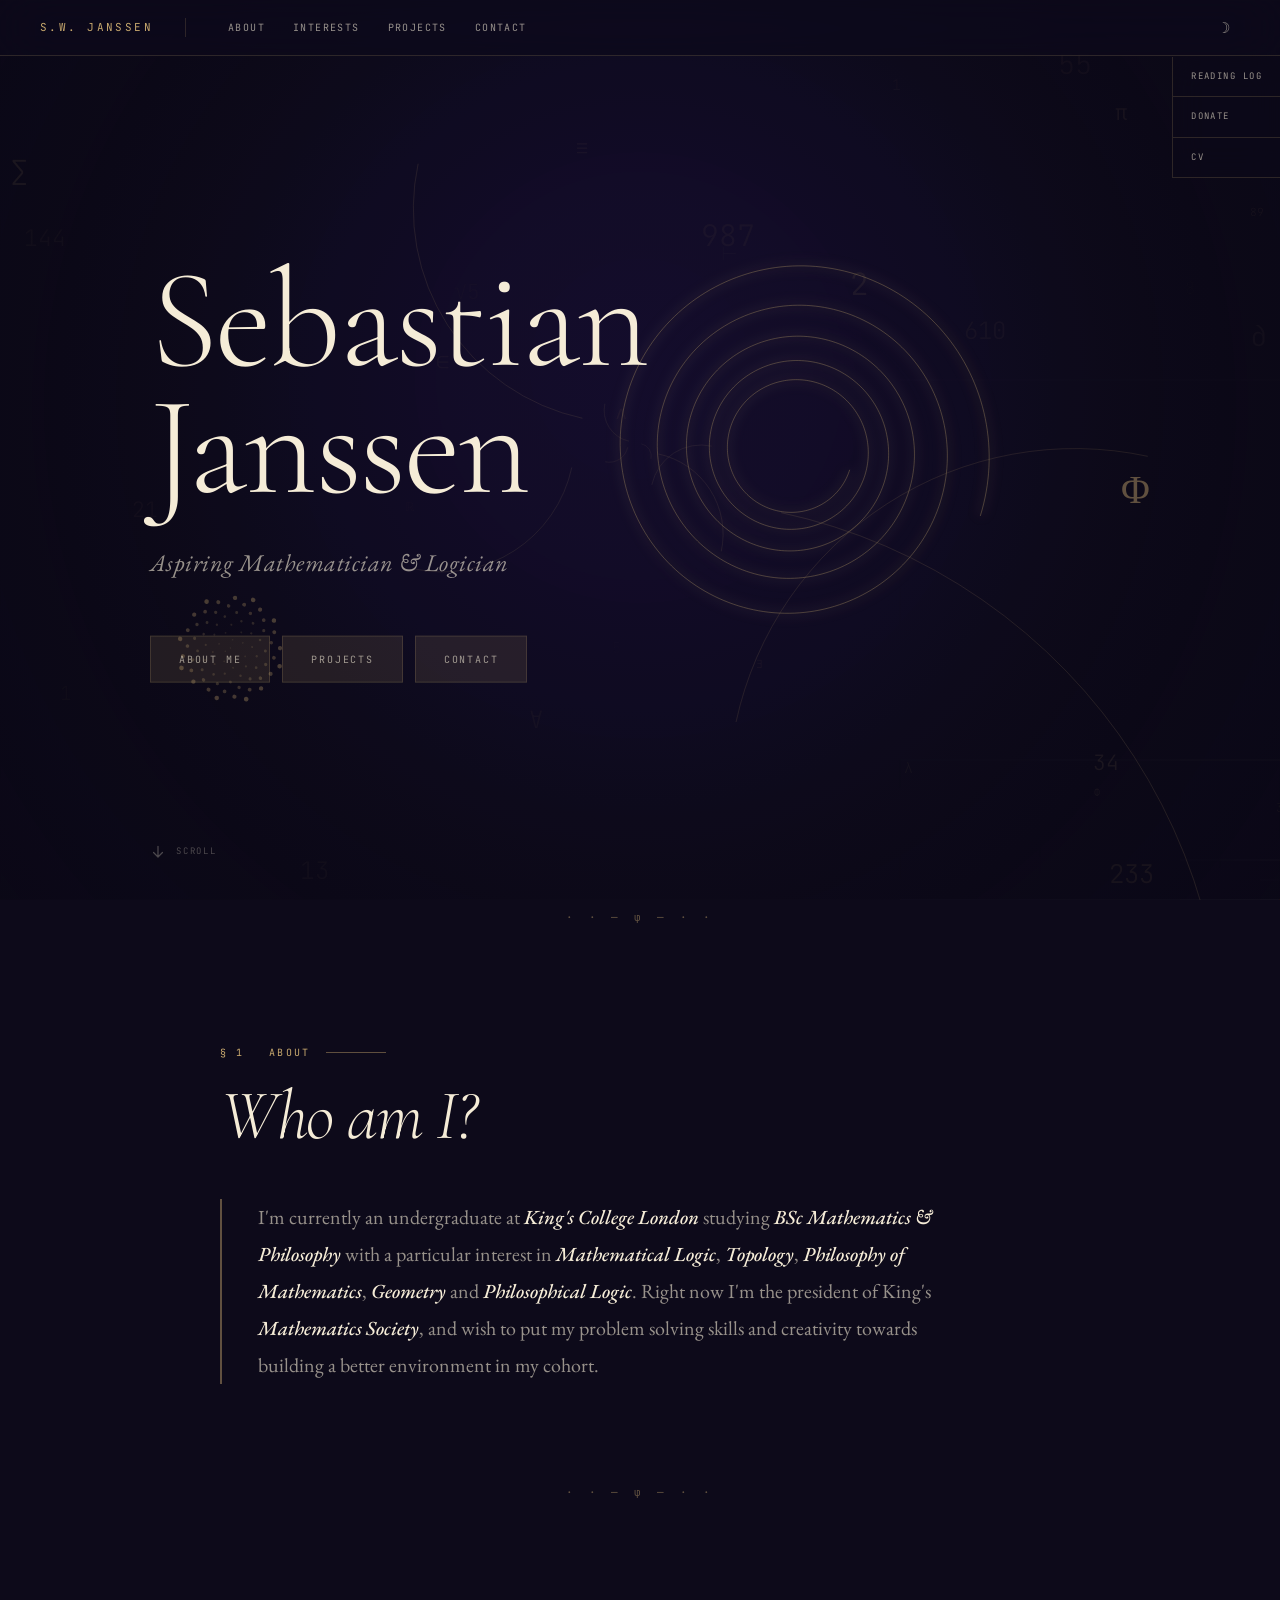
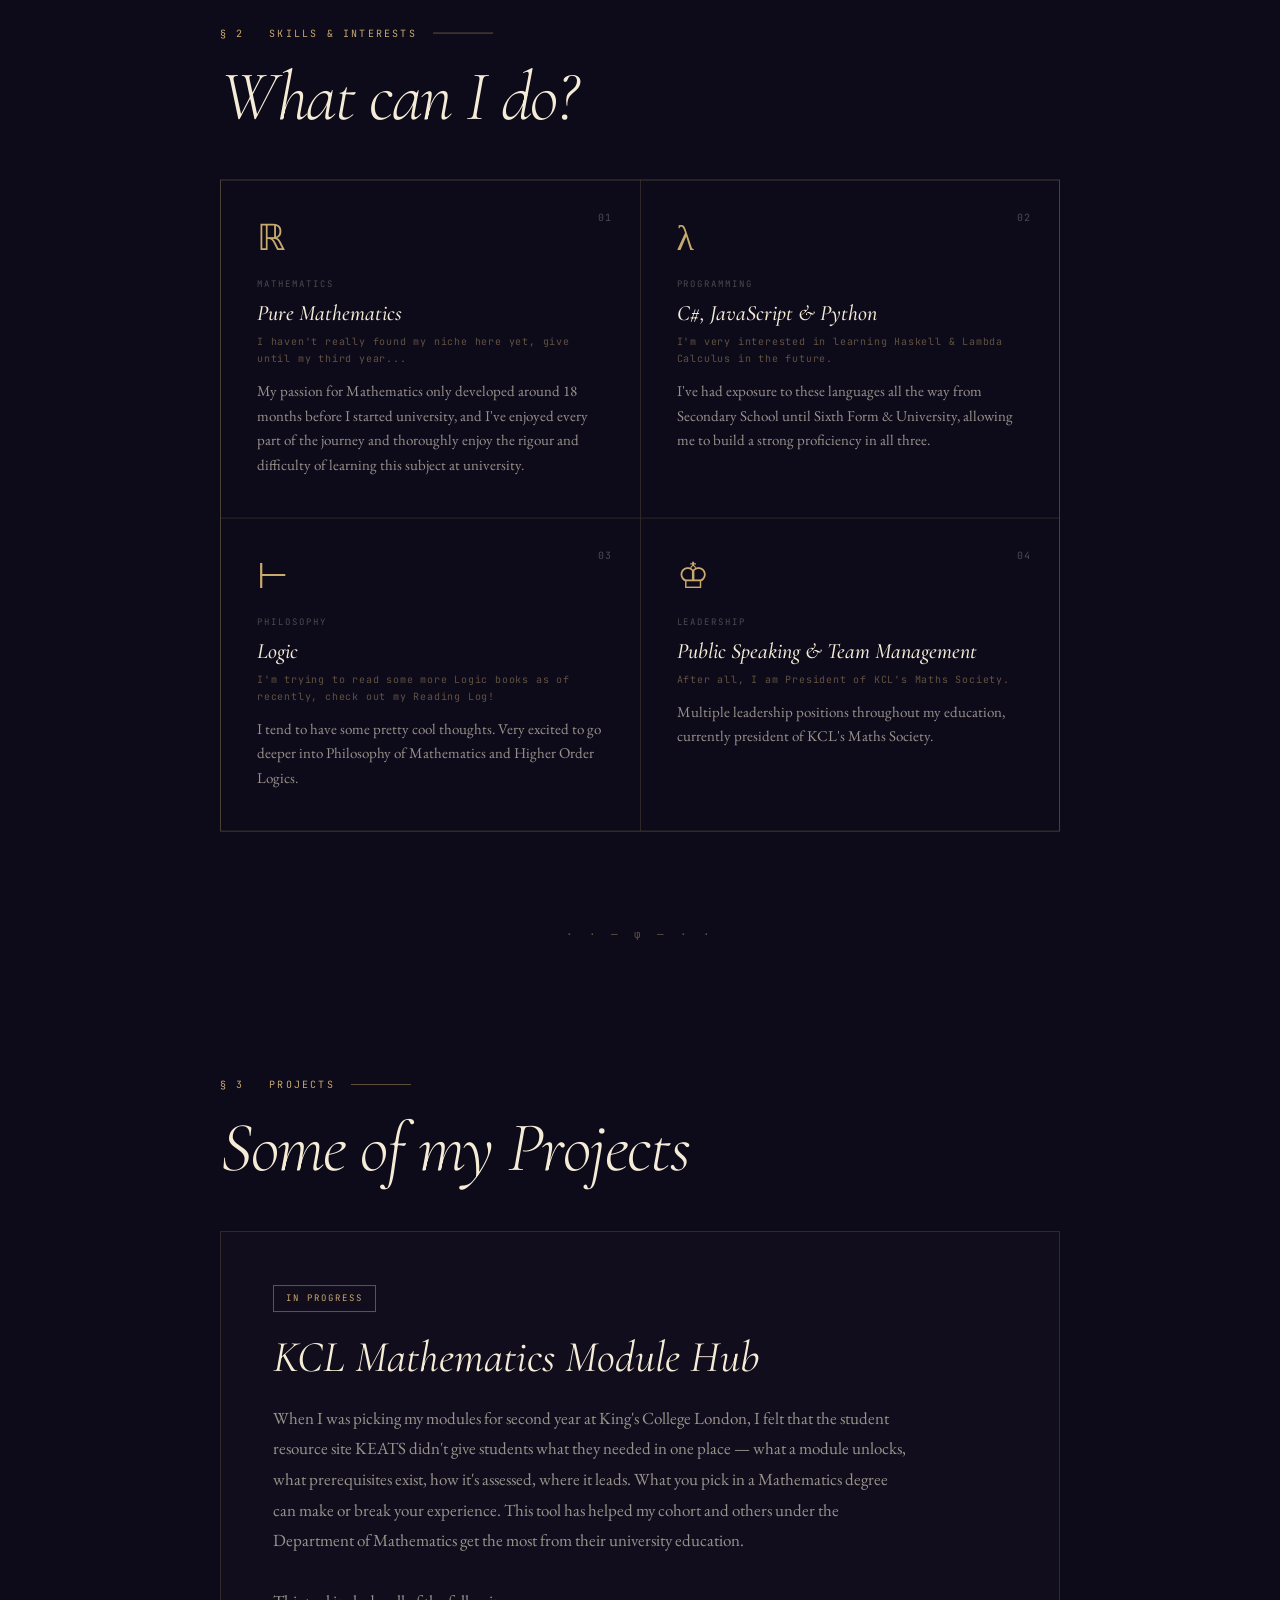
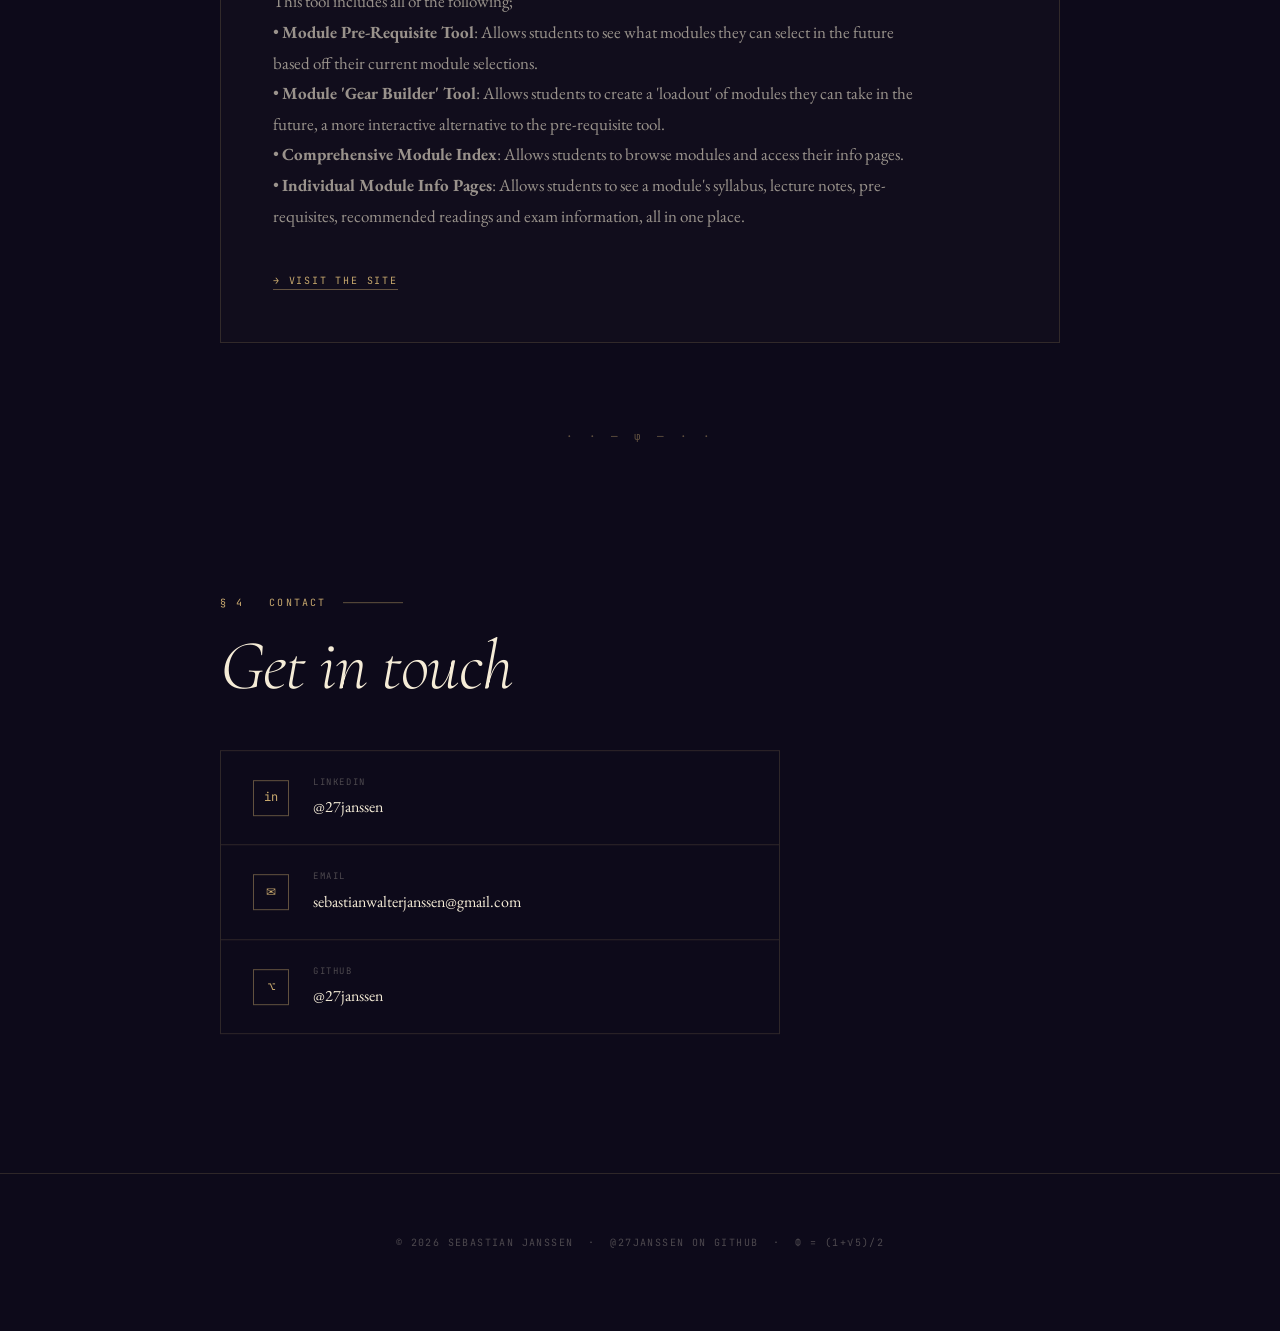
==== commit 2060771a: "updated my cv link" ====
--- a/index.html
+++ b/index.html
@@ -25,7 +25,7 @@
   <div class="ext-nav">
     <a href="https://27janssen.github.io/reads.html" target="_blank">Reading Log</a>
     <a href="https://27janssen.github.io/donate.html" target="_blank">Donate</a>
-    <a href="https://www.dropbox.com/scl/fi/zozpx413qcyzh26jnxc15/SEBASTIAN-JANSSEN-2.pdf?rlkey=ugkd68tko0x00bz0ahje08txz&st=dr6h5i9y&dl=0" target="_blank">CV</a>
+    <a href="https://www.dropbox.com/scl/fi/1g3p25vxl3t7nfoye55yd/SEBASTIAN-JANSSEN-CV.pdf?rlkey=ndmqfltpykwmlj1nn4kgzndtv&st=8agmqul4&dl=0" target="_blank">CV</a>
   </div>
 
   <div class="page-wrap">
